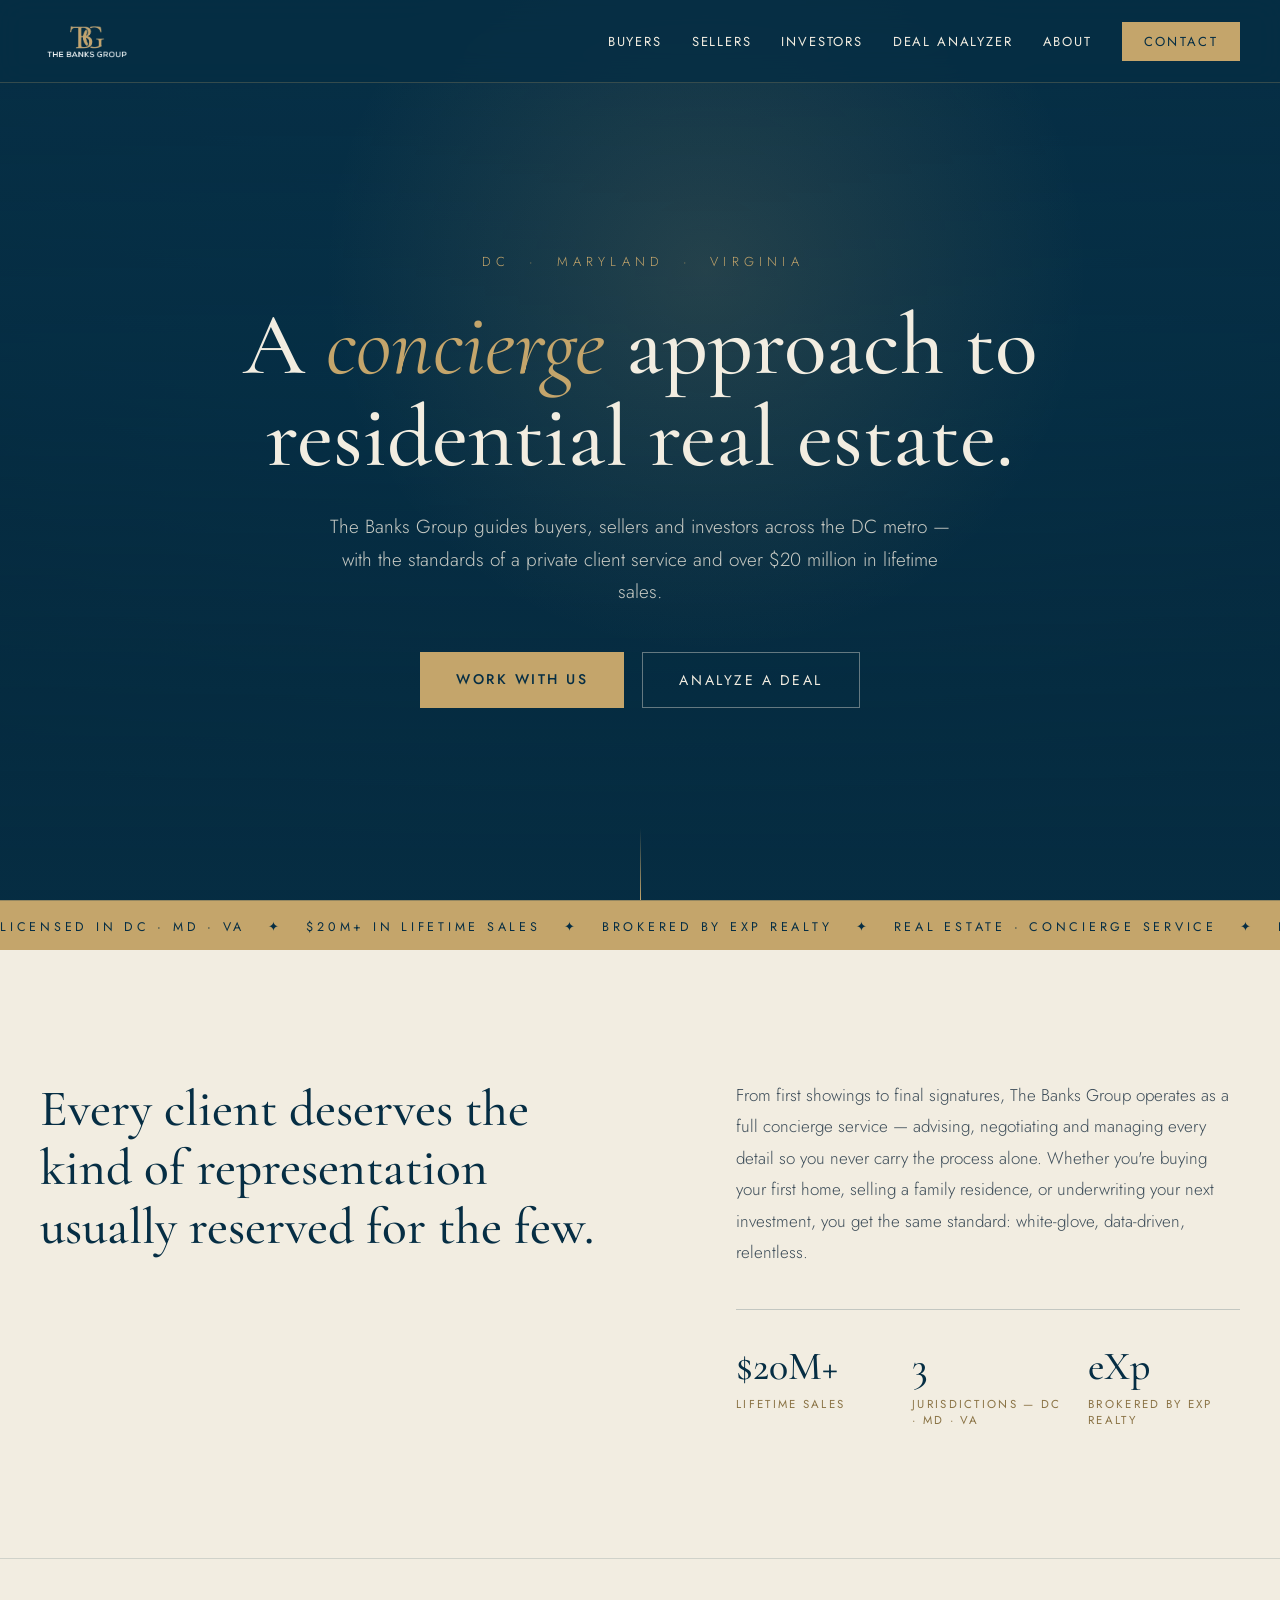
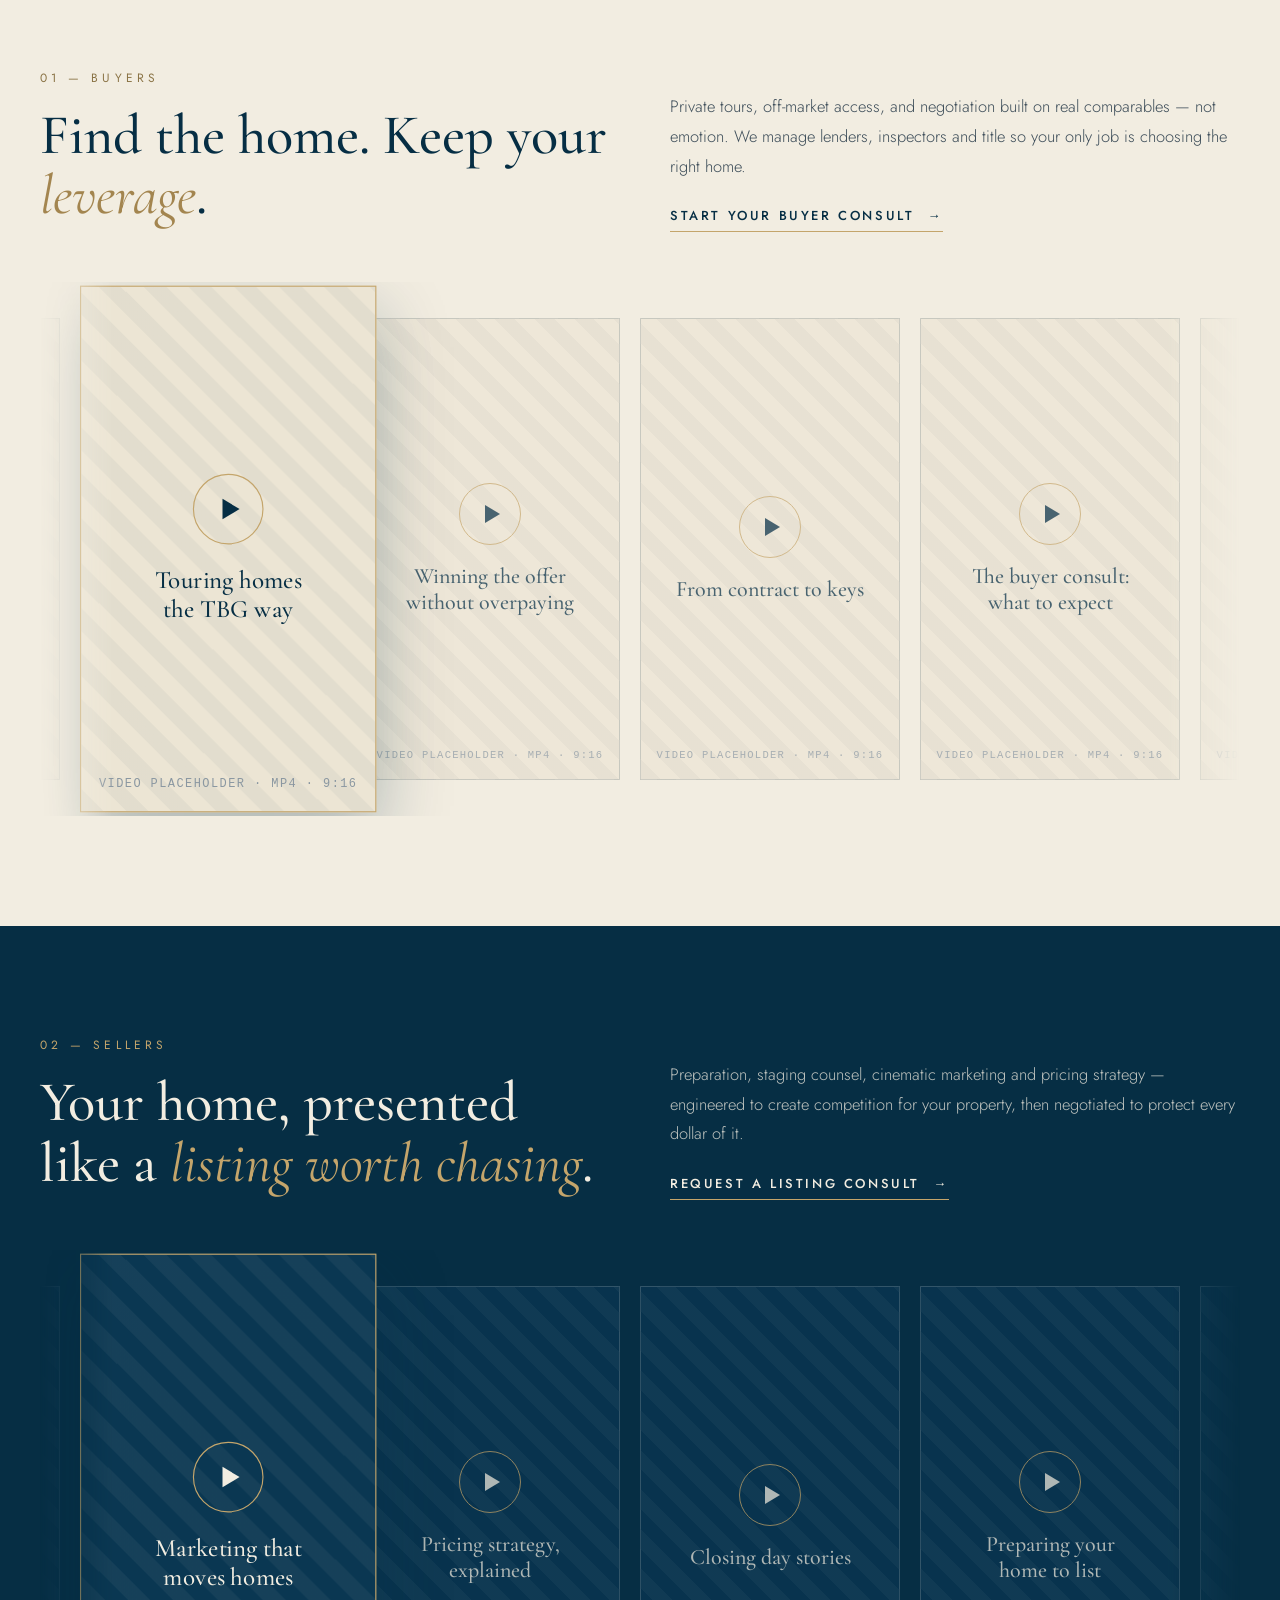
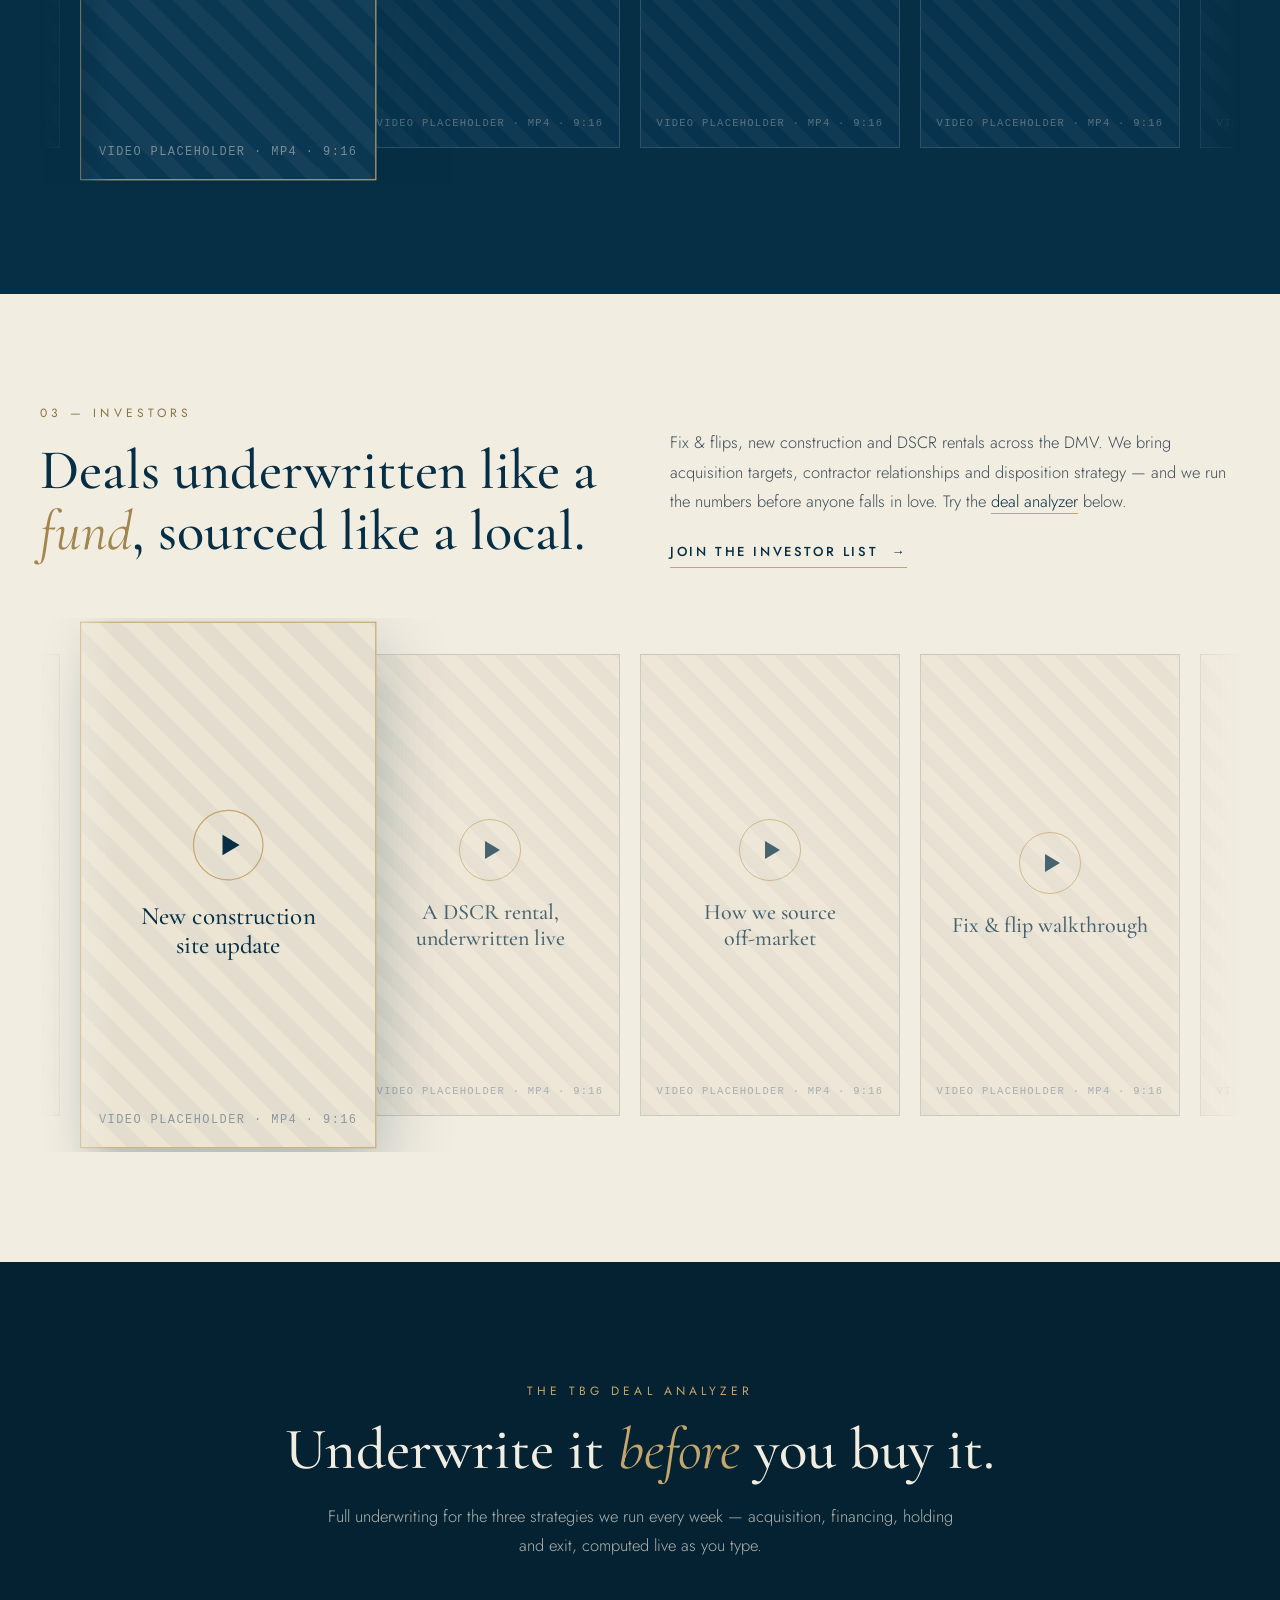
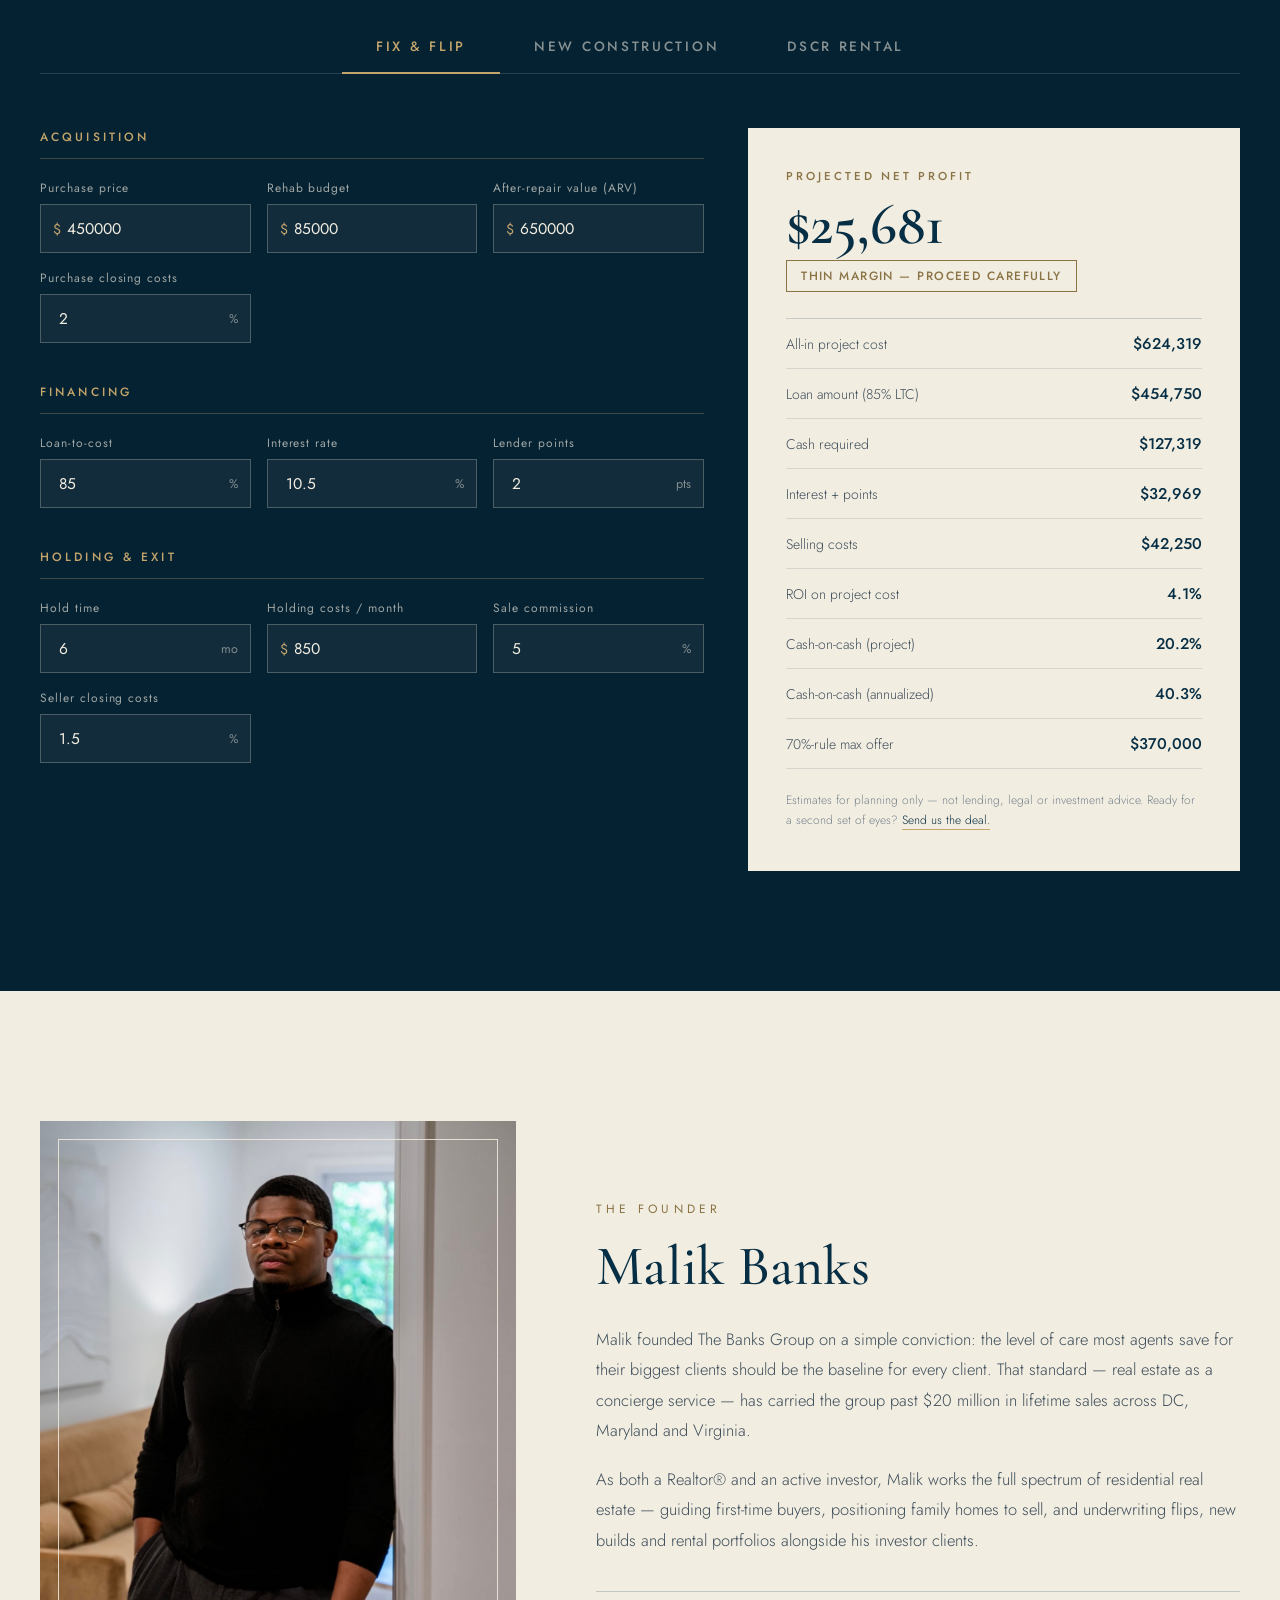
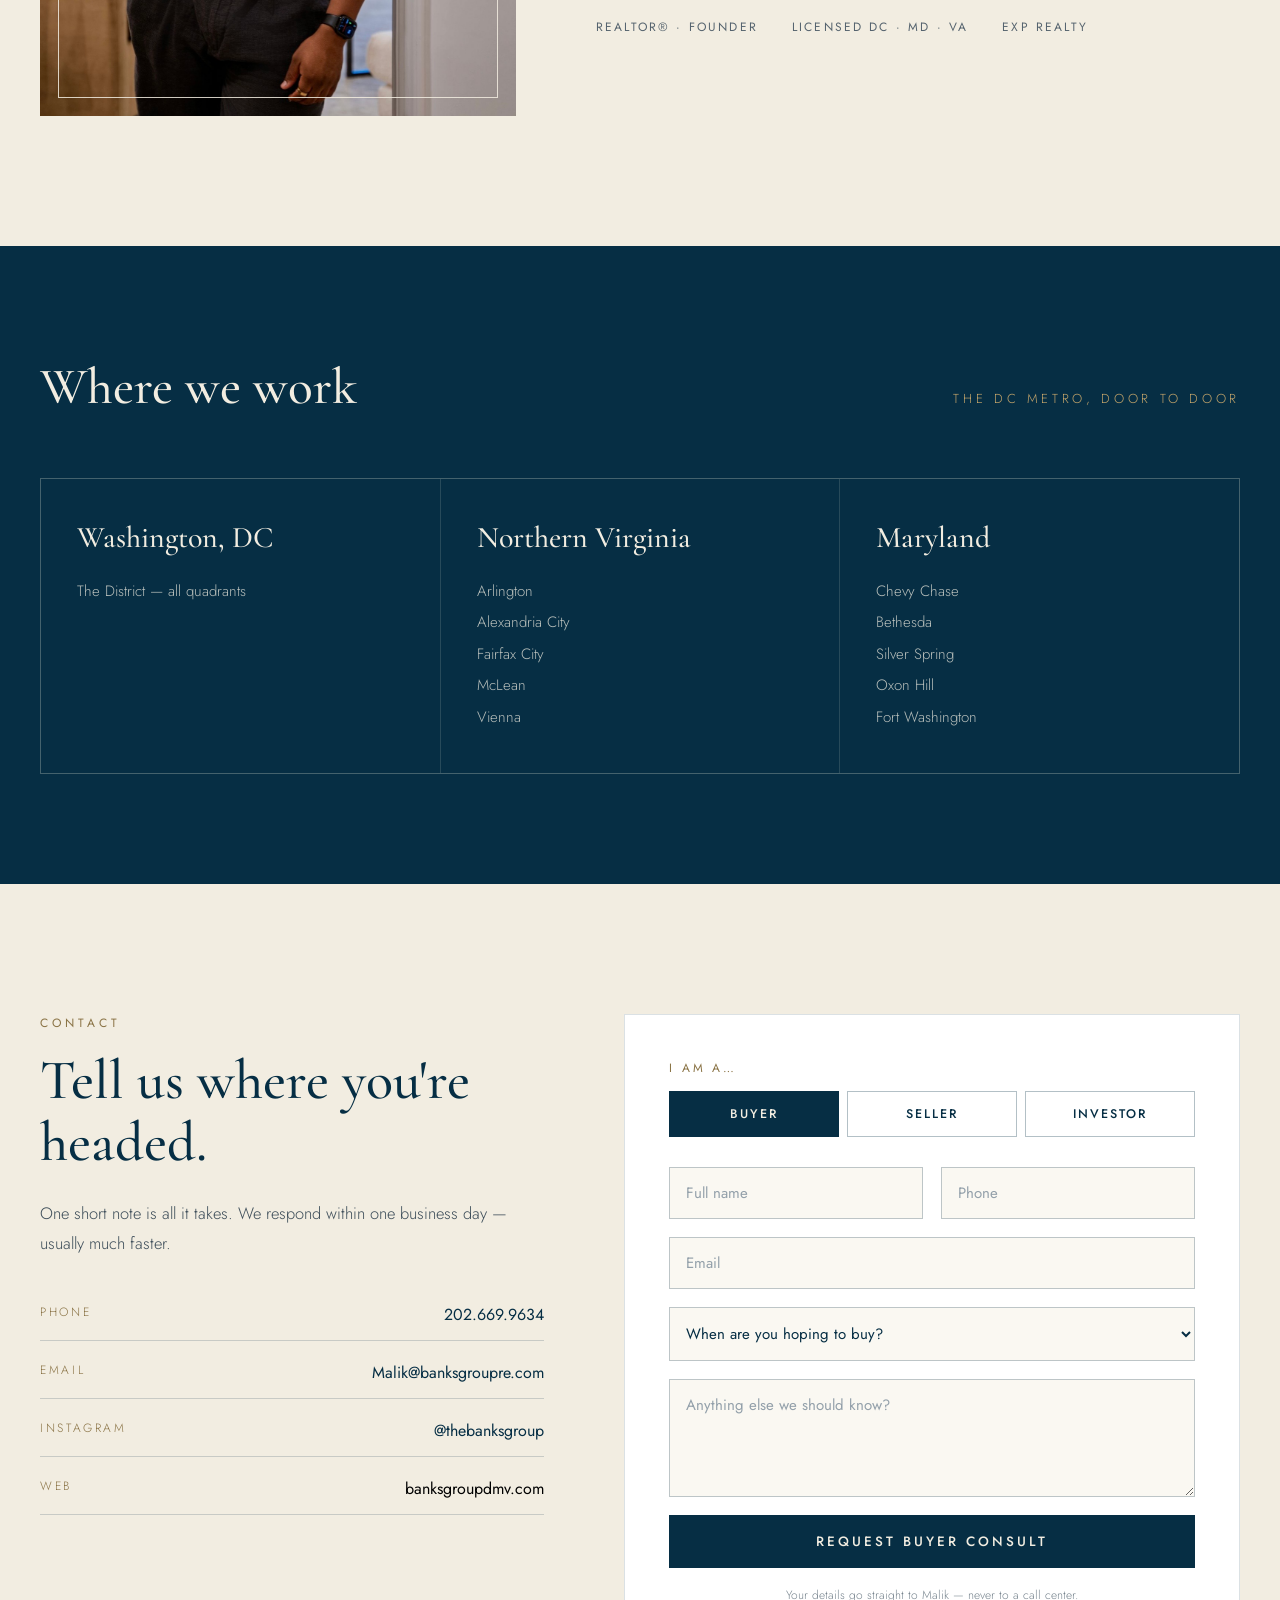
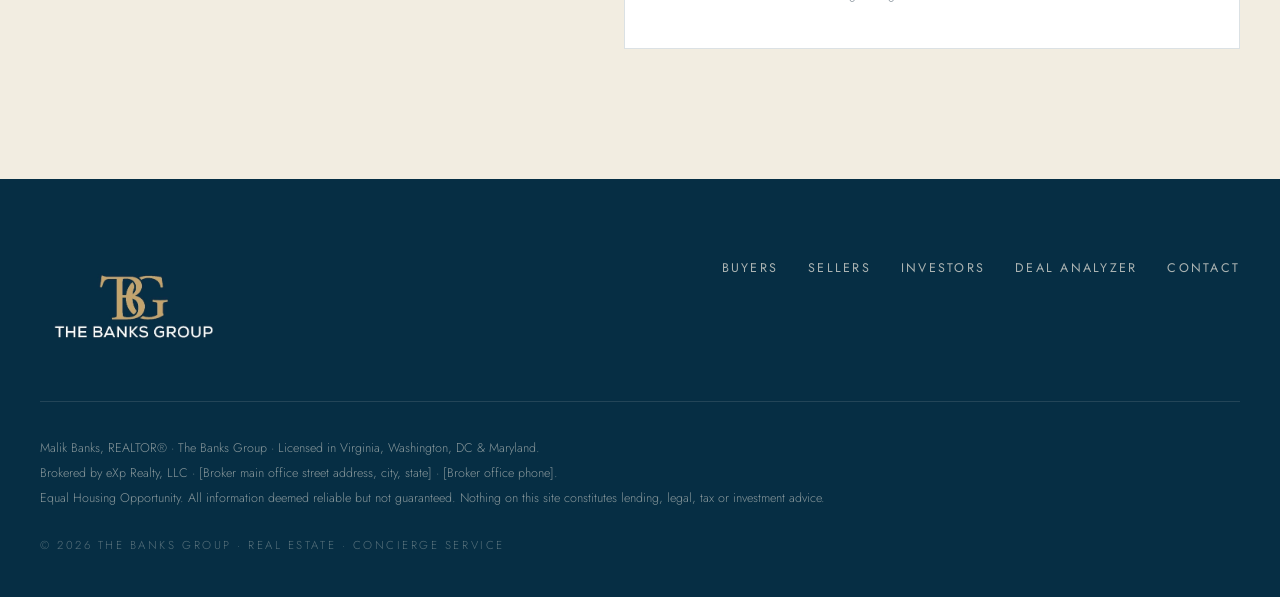
==== index.html @ 919f7b12 "The Banks Group website — home page Clean production rebuild of the home page from the Claude design" ====
<!DOCTYPE html>
<html lang="en">
<head>
<meta charset="utf-8">
<meta name="viewport" content="width=device-width, initial-scale=1">
<title>The Banks Group — Real Estate · Concierge Service</title>
<meta name="description" content="A concierge approach to residential real estate across DC, Maryland and Virginia. The Banks Group guides buyers, sellers and investors with private-client standards and over $20 million in lifetime sales.">
<meta name="robots" content="index, follow">
<link rel="canonical" href="https://banksgroupdmv.com/">
<meta property="og:type" content="website">
<meta property="og:site_name" content="The Banks Group">
<meta property="og:title" content="The Banks Group — Real Estate · Concierge Service">
<meta property="og:description" content="A concierge approach to residential real estate across DC, Maryland and Virginia — private-client standards, over $20M in lifetime sales.">
<meta property="og:url" content="https://banksgroupdmv.com/">
<meta property="og:image" content="https://banksgroupdmv.com/assets/tbg-logo-navy.png">
<meta name="twitter:card" content="summary_large_image">
<link rel="icon" href="assets/tbg-monogram-navy.png">
<link rel="apple-touch-icon" href="assets/tbg-monogram-navy.png">
<script type="application/ld+json">
{
  "@context": "https://schema.org",
  "@type": "RealEstateAgent",
  "name": "The Banks Group",
  "founder": { "@type": "Person", "name": "Malik Banks", "jobTitle": "REALTOR® · Founder" },
  "telephone": "+1-202-669-9634",
  "url": "https://banksgroupdmv.com",
  "logo": "https://banksgroupdmv.com/assets/tbg-logo-navy.png",
  "areaServed": ["Washington, DC", "Maryland", "Virginia"],
  "knowsAbout": ["Residential real estate", "Home selling", "Home buying", "Real estate investing", "New construction", "DSCR rentals"],
  "parentOrganization": { "@type": "Organization", "name": "eXp Realty, LLC" }
}
</script>
<link rel="preconnect" href="https://fonts.googleapis.com">
<link rel="preconnect" href="https://fonts.gstatic.com" crossorigin="anonymous">
<link href="https://fonts.googleapis.com/css2?family=Cormorant+Garamond:ital,wght@0,400;0,500;0,600;1,400;1,500&family=Jost:wght@300;400;500&display=swap" rel="stylesheet">
<style>
  * { box-sizing: border-box; }
  html { scroll-behavior: smooth; }
  body { margin: 0; background: #f2ede1; font-family: 'Jost', sans-serif; -webkit-font-smoothing: antialiased; }
  a { color: #062e44; text-decoration: none; }
  a:hover { color: #c4a56b; }
  input, select, textarea, button { font-family: 'Jost', sans-serif; }
  input:focus, select:focus, textarea:focus { outline: none; border-color: #c4a56b !important; }
  ::placeholder { color: #93a0aa; }
  input[type=number]::-webkit-outer-spin-button, input[type=number]::-webkit-inner-spin-button { -webkit-appearance: none; margin: 0; }
  input[type=number] { -moz-appearance: textfield; }
  @keyframes fadeIn { from { opacity: 0; } to { opacity: 1; } }
  @keyframes fadeUp { from { opacity: 0; transform: translateY(26px); } to { opacity: 1; transform: none; } }
  @keyframes lineGrow { from { width: 0; opacity: 0; } to { width: 80px; opacity: 1; } }
  @keyframes liftUp { to { transform: translateY(-101%); } }
  @keyframes marquee { from { transform: translateX(0); } to { transform: translateX(-50%); } }
  @keyframes heroZoom { from { transform: scale(1); } to { transform: scale(1.14); } }
  @keyframes goldDrift { 0% { transform: translate(-8%, -4%); opacity: .5; } 50% { transform: translate(6%, 5%); opacity: .85; } 100% { transform: translate(-8%, -4%); opacity: .5; } }
  /* scroll reveal */
  .reveal { opacity: 0; transform: translateY(26px); transition: opacity .9s cubic-bezier(.22,1,.36,1), transform .9s cubic-bezier(.22,1,.36,1); }
  .reveal.in { opacity: 1; transform: none; }
  /* hover helpers (ported from style-hover) */
  .h-goldfill:hover { background: #d4b87e !important; color: #062e44 !important; }
  .h-goldout:hover { border-color: #c4a56b !important; color: #c4a56b !important; }
  .h-navyfill:hover { background: #0a3a55 !important; }
  .h-gold:hover { color: #c4a56b !important; }
  .h-golddim:hover { color: #a3854f !important; }
  @media (max-width: 940px) {
    .rsp-hide { display: none !important; }
    .rsp-2col { grid-template-columns: 1fr !important; gap: 44px !important; }
    .rsp-wrap { flex-wrap: wrap !important; }
  }
  @media (max-width: 640px) {
    .rsp-form2 { grid-template-columns: 1fr !important; }
  }
</style>
</head>
<body>

<!-- INTRO / MONOGRAM REVEAL -->
<div id="intro" style="position: fixed; inset: 0; z-index: 200; background: #062e44; display: flex; flex-direction: column; align-items: center; justify-content: center; gap: 28px; animation: liftUp 1s cubic-bezier(.76,0,.24,1) 3.2s forwards;">
  <img src="assets/tbg-logo-navy.png" alt="The Banks Group" style="width: min(340px, 60vw); animation: fadeUp 1.4s cubic-bezier(.22,1,.36,1) .25s both;">
  <div style="height: 1px; background: #c4a56b; animation: lineGrow 1s ease 1.35s both;"></div>
  <div style="font-family: 'Jost', sans-serif; font-weight: 300; font-size: 13px; letter-spacing: .42em; color: #f2ede1; text-indent: .42em; animation: fadeIn 1s ease 1.7s both;">REAL ESTATE&nbsp;&nbsp;·&nbsp;&nbsp;CONCIERGE SERVICE</div>
</div>

<!-- HEADER -->
<header style="position: fixed; top: 0; left: 0; right: 0; z-index: 100; display: flex; align-items: center; justify-content: space-between; padding: 18px clamp(20px, 5vw, 40px); background: rgba(6,46,68,.82); backdrop-filter: blur(14px); border-bottom: 1px solid rgba(196,165,107,.25);">
  <a href="#top" style="display: flex; align-items: center;">
    <img src="assets/tbg-logo-transparent.png" alt="The Banks Group" style="height: 46px; display: block;">
  </a>
  <nav style="display: flex; align-items: center; gap: 30px; font-family: 'Jost', sans-serif; font-weight: 400; font-size: 13px; letter-spacing: .14em; white-space: nowrap;">
    <a href="buyers.html" class="rsp-hide h-gold" style="color: #f2ede1;">BUYERS</a>
    <a href="sellers.html" class="rsp-hide h-gold" style="color: #f2ede1;">SELLERS</a>
    <a href="investors.html" class="rsp-hide h-gold" style="color: #f2ede1;">INVESTORS</a>
    <a href="#analyzer" class="rsp-hide h-gold" style="color: #f2ede1;">DEAL ANALYZER</a>
    <a href="#about" class="rsp-hide h-gold" style="color: #f2ede1;">ABOUT</a>
    <a href="#contact" class="h-goldfill" style="color: #062e44; background: #c4a56b; padding: 10px 22px; letter-spacing: .18em;">CONTACT</a>
  </nav>
</header>

<!-- HERO -->
<section id="top" style="min-height: 100vh; background: #062e44; display: grid; place-items: center; text-align: center; padding: 140px 24px 80px; box-sizing: border-box; position: relative; overflow: hidden;">
  <div style="position: absolute; inset: 0; overflow: hidden;">
    <div style="position: absolute; inset: 0; animation: heroZoom 28s ease-out forwards; background: radial-gradient(120% 90% at 50% 0%, #0a3752 0%, #062e44 55%, #041d2b 100%);"></div>
    <div style="position: absolute; inset: 0; background: linear-gradient(to bottom, rgba(6,46,68,.86) 0%, rgba(6,46,68,.68) 48%, rgba(6,46,68,.94) 100%); pointer-events: none;"></div>
    <div style="position: absolute; top: -20%; left: 20%; width: 900px; height: 900px; background: radial-gradient(circle, rgba(196,165,107,.16) 0%, rgba(196,165,107,0) 60%); animation: goldDrift 14s ease-in-out infinite; pointer-events: none;"></div>
  </div>
  <div style="max-width: 980px; display: flex; flex-direction: column; align-items: center; position: relative; z-index: 1; pointer-events: none;">
    <div style="font-family: 'Jost', sans-serif; font-weight: 300; font-size: 13px; letter-spacing: .4em; text-indent: .4em; color: #c4a56b; animation: fadeUp .9s ease .1s both;">DC&nbsp;&nbsp;·&nbsp;&nbsp;MARYLAND&nbsp;&nbsp;·&nbsp;&nbsp;VIRGINIA</div>
    <h1 style="font-family: 'Cormorant Garamond', serif; font-weight: 500; font-size: clamp(48px, 7vw, 88px); line-height: 1.05; color: #f2ede1; margin: 28px 0 0; animation: fadeUp .9s ease .25s both; text-wrap: balance;">A <em style="color: #c4a56b; font-weight: 400;">concierge</em> approach to residential real estate.</h1>
    <p style="font-family: 'Jost', sans-serif; font-weight: 300; font-size: 19px; line-height: 1.7; color: rgba(242,237,225,.82); max-width: 620px; margin: 28px 0 0; animation: fadeUp .9s ease .4s both;">The Banks Group guides buyers, sellers and investors across the DC metro — with the standards of a private client service and over $20 million in lifetime sales.</p>
    <div style="display: flex; flex-wrap: wrap; justify-content: center; gap: 18px; margin-top: 44px; animation: fadeUp .9s ease .55s both; pointer-events: auto;">
      <a href="#contact" class="h-goldfill" style="background: #c4a56b; color: #062e44; font-family: 'Jost', sans-serif; font-weight: 500; font-size: 14px; letter-spacing: .18em; padding: 17px 36px;">WORK WITH US</a>
      <a href="#analyzer" class="h-goldout" style="border: 1px solid rgba(242,237,225,.4); color: #f2ede1; font-family: 'Jost', sans-serif; font-weight: 400; font-size: 14px; letter-spacing: .18em; padding: 17px 36px;">ANALYZE A DEAL</a>
    </div>
  </div>
  <div style="position: absolute; bottom: 0; left: 50%; width: 1px; height: 72px; background: linear-gradient(to bottom, rgba(196,165,107,0), #c4a56b);"></div>
</section>

<!-- MARQUEE -->
<div style="background: #c4a56b; overflow: hidden; padding: 13px 0; border-top: 1px solid rgba(6,46,68,.25);">
  <div style="display: inline-flex; white-space: nowrap; animation: marquee 30s linear infinite;">
    <span style="font-family: 'Jost', sans-serif; font-weight: 400; font-size: 12.5px; letter-spacing: .3em; color: #062e44; padding-right: 60px;">LICENSED IN DC · MD · VA&nbsp;&nbsp;&nbsp;✦&nbsp;&nbsp;&nbsp;$20M+ IN LIFETIME SALES&nbsp;&nbsp;&nbsp;✦&nbsp;&nbsp;&nbsp;BROKERED BY EXP REALTY&nbsp;&nbsp;&nbsp;✦&nbsp;&nbsp;&nbsp;REAL ESTATE · CONCIERGE SERVICE&nbsp;&nbsp;&nbsp;✦&nbsp;&nbsp;&nbsp;LICENSED IN DC · MD · VA&nbsp;&nbsp;&nbsp;✦&nbsp;&nbsp;&nbsp;$20M+ IN LIFETIME SALES&nbsp;&nbsp;&nbsp;✦&nbsp;&nbsp;&nbsp;BROKERED BY EXP REALTY&nbsp;&nbsp;&nbsp;✦&nbsp;&nbsp;&nbsp;REAL ESTATE · CONCIERGE SERVICE&nbsp;&nbsp;&nbsp;✦&nbsp;&nbsp;&nbsp;</span>
    <span aria-hidden="true" style="font-family: 'Jost', sans-serif; font-weight: 400; font-size: 12.5px; letter-spacing: .3em; color: #062e44; padding-right: 60px;">LICENSED IN DC · MD · VA&nbsp;&nbsp;&nbsp;✦&nbsp;&nbsp;&nbsp;$20M+ IN LIFETIME SALES&nbsp;&nbsp;&nbsp;✦&nbsp;&nbsp;&nbsp;BROKERED BY EXP REALTY&nbsp;&nbsp;&nbsp;✦&nbsp;&nbsp;&nbsp;REAL ESTATE · CONCIERGE SERVICE&nbsp;&nbsp;&nbsp;✦&nbsp;&nbsp;&nbsp;LICENSED IN DC · MD · VA&nbsp;&nbsp;&nbsp;✦&nbsp;&nbsp;&nbsp;$20M+ IN LIFETIME SALES&nbsp;&nbsp;&nbsp;✦&nbsp;&nbsp;&nbsp;BROKERED BY EXP REALTY&nbsp;&nbsp;&nbsp;✦&nbsp;&nbsp;&nbsp;REAL ESTATE · CONCIERGE SERVICE&nbsp;&nbsp;&nbsp;✦&nbsp;&nbsp;&nbsp;</span>
  </div>
</div>

<!-- INTRO COPY -->
<section style="background: #f2ede1; padding: 130px clamp(20px, 5vw, 40px);">
  <div class="rsp-2col reveal" style="max-width: 1200px; margin: 0 auto; display: grid; grid-template-columns: 1.1fr .9fr; gap: 80px; align-items: start;">
    <h2 style="font-family: 'Cormorant Garamond', serif; font-weight: 500; font-size: clamp(36px, 4vw, 54px); line-height: 1.15; color: #062e44; margin: 0; text-wrap: balance;">Every client deserves the kind of representation usually reserved for the few.</h2>
    <div>
      <p style="font-family: 'Jost', sans-serif; font-weight: 300; font-size: 17px; line-height: 1.85; color: #3d4d59; margin: 0 0 40px;">From first showings to final signatures, The Banks Group operates as a full concierge service — advising, negotiating and managing every detail so you never carry the process alone. Whether you're buying your first home, selling a family residence, or underwriting your next investment, you get the same standard: white-glove, data-driven, relentless.</p>
      <div style="display: grid; grid-template-columns: repeat(auto-fit, minmax(150px, 1fr)); gap: 24px; border-top: 1px solid rgba(6,46,68,.2); padding-top: 32px;">
        <div><div style="font-family: 'Cormorant Garamond', serif; font-weight: 500; font-size: 40px; color: #062e44;">$20M+</div><div style="font-family: 'Jost', sans-serif; font-weight: 400; font-size: 11.5px; letter-spacing: .2em; color: #8a7345; margin-top: 6px;">LIFETIME SALES</div></div>
        <div><div style="font-family: 'Cormorant Garamond', serif; font-weight: 500; font-size: 40px; color: #062e44;">3</div><div style="font-family: 'Jost', sans-serif; font-weight: 400; font-size: 11.5px; letter-spacing: .2em; color: #8a7345; margin-top: 6px;">JURISDICTIONS — DC · MD · VA</div></div>
        <div><div style="font-family: 'Cormorant Garamond', serif; font-weight: 500; font-size: 40px; color: #062e44;">eXp</div><div style="font-family: 'Jost', sans-serif; font-weight: 400; font-size: 11.5px; letter-spacing: .2em; color: #8a7345; margin-top: 6px;">BROKERED BY EXP REALTY</div></div>
      </div>
    </div>
  </div>
</section>

<!-- BUYERS -->
<section id="buyers" style="background: #f2ede1; padding: 110px clamp(20px, 5vw, 40px); border-top: 1px solid rgba(6,46,68,.14);">
  <div style="max-width: 1200px; margin: 0 auto;">
    <div class="rsp-2col reveal" style="display: grid; grid-template-columns: 1fr 1fr; gap: 60px; align-items: end; margin-bottom: 56px;">
      <div>
        <div style="font-family: 'Jost', sans-serif; font-weight: 400; font-size: 12px; letter-spacing: .34em; color: #8a7345;">01 — BUYERS</div>
        <h2 style="font-family: 'Cormorant Garamond', serif; font-weight: 500; font-size: clamp(38px, 4.4vw, 58px); line-height: 1.08; color: #062e44; margin: 18px 0 0;">Find the home. Keep your <em style="color: #a3854f; font-weight: 400;">leverage</em>.</h2>
      </div>
      <div>
        <p style="font-family: 'Jost', sans-serif; font-weight: 300; font-size: 16.5px; line-height: 1.8; color: #3d4d59; margin: 0 0 22px;">Private tours, off-market access, and negotiation built on real comparables — not emotion. We manage lenders, inspectors and title so your only job is choosing the right home.</p>
        <a href="buyers.html" class="h-golddim" style="font-family: 'Jost', sans-serif; font-weight: 500; font-size: 13px; letter-spacing: .2em; color: #062e44; border-bottom: 1px solid #c4a56b; padding-bottom: 6px;">START YOUR BUYER CONSULT&nbsp;&nbsp;→</a>
      </div>
    </div>
    <div class="carousel" style="position: relative; overflow: hidden; padding: 36px 0; -webkit-mask-image: linear-gradient(90deg, transparent, #000 6%, #000 94%, transparent); mask-image: linear-gradient(90deg, transparent, #000 6%, #000 94%, transparent);">
      <div class="track" id="track-buyers" style="display: flex; gap: 20px; width: max-content; will-change: transform;"></div>
    </div>
  </div>
</section>

<!-- SELLERS -->
<section id="sellers" style="background: #062e44; padding: 110px clamp(20px, 5vw, 40px);">
  <div style="max-width: 1200px; margin: 0 auto;">
    <div class="rsp-2col reveal" style="display: grid; grid-template-columns: 1fr 1fr; gap: 60px; align-items: end; margin-bottom: 56px;">
      <div>
        <div style="font-family: 'Jost', sans-serif; font-weight: 400; font-size: 12px; letter-spacing: .34em; color: #c4a56b;">02 — SELLERS</div>
        <h2 style="font-family: 'Cormorant Garamond', serif; font-weight: 500; font-size: clamp(38px, 4.4vw, 58px); line-height: 1.08; color: #f2ede1; margin: 18px 0 0;">Your home, presented like a <em style="color: #c4a56b; font-weight: 400;">listing worth chasing</em>.</h2>
      </div>
      <div>
        <p style="font-family: 'Jost', sans-serif; font-weight: 300; font-size: 16.5px; line-height: 1.8; color: rgba(242,237,225,.78); margin: 0 0 22px;">Preparation, staging counsel, cinematic marketing and pricing strategy — engineered to create competition for your property, then negotiated to protect every dollar of it.</p>
        <a href="sellers.html" class="h-gold" style="font-family: 'Jost', sans-serif; font-weight: 500; font-size: 13px; letter-spacing: .2em; color: #f2ede1; border-bottom: 1px solid #c4a56b; padding-bottom: 6px;">REQUEST A LISTING CONSULT&nbsp;&nbsp;→</a>
      </div>
    </div>
    <div class="carousel" style="position: relative; overflow: hidden; padding: 36px 0; -webkit-mask-image: linear-gradient(90deg, transparent, #000 6%, #000 94%, transparent); mask-image: linear-gradient(90deg, transparent, #000 6%, #000 94%, transparent);">
      <div class="track" id="track-sellers" style="display: flex; gap: 20px; width: max-content; will-change: transform;"></div>
    </div>
  </div>
</section>

<!-- INVESTORS -->
<section id="investors" style="background: #f2ede1; padding: 110px clamp(20px, 5vw, 40px);">
  <div style="max-width: 1200px; margin: 0 auto;">
    <div class="rsp-2col reveal" style="display: grid; grid-template-columns: 1fr 1fr; gap: 60px; align-items: end; margin-bottom: 56px;">
      <div>
        <div style="font-family: 'Jost', sans-serif; font-weight: 400; font-size: 12px; letter-spacing: .34em; color: #8a7345;">03 — INVESTORS</div>
        <h2 style="font-family: 'Cormorant Garamond', serif; font-weight: 500; font-size: clamp(38px, 4.4vw, 58px); line-height: 1.08; color: #062e44; margin: 18px 0 0;">Deals underwritten like a <em style="color: #a3854f; font-weight: 400;">fund</em>, sourced like a local.</h2>
      </div>
      <div>
        <p style="font-family: 'Jost', sans-serif; font-weight: 300; font-size: 16.5px; line-height: 1.8; color: #3d4d59; margin: 0 0 22px;">Fix &amp; flips, new construction and DSCR rentals across the DMV. We bring acquisition targets, contractor relationships and disposition strategy — and we run the numbers before anyone falls in love. Try the <a href="#analyzer" style="color: #062e44; border-bottom: 1px solid #c4a56b;">deal analyzer</a> below.</p>
        <a href="investors.html" class="h-golddim" style="font-family: 'Jost', sans-serif; font-weight: 500; font-size: 13px; letter-spacing: .2em; color: #062e44; border-bottom: 1px solid #c4a56b; padding-bottom: 6px;">JOIN THE INVESTOR LIST&nbsp;&nbsp;→</a>
      </div>
    </div>
    <div class="carousel" style="position: relative; overflow: hidden; padding: 36px 0; -webkit-mask-image: linear-gradient(90deg, transparent, #000 6%, #000 94%, transparent); mask-image: linear-gradient(90deg, transparent, #000 6%, #000 94%, transparent);">
      <div class="track" id="track-investors" style="display: flex; gap: 20px; width: max-content; will-change: transform;"></div>
    </div>
  </div>
</section>

<!-- DEAL ANALYZER -->
<section id="analyzer" style="background: #052232; padding: 120px clamp(20px, 5vw, 40px);">
  <div style="max-width: 1240px; margin: 0 auto;">
    <div style="text-align: center; margin-bottom: 60px;">
      <div style="font-family: 'Jost', sans-serif; font-weight: 400; font-size: 12px; letter-spacing: .34em; color: #c4a56b;">THE TBG DEAL ANALYZER</div>
      <h2 style="font-family: 'Cormorant Garamond', serif; font-weight: 500; font-size: clamp(40px, 4.6vw, 62px); line-height: 1.08; color: #f2ede1; margin: 18px auto 0; max-width: 760px; text-wrap: balance;">Underwrite it <em style="color: #c4a56b; font-weight: 400;">before</em> you buy it.</h2>
      <p style="font-family: 'Jost', sans-serif; font-weight: 300; font-size: 16.5px; line-height: 1.8; color: rgba(242,237,225,.72); max-width: 640px; margin: 20px auto 0;">Full underwriting for the three strategies we run every week — acquisition, financing, holding and exit, computed live as you type.</p>
    </div>
    <div style="display: flex; flex-wrap: wrap; justify-content: center; gap: 0; margin-bottom: 54px; border-bottom: 1px solid rgba(242,237,225,.15);">
      <button data-tab="fixflip" class="an-tab" style="background: none; border: none; cursor: pointer; padding: 16px 34px; font-family: 'Jost', sans-serif; font-weight: 500; font-size: 13.5px; letter-spacing: .2em; margin-bottom: -1px;">FIX &amp; FLIP</button>
      <button data-tab="construction" class="an-tab" style="background: none; border: none; cursor: pointer; padding: 16px 34px; font-family: 'Jost', sans-serif; font-weight: 500; font-size: 13.5px; letter-spacing: .2em; margin-bottom: -1px;">NEW CONSTRUCTION</button>
      <button data-tab="dscr" class="an-tab" style="background: none; border: none; cursor: pointer; padding: 16px 34px; font-family: 'Jost', sans-serif; font-weight: 500; font-size: 13.5px; letter-spacing: .2em; margin-bottom: -1px;">DSCR RENTAL</button>
    </div>
    <div class="rsp-2col" style="display: grid; grid-template-columns: 1.35fr 1fr; gap: 44px; align-items: start;">
      <div id="an-inputs" style="display: flex; flex-direction: column; gap: 40px;"></div>
      <div style="position: sticky; top: 100px; background: #f2ede1; padding: 40px 38px;">
        <div id="an-hero-label" style="font-family: 'Jost', sans-serif; font-weight: 500; font-size: 11.5px; letter-spacing: .26em; color: #8a7345;"></div>
        <div id="an-hero-value" style="font-family: 'Cormorant Garamond', serif; font-weight: 600; font-size: 58px; line-height: 1; color: #062e44; margin: 12px 0 6px;"></div>
        <div id="an-verdict" style="display: inline-block; font-family: 'Jost', sans-serif; font-weight: 500; font-size: 12px; letter-spacing: .12em; padding: 6px 14px; margin-bottom: 26px; border: 1px solid;"></div>
        <div id="an-outputs" style="border-top: 1px solid rgba(6,46,68,.18);"></div>
        <p style="font-family: 'Jost', sans-serif; font-weight: 300; font-size: 12px; line-height: 1.65; color: #77848e; margin: 22px 0 0;">Estimates for planning only — not lending, legal or investment advice. Ready for a second set of eyes? <a href="investors.html" style="border-bottom: 1px solid #c4a56b;">Send us the deal.</a></p>
      </div>
    </div>
  </div>
</section>

<!-- ABOUT -->
<section id="about" style="background: #f2ede1; padding: 130px clamp(20px, 5vw, 40px);">
  <div class="rsp-2col reveal" style="max-width: 1200px; margin: 0 auto; display: grid; grid-template-columns: .85fr 1.15fr; gap: 80px; align-items: center;">
    <div style="position: relative;">
      <img src="assets/malik-standing.jpg" alt="Malik Banks, Founder of The Banks Group" style="width: 100%; display: block; aspect-ratio: 4 / 5; object-fit: cover;">
      <div style="position: absolute; inset: 18px; border: 1px solid rgba(242,237,225,.85); pointer-events: none;"></div>
    </div>
    <div>
      <div style="font-family: 'Jost', sans-serif; font-weight: 400; font-size: 12px; letter-spacing: .34em; color: #8a7345;">THE FOUNDER</div>
      <h2 style="font-family: 'Cormorant Garamond', serif; font-weight: 500; font-size: clamp(38px, 4.4vw, 56px); line-height: 1.1; color: #062e44; margin: 18px 0 26px;">Malik Banks</h2>
      <p style="font-family: 'Jost', sans-serif; font-weight: 300; font-size: 16.5px; line-height: 1.85; color: #3d4d59; margin: 0 0 18px;">Malik founded The Banks Group on a simple conviction: the level of care most agents save for their biggest clients should be the baseline for every client. That standard — real estate as a concierge service — has carried the group past $20 million in lifetime sales across DC, Maryland and Virginia.</p>
      <p style="font-family: 'Jost', sans-serif; font-weight: 300; font-size: 16.5px; line-height: 1.85; color: #3d4d59; margin: 0 0 36px;">As both a Realtor® and an active investor, Malik works the full spectrum of residential real estate — guiding first-time buyers, positioning family homes to sell, and underwriting flips, new builds and rental portfolios alongside his investor clients.</p>
      <div style="display: flex; gap: 34px; border-top: 1px solid rgba(6,46,68,.2); padding-top: 26px; font-family: 'Jost', sans-serif; font-weight: 400; font-size: 12px; letter-spacing: .18em; color: #55636e; flex-wrap: wrap;">
        <span>REALTOR® · FOUNDER</span><span>LICENSED DC · MD · VA</span><span>EXP REALTY</span>
      </div>
    </div>
  </div>
</section>

<!-- AREAS -->
<section style="background: #062e44; padding: 110px clamp(20px, 5vw, 40px);">
  <div style="max-width: 1200px; margin: 0 auto;">
    <div style="display: flex; align-items: baseline; justify-content: space-between; gap: 40px; margin-bottom: 60px; flex-wrap: wrap;">
      <h2 style="font-family: 'Cormorant Garamond', serif; font-weight: 500; font-size: clamp(36px, 4vw, 52px); color: #f2ede1; margin: 0;">Where we work</h2>
      <div style="font-family: 'Jost', sans-serif; font-weight: 300; font-size: 13px; letter-spacing: .28em; color: #c4a56b;">THE DC METRO, DOOR TO DOOR</div>
    </div>
    <div style="display: grid; grid-template-columns: repeat(auto-fit, minmax(240px, 1fr)); gap: 1px; background: rgba(242,237,225,.14); border: 1px solid rgba(242,237,225,.14);">
      <div style="background: #062e44; padding: 40px 36px;"><div style="font-family: 'Cormorant Garamond', serif; font-weight: 500; font-size: 30px; color: #f2ede1; margin-bottom: 20px;">Washington, DC</div><div style="font-family: 'Jost', sans-serif; font-weight: 300; font-size: 15px; line-height: 2.1; color: rgba(242,237,225,.75);">The District — all quadrants</div></div>
      <div style="background: #062e44; padding: 40px 36px;"><div style="font-family: 'Cormorant Garamond', serif; font-weight: 500; font-size: 30px; color: #f2ede1; margin-bottom: 20px;">Northern Virginia</div><div style="font-family: 'Jost', sans-serif; font-weight: 300; font-size: 15px; line-height: 2.1; color: rgba(242,237,225,.75);">Arlington<br>Alexandria City<br>Fairfax City<br>McLean<br>Vienna</div></div>
      <div style="background: #062e44; padding: 40px 36px;"><div style="font-family: 'Cormorant Garamond', serif; font-weight: 500; font-size: 30px; color: #f2ede1; margin-bottom: 20px;">Maryland</div><div style="font-family: 'Jost', sans-serif; font-weight: 300; font-size: 15px; line-height: 2.1; color: rgba(242,237,225,.75);">Chevy Chase<br>Bethesda<br>Silver Spring<br>Oxon Hill<br>Fort Washington</div></div>
    </div>
  </div>
</section>

<!-- CONTACT -->
<section id="contact" style="background: #f2ede1; padding: 130px clamp(20px, 5vw, 40px);">
  <div class="rsp-2col" style="max-width: 1200px; margin: 0 auto; display: grid; grid-template-columns: .9fr 1.1fr; gap: 80px; align-items: start;">
    <div>
      <div style="font-family: 'Jost', sans-serif; font-weight: 400; font-size: 12px; letter-spacing: .34em; color: #8a7345;">CONTACT</div>
      <h2 style="font-family: 'Cormorant Garamond', serif; font-weight: 500; font-size: clamp(38px, 4.4vw, 56px); line-height: 1.1; color: #062e44; margin: 18px 0 26px;">Tell us where you're headed.</h2>
      <p style="font-family: 'Jost', sans-serif; font-weight: 300; font-size: 16.5px; line-height: 1.8; color: #3d4d59; margin: 0 0 44px;">One short note is all it takes. We respond within one business day — usually much faster.</p>
      <div style="display: flex; flex-direction: column; gap: 20px; font-family: 'Jost', sans-serif; font-weight: 400; font-size: 16px;">
        <a href="tel:2026699634" style="display: flex; justify-content: space-between; border-bottom: 1px solid rgba(6,46,68,.18); padding-bottom: 14px;"><span style="font-weight: 300; font-size: 12px; letter-spacing: .22em; color: #8a7345;">PHONE</span><span>202.669.9634</span></a>
        <a href="mailto:Malik@banksgroupre.com" style="display: flex; justify-content: space-between; border-bottom: 1px solid rgba(6,46,68,.18); padding-bottom: 14px;"><span style="font-weight: 300; font-size: 12px; letter-spacing: .22em; color: #8a7345;">EMAIL</span><span>Malik@banksgroupre.com</span></a>
        <a href="https://instagram.com/thebanksgroup" target="_blank" rel="noopener" style="display: flex; justify-content: space-between; border-bottom: 1px solid rgba(6,46,68,.18); padding-bottom: 14px;"><span style="font-weight: 300; font-size: 12px; letter-spacing: .22em; color: #8a7345;">INSTAGRAM</span><span>@thebanksgroup</span></a>
        <div style="display: flex; justify-content: space-between; border-bottom: 1px solid rgba(6,46,68,.18); padding-bottom: 14px;"><span style="font-weight: 300; font-size: 12px; letter-spacing: .22em; color: #8a7345;">WEB</span><span>banksgroupdmv.com</span></div>
      </div>
    </div>
    <div style="background: #ffffff; border: 1px solid rgba(6,46,68,.14); padding: 44px;">
      <div id="form-pending">
        <div style="font-family: 'Jost', sans-serif; font-weight: 400; font-size: 12px; letter-spacing: .24em; color: #8a7345; margin-bottom: 14px;">I AM A…</div>
        <div style="display: grid; grid-template-columns: repeat(3, 1fr); gap: 8px; margin-bottom: 30px;">
          <button type="button" data-aud="buyer" class="aud-btn" style="padding: 13px 0; cursor: pointer; font-family: 'Jost', sans-serif; font-weight: 500; font-size: 12.5px; letter-spacing: .16em; border: 1px solid;">BUYER</button>
          <button type="button" data-aud="seller" class="aud-btn" style="padding: 13px 0; cursor: pointer; font-family: 'Jost', sans-serif; font-weight: 500; font-size: 12.5px; letter-spacing: .16em; border: 1px solid;">SELLER</button>
          <button type="button" data-aud="investor" class="aud-btn" style="padding: 13px 0; cursor: pointer; font-family: 'Jost', sans-serif; font-weight: 500; font-size: 12.5px; letter-spacing: .16em; border: 1px solid;">INVESTOR</button>
        </div>
        <form id="lead-form" style="display: flex; flex-direction: column; gap: 18px;">
          <div class="rsp-form2" style="display: grid; grid-template-columns: 1fr 1fr; gap: 18px;">
            <input required name="name" placeholder="Full name" style="border: 1px solid rgba(6,46,68,.25); background: #faf8f2; padding: 14px 16px; font-size: 15px; color: #062e44;">
            <input required name="phone" placeholder="Phone" style="border: 1px solid rgba(6,46,68,.25); background: #faf8f2; padding: 14px 16px; font-size: 15px; color: #062e44;">
          </div>
          <input required type="email" name="email" placeholder="Email" style="border: 1px solid rgba(6,46,68,.25); background: #faf8f2; padding: 14px 16px; font-size: 15px; color: #062e44;">
          <select data-cond="buyer" required name="timeline" style="border: 1px solid rgba(6,46,68,.25); background: #faf8f2; padding: 14px 12px; font-size: 15px; color: #062e44;">
            <option value="">When are you hoping to buy?</option><option>Within 3 months</option><option>3–6 months</option><option>6–12 months</option><option>Just exploring</option>
          </select>
          <input data-cond="seller" required name="address" placeholder="Property address (or neighborhood)" style="border: 1px solid rgba(6,46,68,.25); background: #faf8f2; padding: 14px 16px; font-size: 15px; color: #062e44;">
          <select data-cond="investor" required name="strategy" style="border: 1px solid rgba(6,46,68,.25); background: #faf8f2; padding: 14px 12px; font-size: 15px; color: #062e44;">
            <option value="">Which strategy interests you?</option><option>Fix &amp; flip</option><option>New construction</option><option>DSCR rental / buy &amp; hold</option><option>Multiple / not sure yet</option>
          </select>
          <textarea name="message" rows="4" placeholder="Anything else we should know?" style="border: 1px solid rgba(6,46,68,.25); background: #faf8f2; padding: 14px 16px; font-size: 15px; color: #062e44; resize: vertical;"></textarea>
          <button type="submit" id="submit-btn" class="h-navyfill" style="background: #062e44; color: #f2ede1; border: none; cursor: pointer; padding: 17px 0; font-family: 'Jost', sans-serif; font-weight: 500; font-size: 13.5px; letter-spacing: .22em;">REQUEST BUYER CONSULT</button>
          <div style="font-family: 'Jost', sans-serif; font-weight: 300; font-size: 12px; color: #77848e; text-align: center;">Your details go straight to Malik — never to a call center.</div>
        </form>
      </div>
      <div id="form-done" style="display: none; text-align: center; padding: 60px 20px;">
        <div style="font-family: 'Cormorant Garamond', serif; font-weight: 500; font-size: 44px; color: #062e44; margin-bottom: 16px;">Thank you.</div>
        <p style="font-family: 'Jost', sans-serif; font-weight: 300; font-size: 16px; line-height: 1.8; color: #3d4d59; margin: 0 0 30px;">Your note is on its way to The Banks Group. Expect to hear from Malik within one business day.</p>
        <button type="button" id="reset-form" style="background: none; border: none; cursor: pointer; font-family: 'Jost', sans-serif; font-weight: 500; font-size: 12.5px; letter-spacing: .2em; color: #8a7345; border-bottom: 1px solid #c4a56b; padding: 0 0 5px;">SEND ANOTHER MESSAGE</button>
      </div>
    </div>
  </div>
</section>

<!-- FOOTER -->
<footer style="background: #062e44; padding: 80px clamp(20px, 5vw, 40px) 44px;">
  <div style="max-width: 1200px; margin: 0 auto;">
    <div style="display: flex; justify-content: space-between; align-items: flex-start; gap: 50px; flex-wrap: wrap; padding-bottom: 50px; border-bottom: 1px solid rgba(242,237,225,.12);">
      <img src="assets/tbg-logo-navy.png" alt="The Banks Group" style="width: 190px;">
      <nav style="display: flex; flex-wrap: wrap; gap: 16px 30px; font-family: 'Jost', sans-serif; font-weight: 400; font-size: 12.5px; letter-spacing: .18em;">
        <a href="buyers.html" class="h-gold" style="color: rgba(242,237,225,.7);">BUYERS</a>
        <a href="sellers.html" class="h-gold" style="color: rgba(242,237,225,.7);">SELLERS</a>
        <a href="investors.html" class="h-gold" style="color: rgba(242,237,225,.7);">INVESTORS</a>
        <a href="#analyzer" class="h-gold" style="color: rgba(242,237,225,.7);">DEAL ANALYZER</a>
        <a href="#contact" class="h-gold" style="color: rgba(242,237,225,.7);">CONTACT</a>
      </nav>
    </div>
    <div style="padding-top: 34px; font-family: 'Jost', sans-serif; font-weight: 300; font-size: 12.5px; line-height: 2; color: rgba(242,237,225,.55); max-width: 900px;">
      Malik Banks, REALTOR® · The Banks Group · Licensed in Virginia, Washington, DC &amp; Maryland.<br>
      Brokered by eXp Realty, LLC · [Broker main office street address, city, state] · [Broker office phone].<br>
      Equal Housing Opportunity. All information deemed reliable but not guaranteed. Nothing on this site constitutes lending, legal, tax or investment advice.
    </div>
    <div style="margin-top: 26px; font-family: 'Jost', sans-serif; font-weight: 300; font-size: 11.5px; letter-spacing: .22em; color: rgba(242,237,225,.35);">© 2026 THE BANKS GROUP · REAL ESTATE · CONCIERGE SERVICE</div>
  </div>
</footer>

<script src="site.js"></script>
</body>
</html>
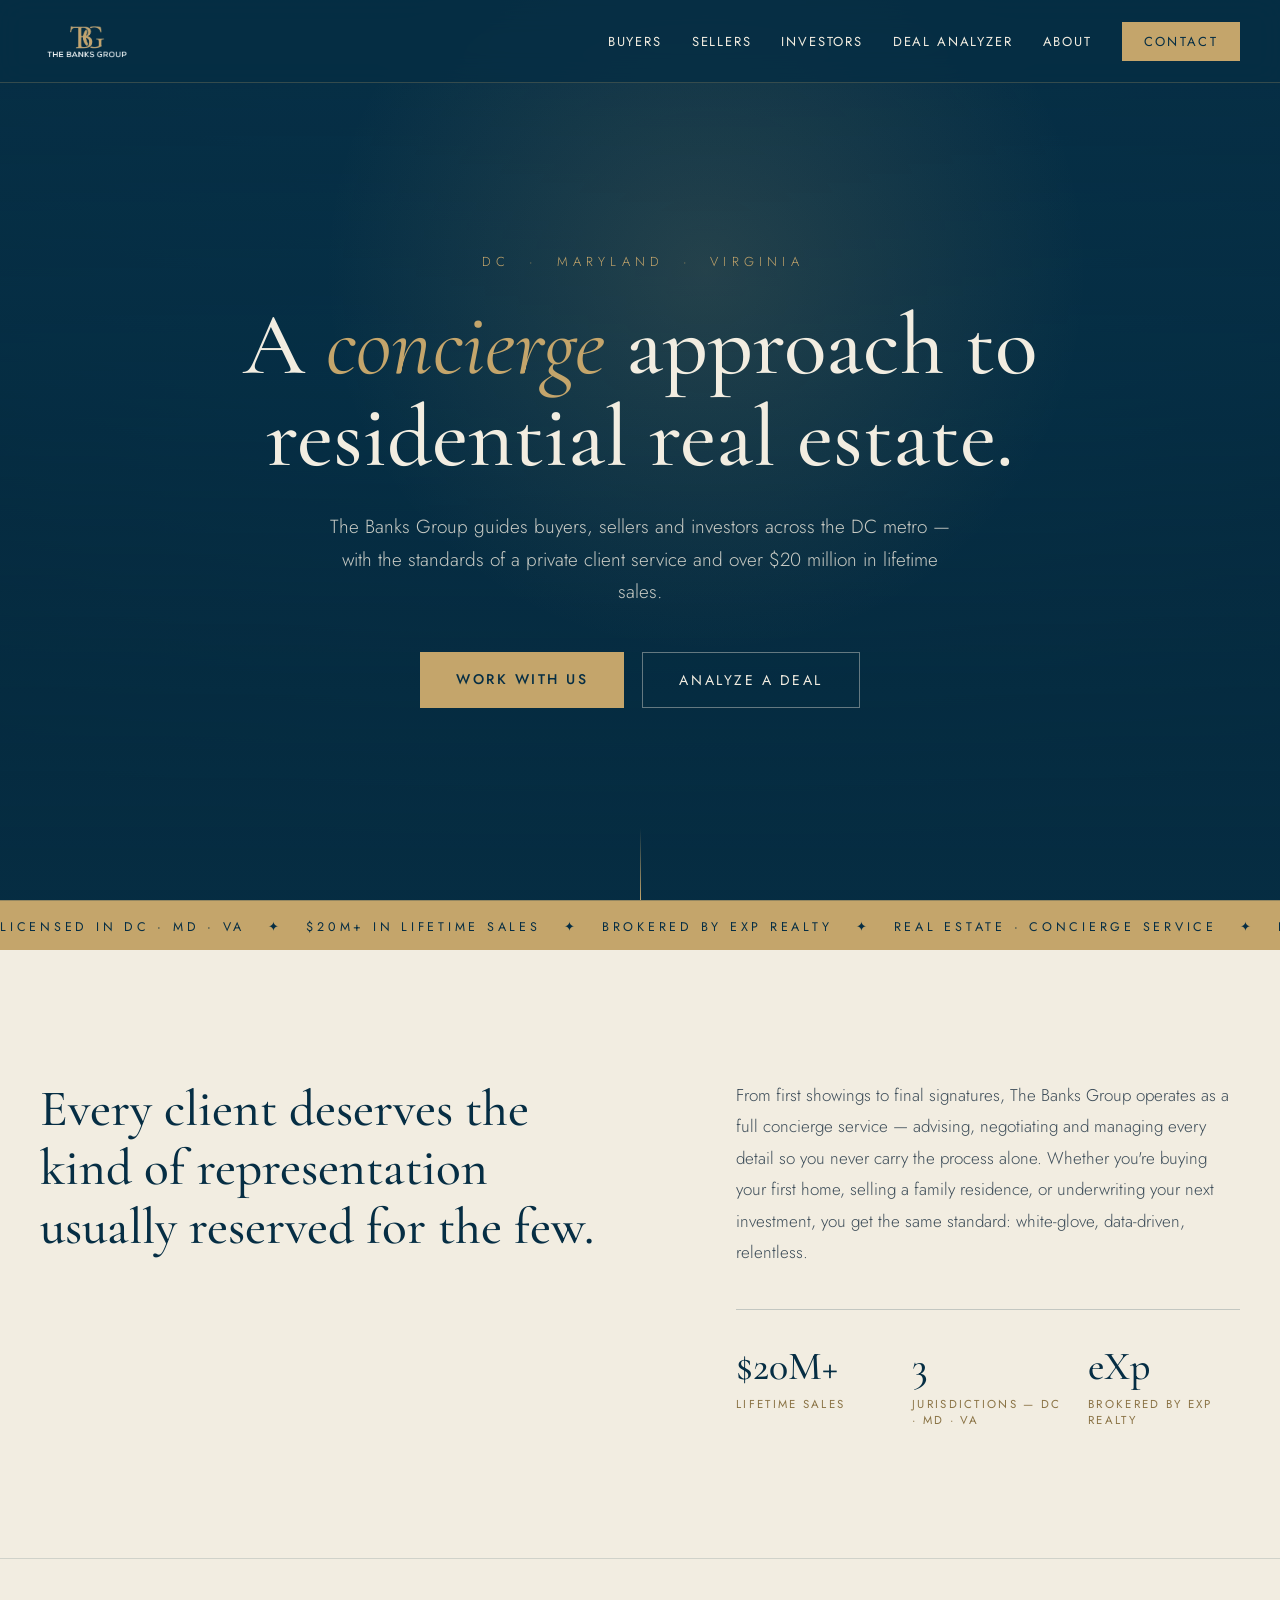
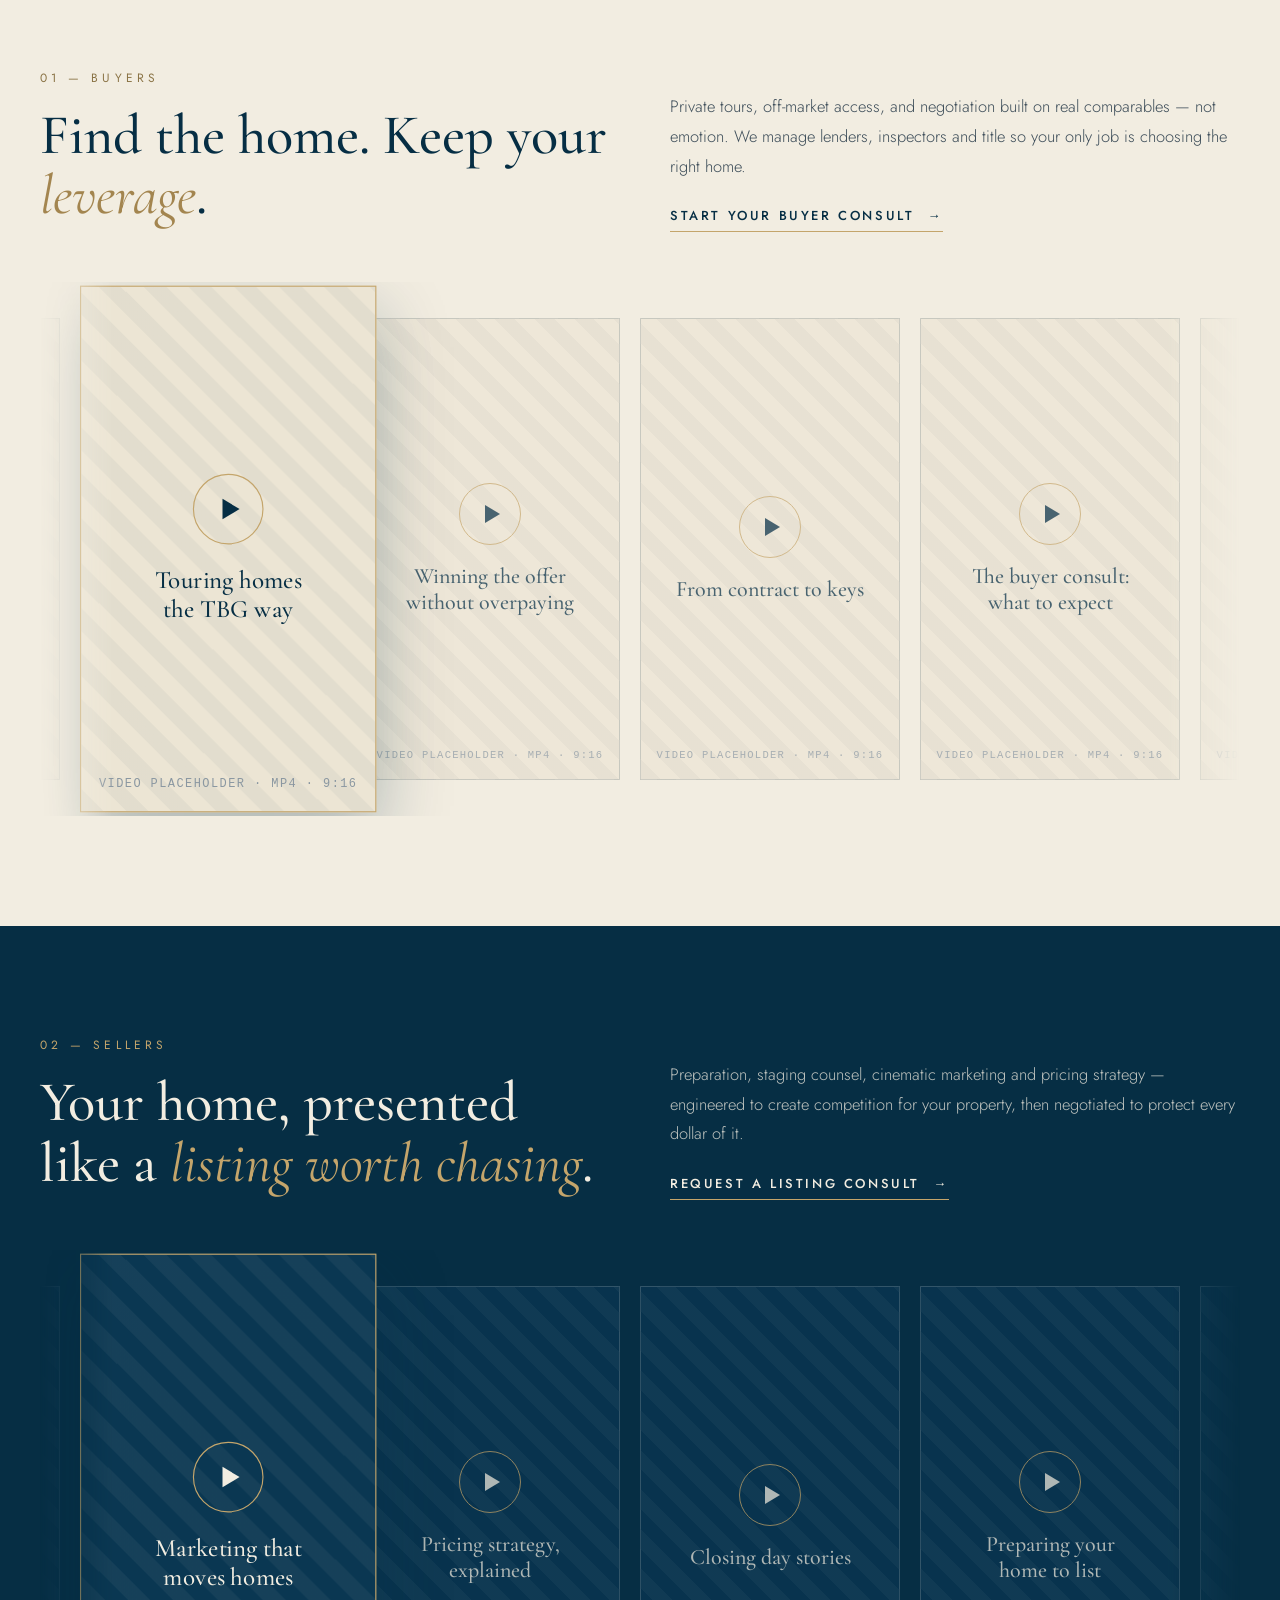
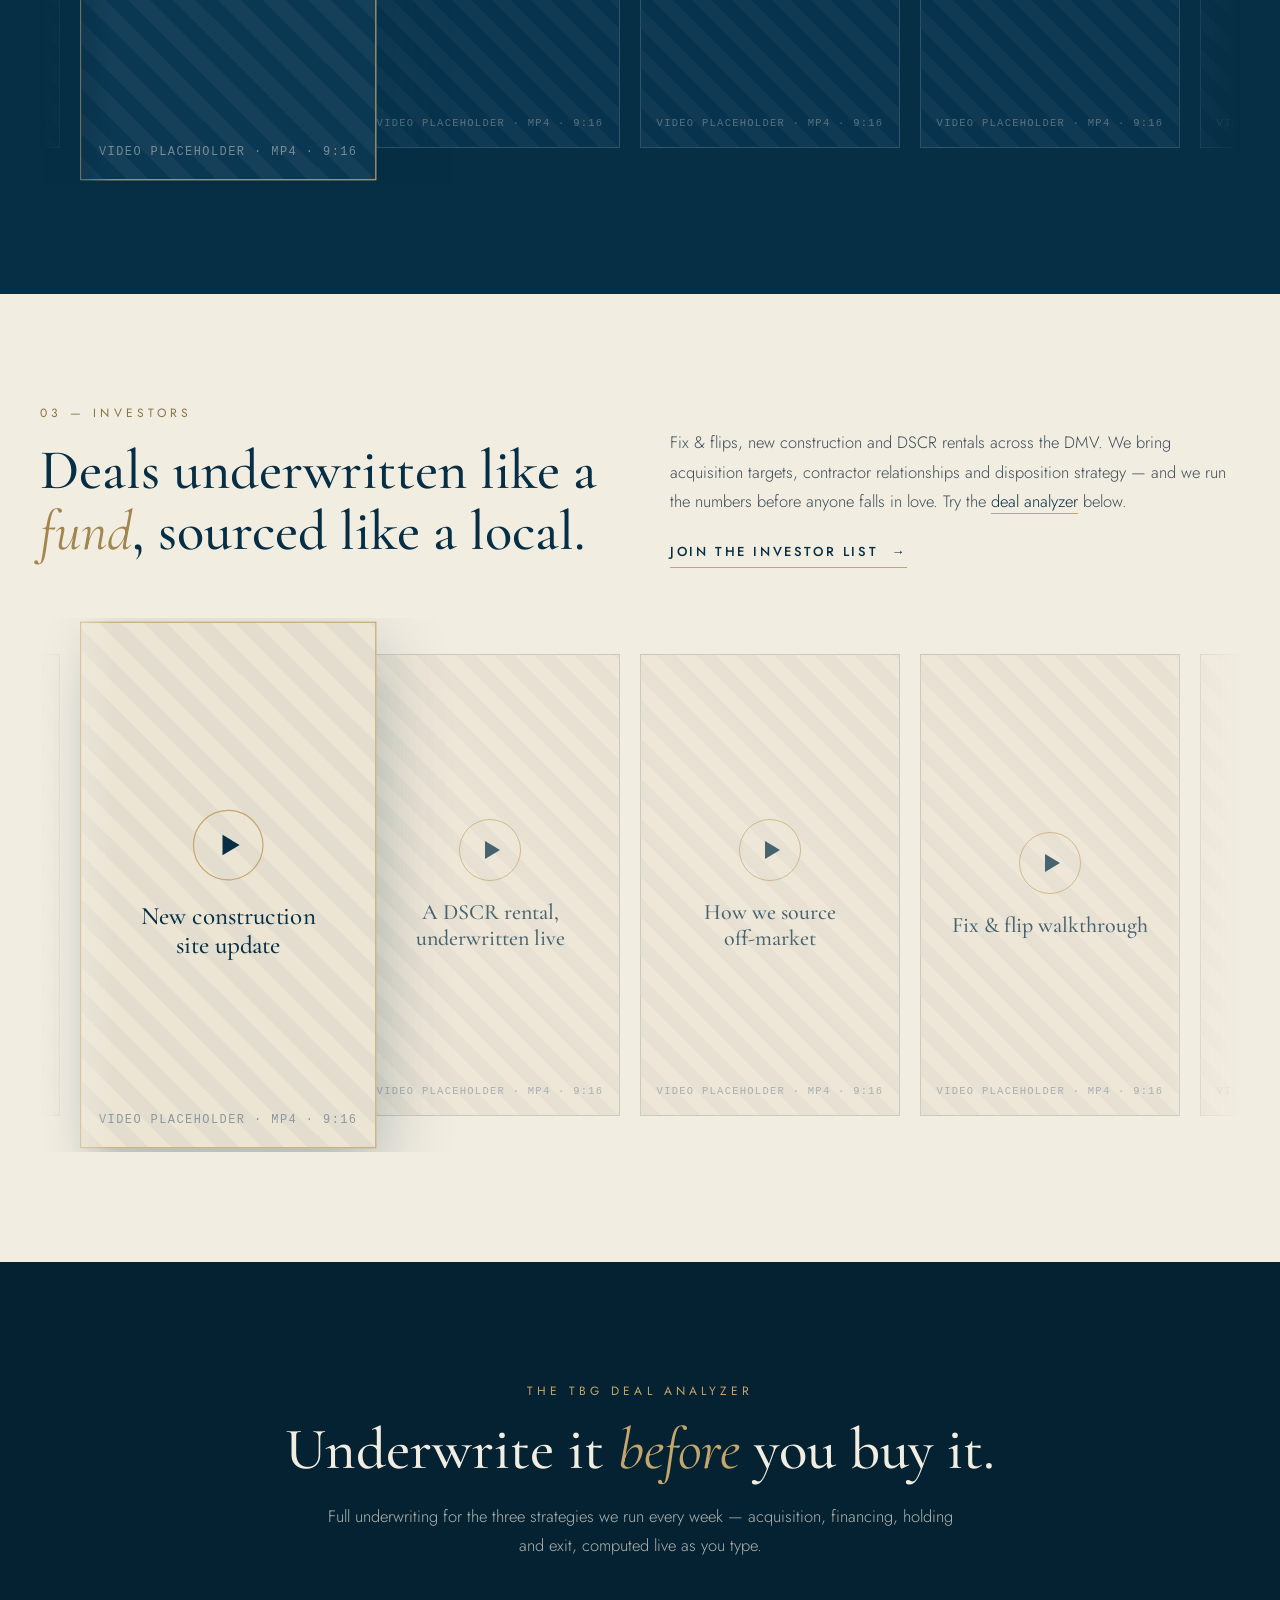
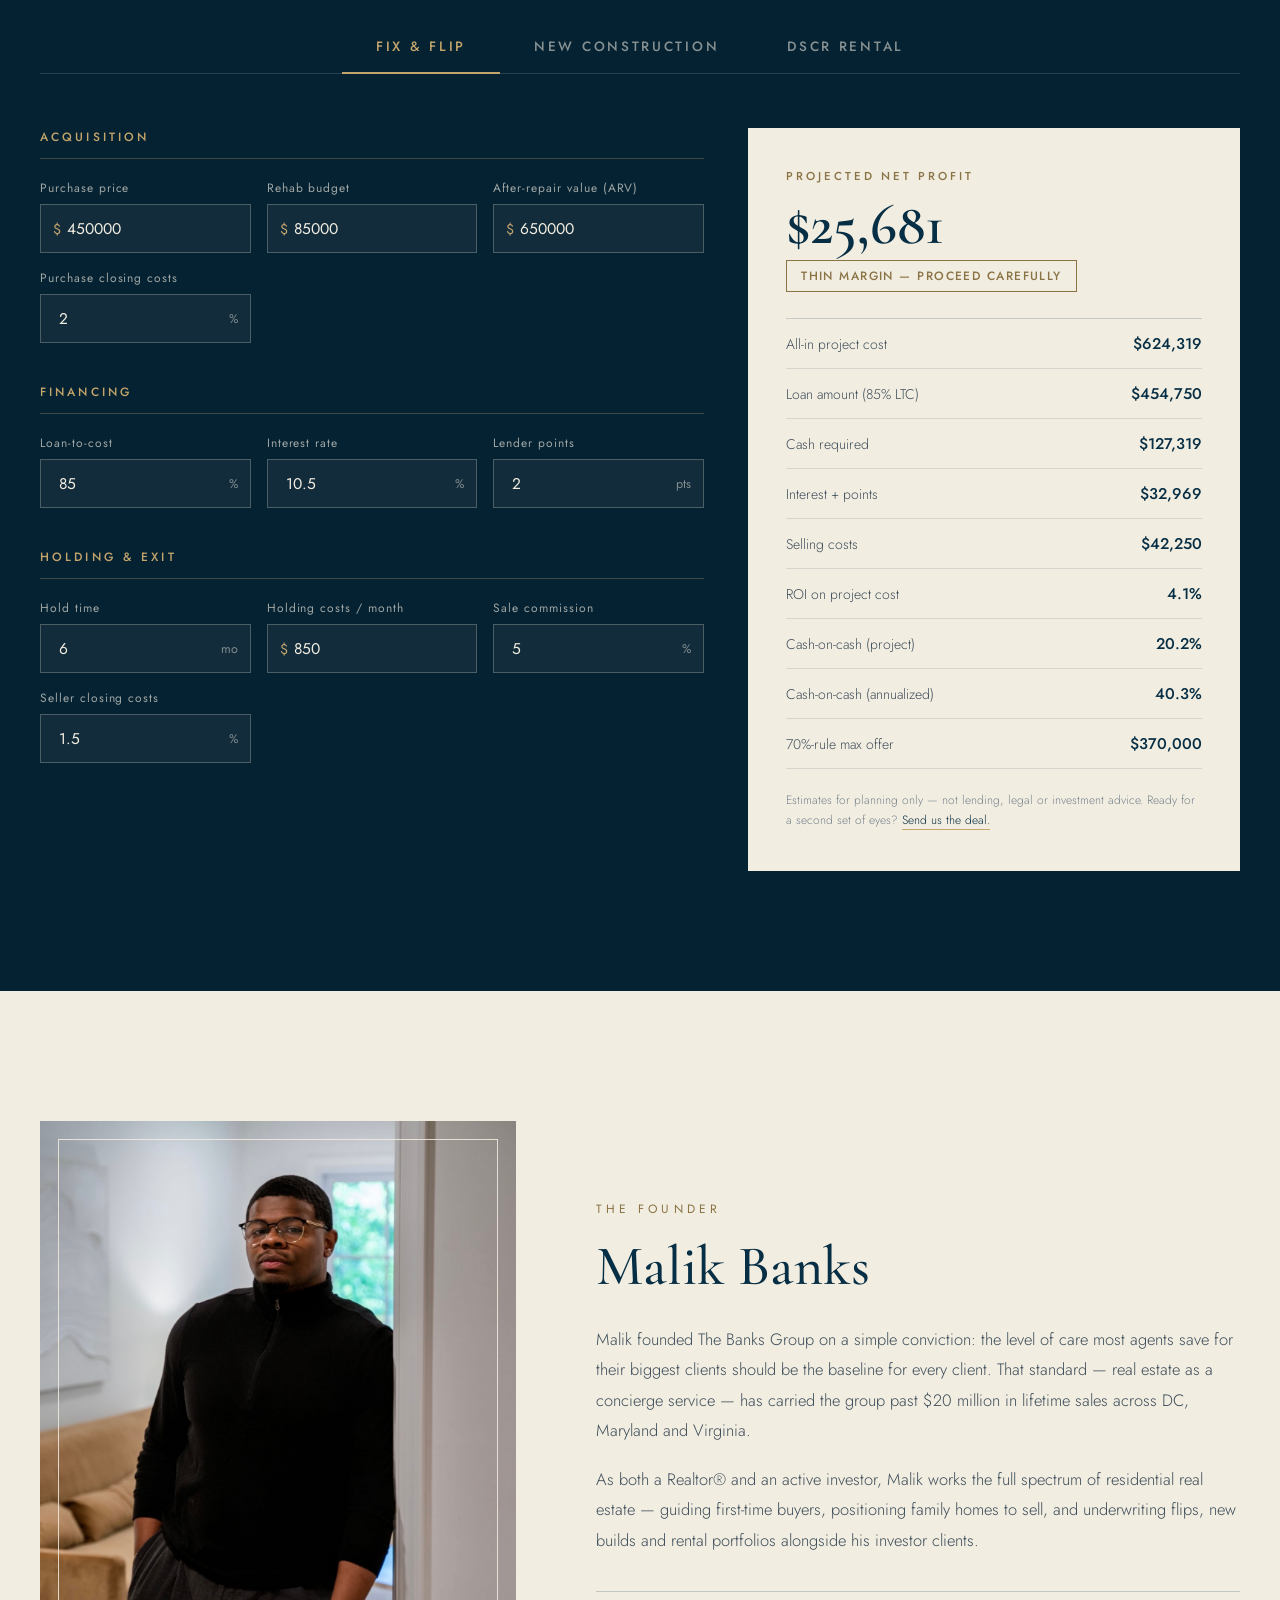
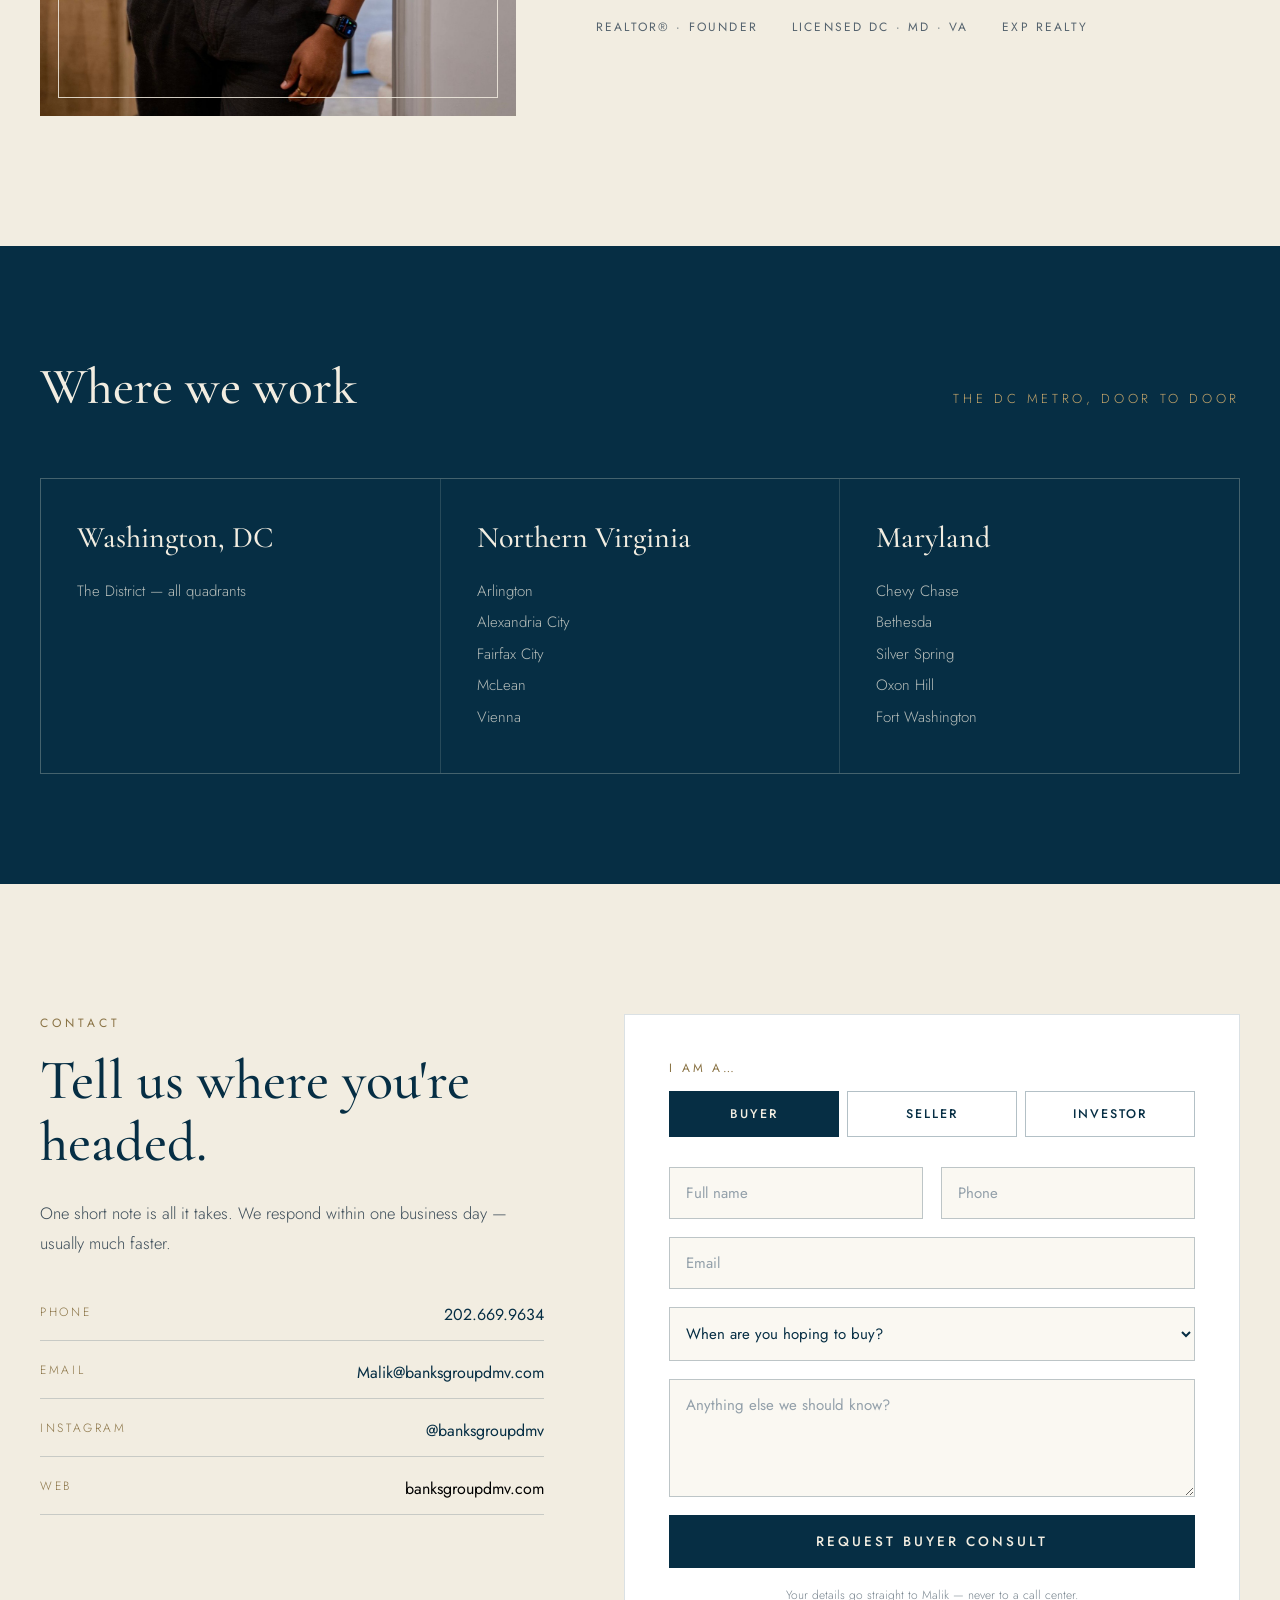
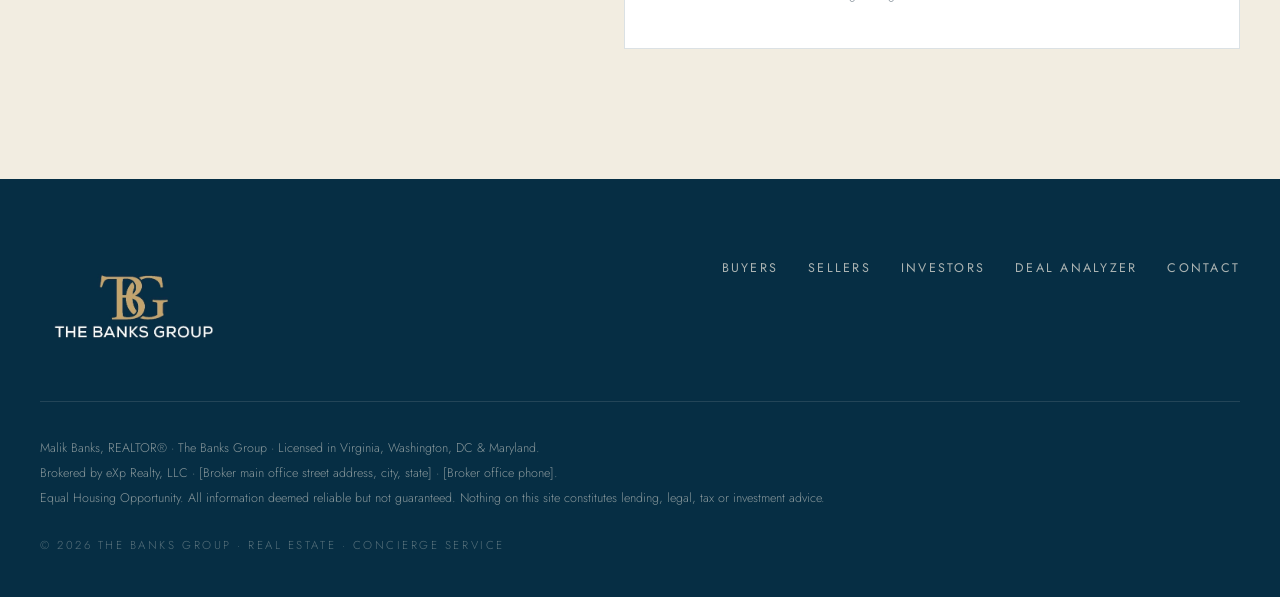
==== commit 0afcde53: "Fix contact handles + add mobile/tablet hamburger menu - Email corrected to Malik@banksgroupdmv.com " ====
--- a/index.html
+++ b/index.html
@@ -33,6 +33,7 @@
 <link rel="preconnect" href="https://fonts.googleapis.com">
 <link rel="preconnect" href="https://fonts.gstatic.com" crossorigin="anonymous">
 <link href="https://fonts.googleapis.com/css2?family=Cormorant+Garamond:ital,wght@0,400;0,500;0,600;1,400;1,500&family=Jost:wght@300;400;500&display=swap" rel="stylesheet">
+<link rel="stylesheet" href="site.css">
 <style>
   * { box-sizing: border-box; }
   html { scroll-behavior: smooth; }
@@ -262,8 +263,8 @@
       <p style="font-family: 'Jost', sans-serif; font-weight: 300; font-size: 16.5px; line-height: 1.8; color: #3d4d59; margin: 0 0 44px;">One short note is all it takes. We respond within one business day — usually much faster.</p>
       <div style="display: flex; flex-direction: column; gap: 20px; font-family: 'Jost', sans-serif; font-weight: 400; font-size: 16px;">
         <a href="tel:2026699634" style="display: flex; justify-content: space-between; border-bottom: 1px solid rgba(6,46,68,.18); padding-bottom: 14px;"><span style="font-weight: 300; font-size: 12px; letter-spacing: .22em; color: #8a7345;">PHONE</span><span>202.669.9634</span></a>
-        <a href="mailto:Malik@banksgroupre.com" style="display: flex; justify-content: space-between; border-bottom: 1px solid rgba(6,46,68,.18); padding-bottom: 14px;"><span style="font-weight: 300; font-size: 12px; letter-spacing: .22em; color: #8a7345;">EMAIL</span><span>Malik@banksgroupre.com</span></a>
-        <a href="https://instagram.com/thebanksgroup" target="_blank" rel="noopener" style="display: flex; justify-content: space-between; border-bottom: 1px solid rgba(6,46,68,.18); padding-bottom: 14px;"><span style="font-weight: 300; font-size: 12px; letter-spacing: .22em; color: #8a7345;">INSTAGRAM</span><span>@thebanksgroup</span></a>
+        <a href="mailto:Malik@banksgroupdmv.com" style="display: flex; justify-content: space-between; border-bottom: 1px solid rgba(6,46,68,.18); padding-bottom: 14px;"><span style="font-weight: 300; font-size: 12px; letter-spacing: .22em; color: #8a7345;">EMAIL</span><span>Malik@banksgroupdmv.com</span></a>
+        <a href="https://instagram.com/banksgroupdmv" target="_blank" rel="noopener" style="display: flex; justify-content: space-between; border-bottom: 1px solid rgba(6,46,68,.18); padding-bottom: 14px;"><span style="font-weight: 300; font-size: 12px; letter-spacing: .22em; color: #8a7345;">INSTAGRAM</span><span>@banksgroupdmv</span></a>
         <div style="display: flex; justify-content: space-between; border-bottom: 1px solid rgba(6,46,68,.18); padding-bottom: 14px;"><span style="font-weight: 300; font-size: 12px; letter-spacing: .22em; color: #8a7345;">WEB</span><span>banksgroupdmv.com</span></div>
       </div>
     </div>
@@ -325,5 +326,6 @@
 </footer>
 
 <script src="site.js"></script>
+<script src="nav.js"></script>
 </body>
 </html>
--- a/site.css
+++ b/site.css
@@ -0,0 +1,55 @@
+/* The Banks Group — shared base styles (design tokens, fonts, motion, helpers). */
+* { box-sizing: border-box; }
+html { scroll-behavior: smooth; }
+body { margin: 0; background: #f2ede1; font-family: 'Jost', sans-serif; -webkit-font-smoothing: antialiased; }
+a { color: #062e44; text-decoration: none; }
+a:hover { color: #c4a56b; }
+input, select, textarea, button { font-family: 'Jost', sans-serif; }
+input:focus, select:focus, textarea:focus { outline: none; border-color: #c4a56b !important; }
+::placeholder { color: #93a0aa; }
+input[type=number]::-webkit-outer-spin-button, input[type=number]::-webkit-inner-spin-button { -webkit-appearance: none; margin: 0; }
+input[type=number] { -moz-appearance: textfield; }
+
+@keyframes fadeIn { from { opacity: 0; } to { opacity: 1; } }
+@keyframes fadeUp { from { opacity: 0; transform: translateY(26px); } to { opacity: 1; transform: none; } }
+@keyframes lineGrow { from { width: 0; opacity: 0; } to { width: 80px; opacity: 1; } }
+@keyframes liftUp { to { transform: translateY(-101%); } }
+@keyframes marquee { from { transform: translateX(0); } to { transform: translateX(-50%); } }
+@keyframes heroZoom { from { transform: scale(1); } to { transform: scale(1.14); } }
+@keyframes goldDrift { 0% { transform: translate(-8%, -4%); opacity: .5; } 50% { transform: translate(6%, 5%); opacity: .85; } 100% { transform: translate(-8%, -4%); opacity: .5; } }
+
+/* scroll reveal */
+.reveal { opacity: 0; transform: translateY(26px); transition: opacity .9s cubic-bezier(.22,1,.36,1), transform .9s cubic-bezier(.22,1,.36,1); }
+.reveal.in { opacity: 1; transform: none; }
+
+/* hover helpers (ported from the design's style-hover) */
+.h-goldfill:hover { background: #d4b87e !important; color: #062e44 !important; }
+.h-goldout:hover { border-color: #c4a56b !important; color: #c4a56b !important; }
+.h-navyfill:hover { background: #0a3a55 !important; }
+.h-gold:hover { color: #c4a56b !important; }
+.h-golddim:hover { color: #a3854f !important; }
+
+@media (max-width: 940px) {
+  .rsp-hide { display: none !important; }
+  .rsp-2col { grid-template-columns: 1fr !important; gap: 44px !important; }
+  .rsp-wrap { flex-wrap: wrap !important; }
+}
+@media (max-width: 640px) {
+  .rsp-form2 { grid-template-columns: 1fr !important; }
+}
+
+/* ---- mobile / tablet nav (injected by nav.js) ---- */
+.hamburger { display: none; flex-direction: column; justify-content: center; gap: 5px; width: 34px; height: 34px; background: none; border: none; cursor: pointer; padding: 0; }
+.hamburger span { display: block; width: 22px; height: 2px; margin: 0 auto; background: #f2ede1; border-radius: 2px; transition: transform .3s ease, opacity .2s ease; }
+.hamburger.open span:nth-child(1) { transform: translateY(7px) rotate(45deg); }
+.hamburger.open span:nth-child(2) { opacity: 0; }
+.hamburger.open span:nth-child(3) { transform: translateY(-7px) rotate(-45deg); }
+.mobile-menu { display: none; position: absolute; top: 100%; left: 0; right: 0; flex-direction: column; background: rgba(6,46,68,.97); backdrop-filter: blur(14px); border-bottom: 1px solid rgba(196,165,107,.25); padding: 6px 0; }
+.mobile-menu a { color: #f2ede1; font-family: 'Jost', sans-serif; font-weight: 400; font-size: 14px; letter-spacing: .16em; padding: 15px clamp(20px, 5vw, 40px); border-top: 1px solid rgba(242,237,225,.08); }
+.mobile-menu a:first-child { border-top: none; }
+.mobile-menu a:hover { color: #c4a56b; background: rgba(196,165,107,.08); }
+@media (max-width: 940px) {
+  header > nav:not(.mobile-menu) { display: none !important; }
+  .hamburger { display: flex; }
+  .mobile-menu.open { display: flex; }
+}
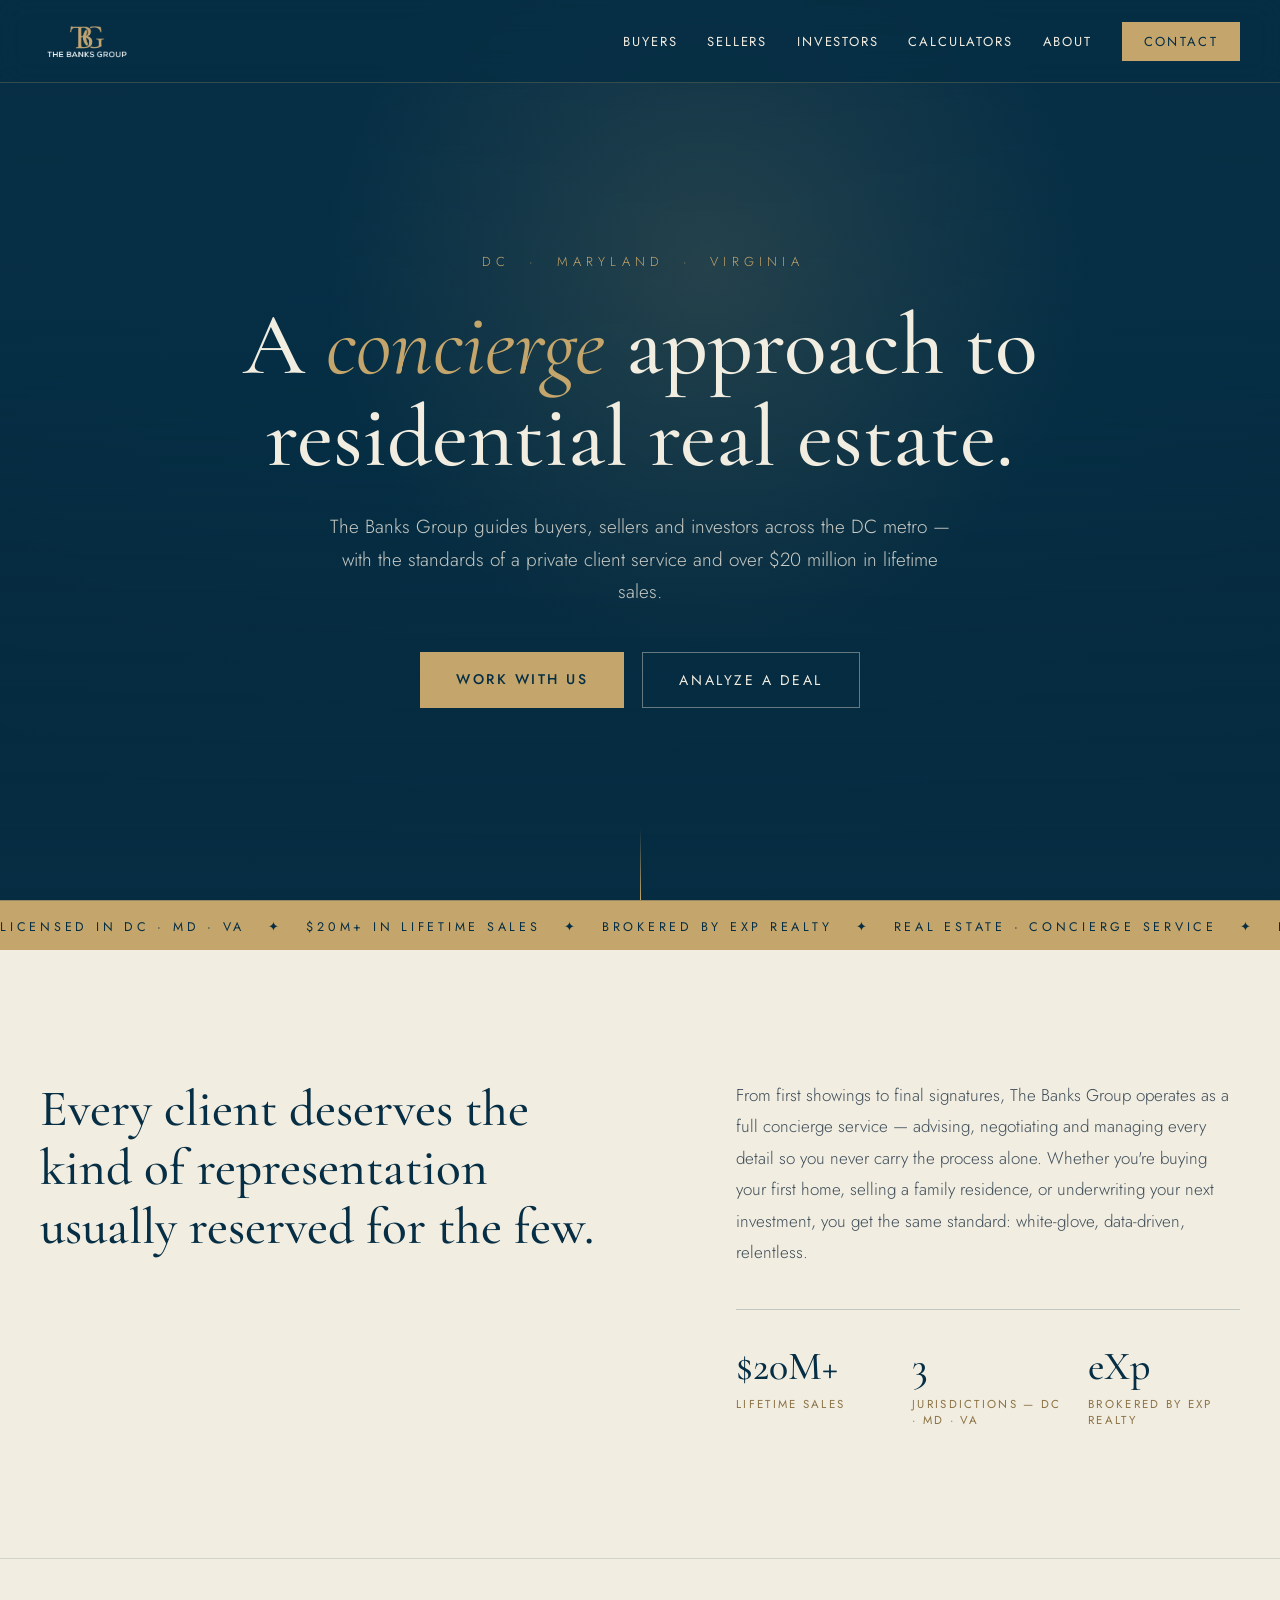
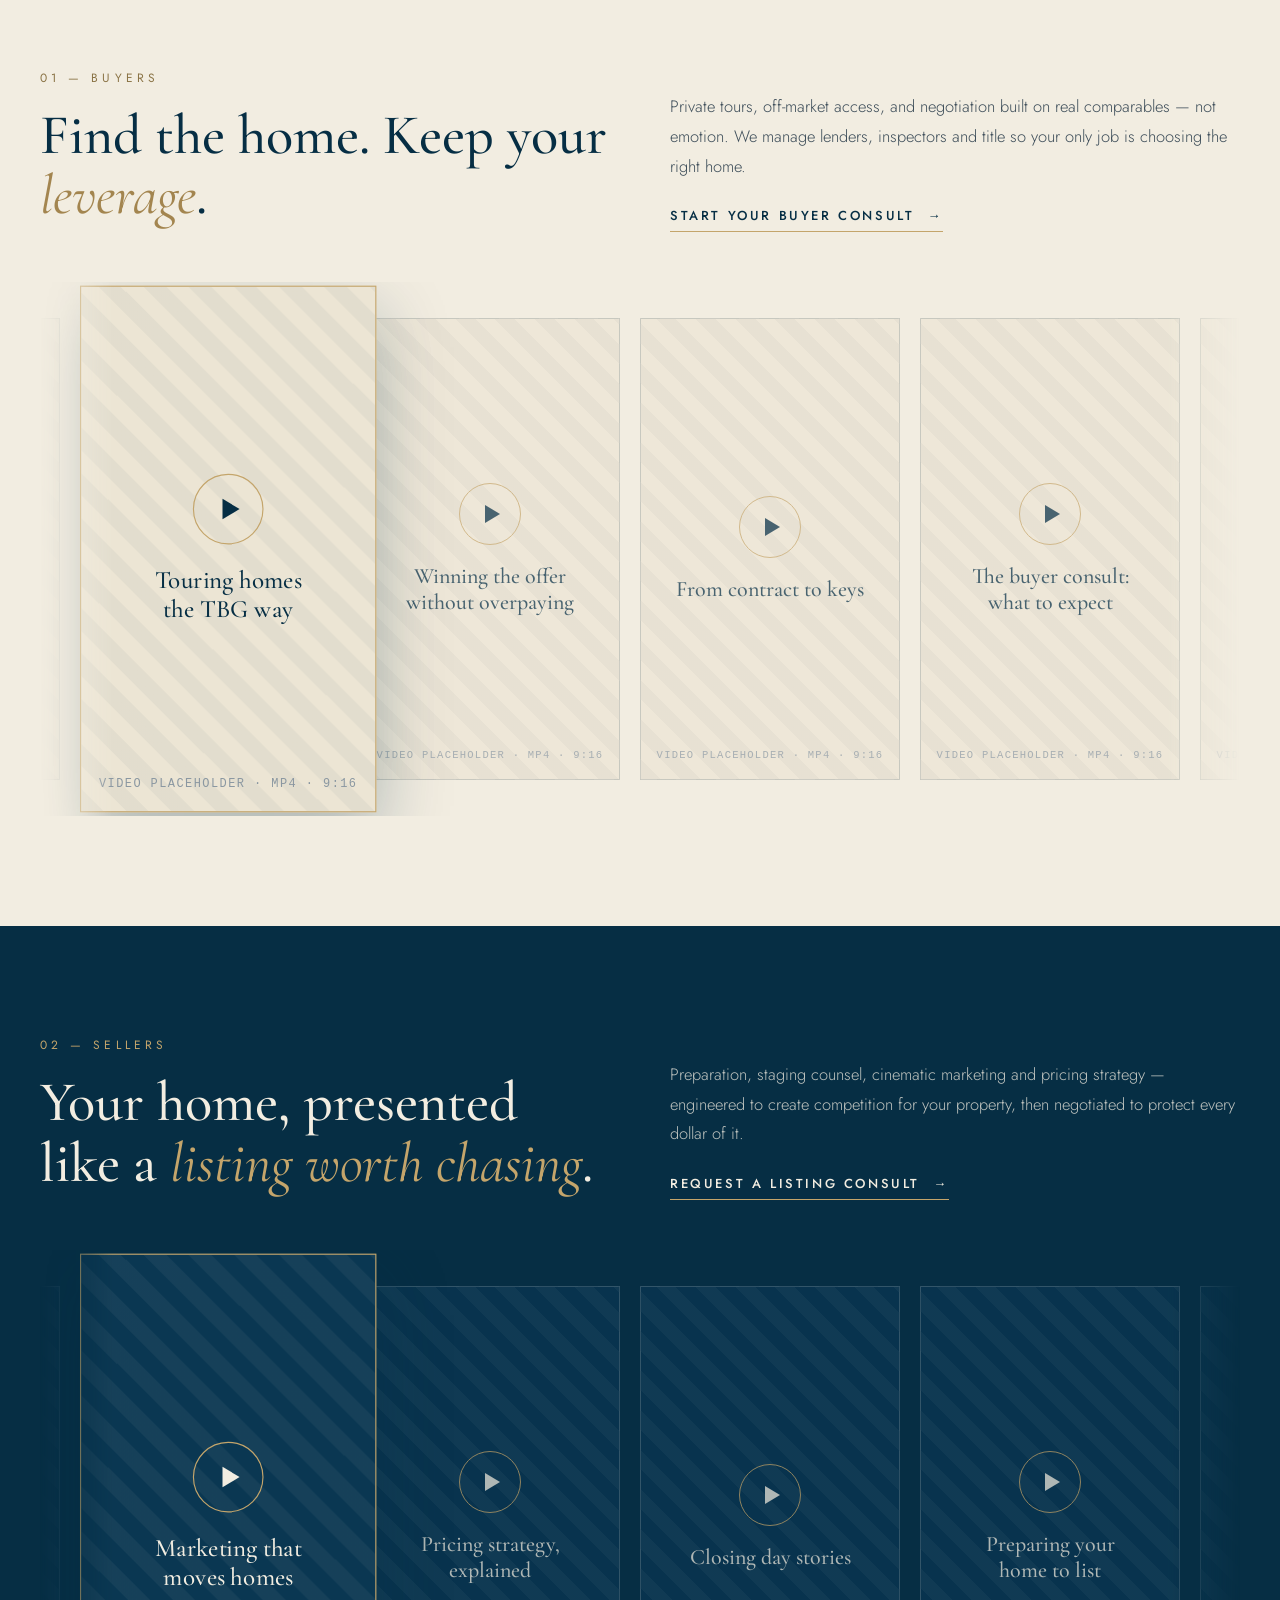
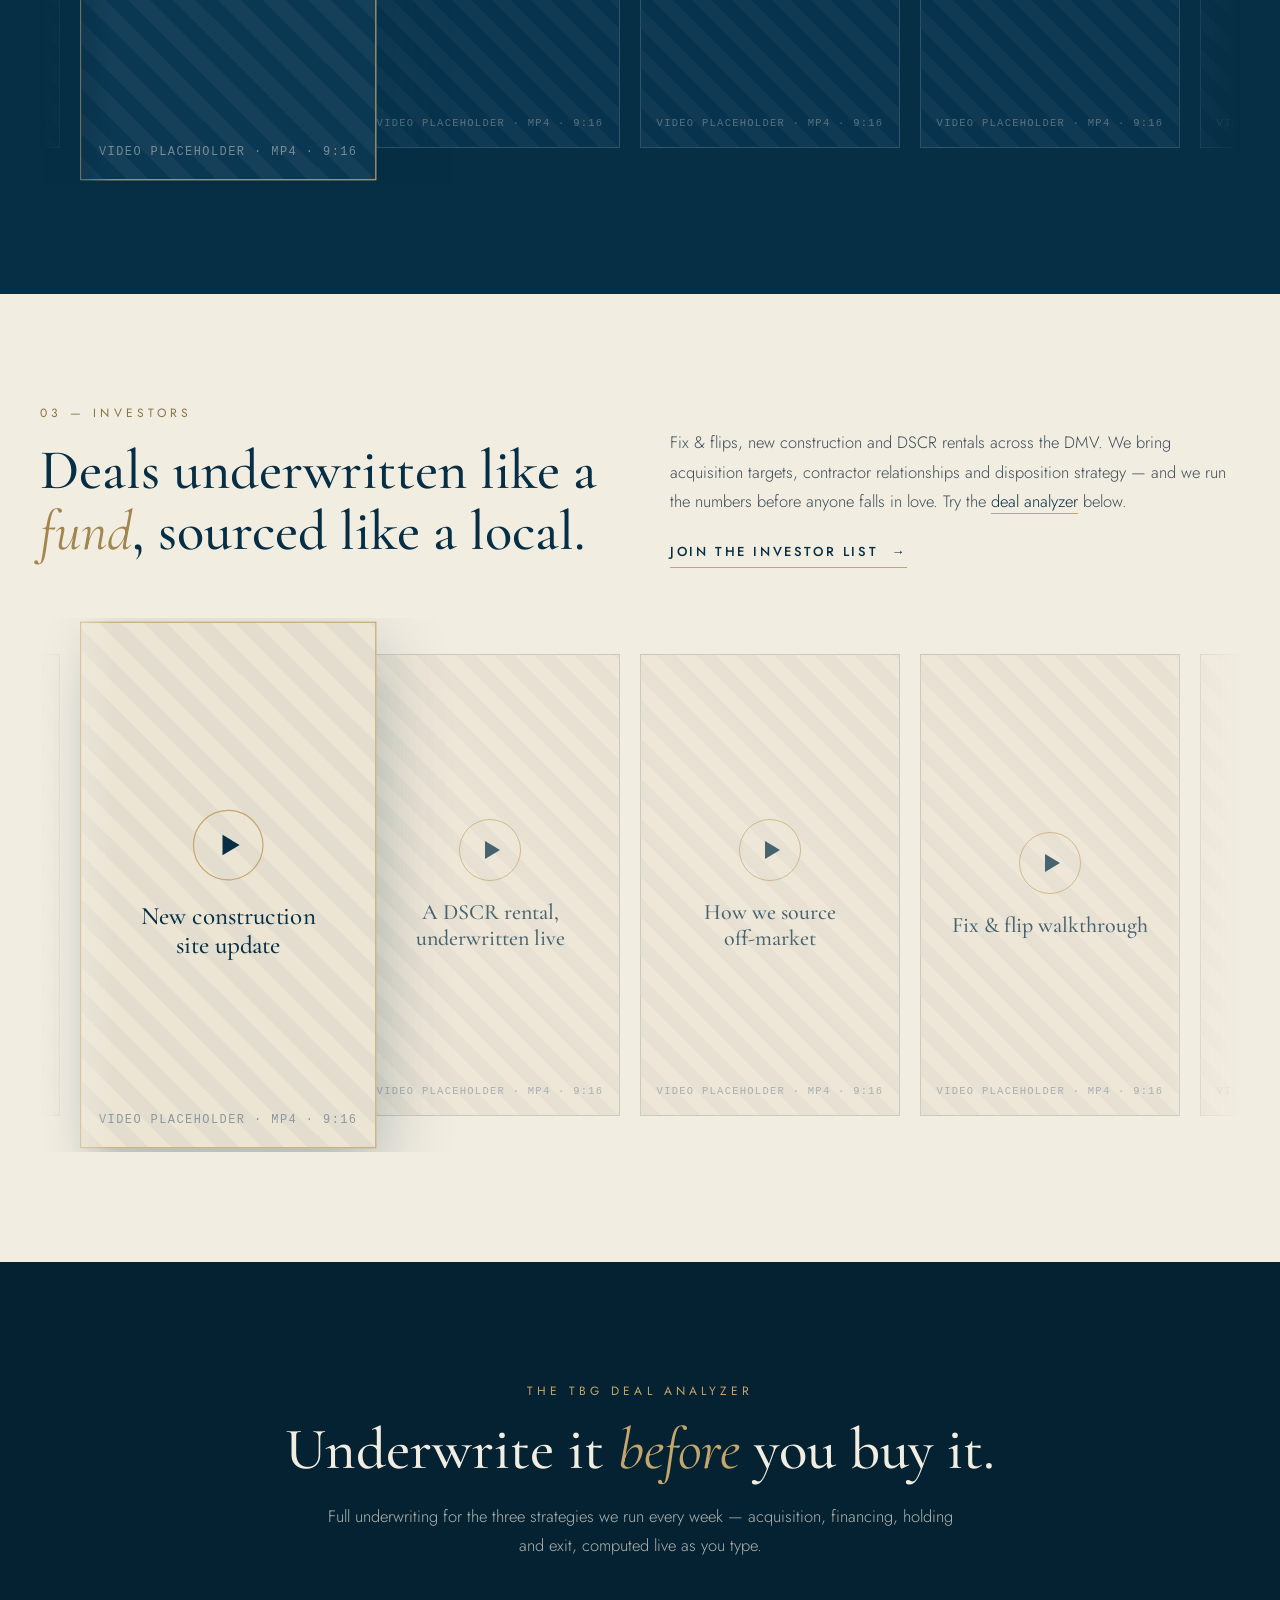
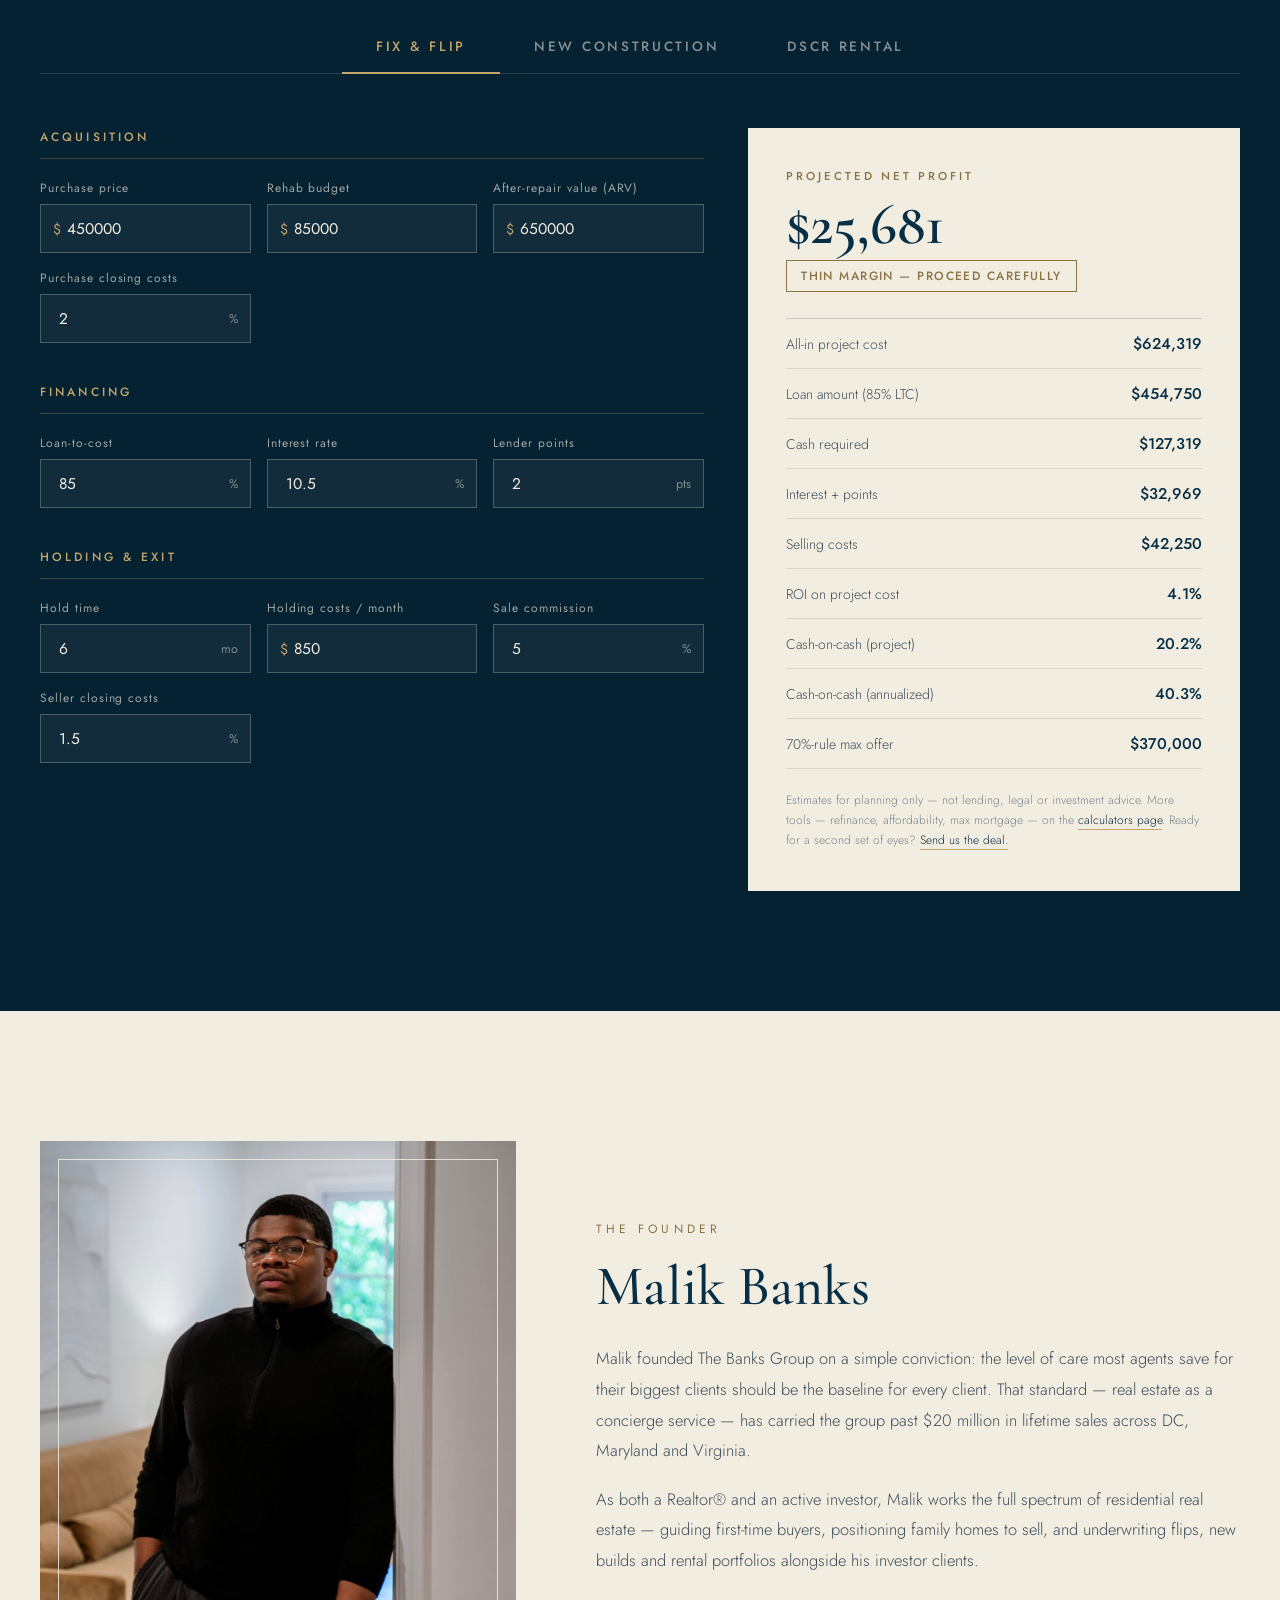
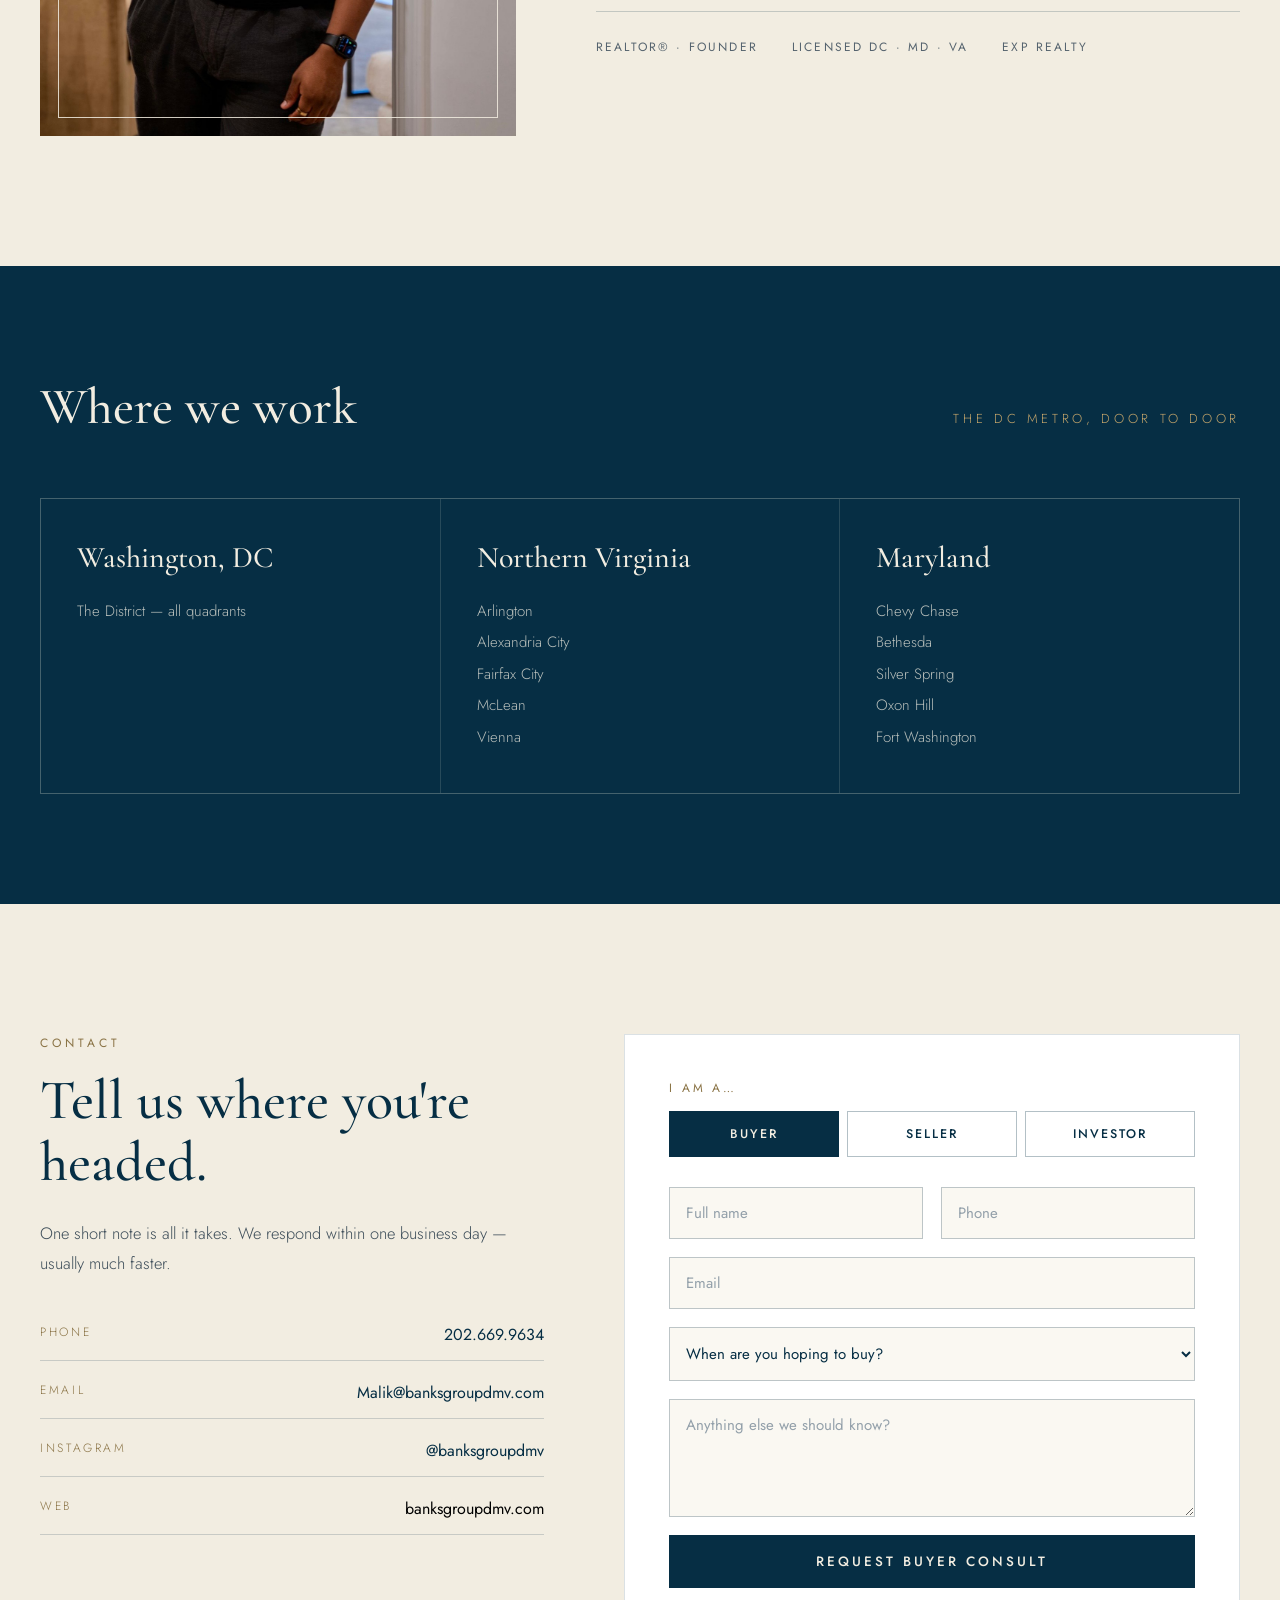
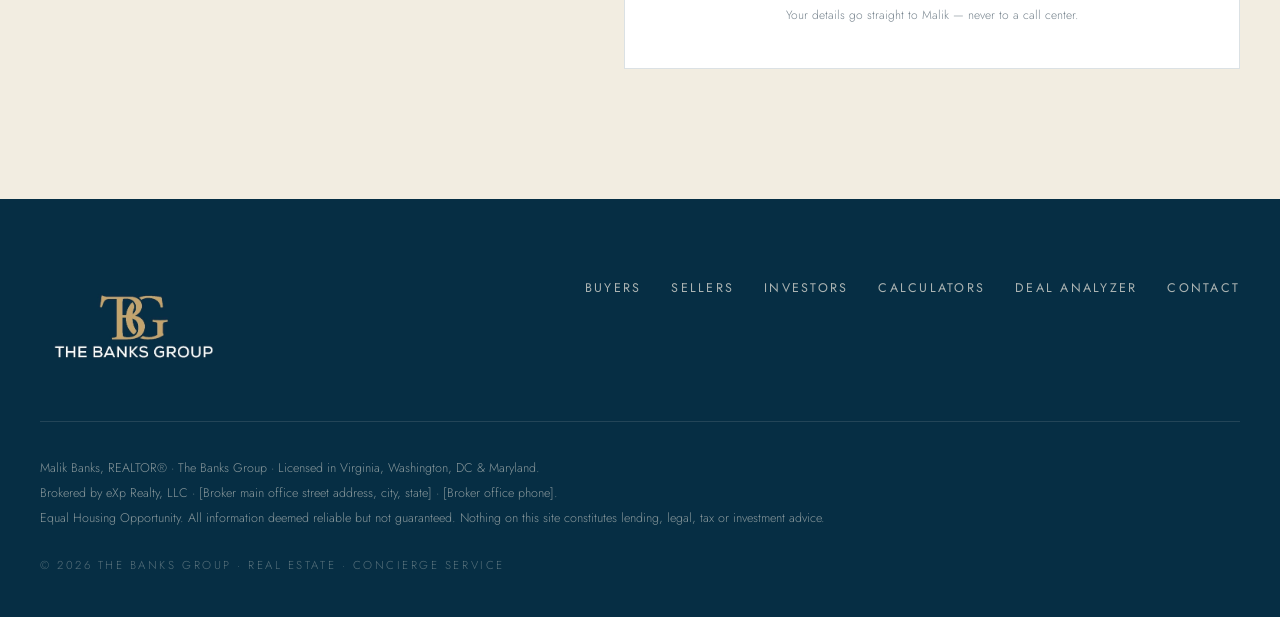
==== commit 1c882b11: "Add calculators page and DMV Financing Guide download - calculators.html + calculators.js: six indep" ====
--- a/index.html
+++ b/index.html
@@ -89,7 +89,7 @@
     <a href="buyers.html" class="rsp-hide h-gold" style="color: #f2ede1;">BUYERS</a>
     <a href="sellers.html" class="rsp-hide h-gold" style="color: #f2ede1;">SELLERS</a>
     <a href="investors.html" class="rsp-hide h-gold" style="color: #f2ede1;">INVESTORS</a>
-    <a href="#analyzer" class="rsp-hide h-gold" style="color: #f2ede1;">DEAL ANALYZER</a>
+    <a href="calculators.html" class="rsp-hide h-gold" style="color: #f2ede1;">CALCULATORS</a>
     <a href="#about" class="rsp-hide h-gold" style="color: #f2ede1;">ABOUT</a>
     <a href="#contact" class="h-goldfill" style="color: #062e44; background: #c4a56b; padding: 10px 22px; letter-spacing: .18em;">CONTACT</a>
   </nav>
@@ -214,7 +214,7 @@
         <div id="an-hero-value" style="font-family: 'Cormorant Garamond', serif; font-weight: 600; font-size: 58px; line-height: 1; color: #062e44; margin: 12px 0 6px;"></div>
         <div id="an-verdict" style="display: inline-block; font-family: 'Jost', sans-serif; font-weight: 500; font-size: 12px; letter-spacing: .12em; padding: 6px 14px; margin-bottom: 26px; border: 1px solid;"></div>
         <div id="an-outputs" style="border-top: 1px solid rgba(6,46,68,.18);"></div>
-        <p style="font-family: 'Jost', sans-serif; font-weight: 300; font-size: 12px; line-height: 1.65; color: #77848e; margin: 22px 0 0;">Estimates for planning only — not lending, legal or investment advice. Ready for a second set of eyes? <a href="investors.html" style="border-bottom: 1px solid #c4a56b;">Send us the deal.</a></p>
+        <p style="font-family: 'Jost', sans-serif; font-weight: 300; font-size: 12px; line-height: 1.65; color: #77848e; margin: 22px 0 0;">Estimates for planning only — not lending, legal or investment advice. More tools — refinance, affordability, max mortgage — on the <a href="calculators.html" style="border-bottom: 1px solid #c4a56b;">calculators page</a>. Ready for a second set of eyes? <a href="investors.html" style="border-bottom: 1px solid #c4a56b;">Send us the deal.</a></p>
       </div>
     </div>
   </div>
@@ -312,6 +312,7 @@
         <a href="buyers.html" class="h-gold" style="color: rgba(242,237,225,.7);">BUYERS</a>
         <a href="sellers.html" class="h-gold" style="color: rgba(242,237,225,.7);">SELLERS</a>
         <a href="investors.html" class="h-gold" style="color: rgba(242,237,225,.7);">INVESTORS</a>
+        <a href="calculators.html" class="h-gold" style="color: rgba(242,237,225,.7);">CALCULATORS</a>
         <a href="#analyzer" class="h-gold" style="color: rgba(242,237,225,.7);">DEAL ANALYZER</a>
         <a href="#contact" class="h-gold" style="color: rgba(242,237,225,.7);">CONTACT</a>
       </nav>
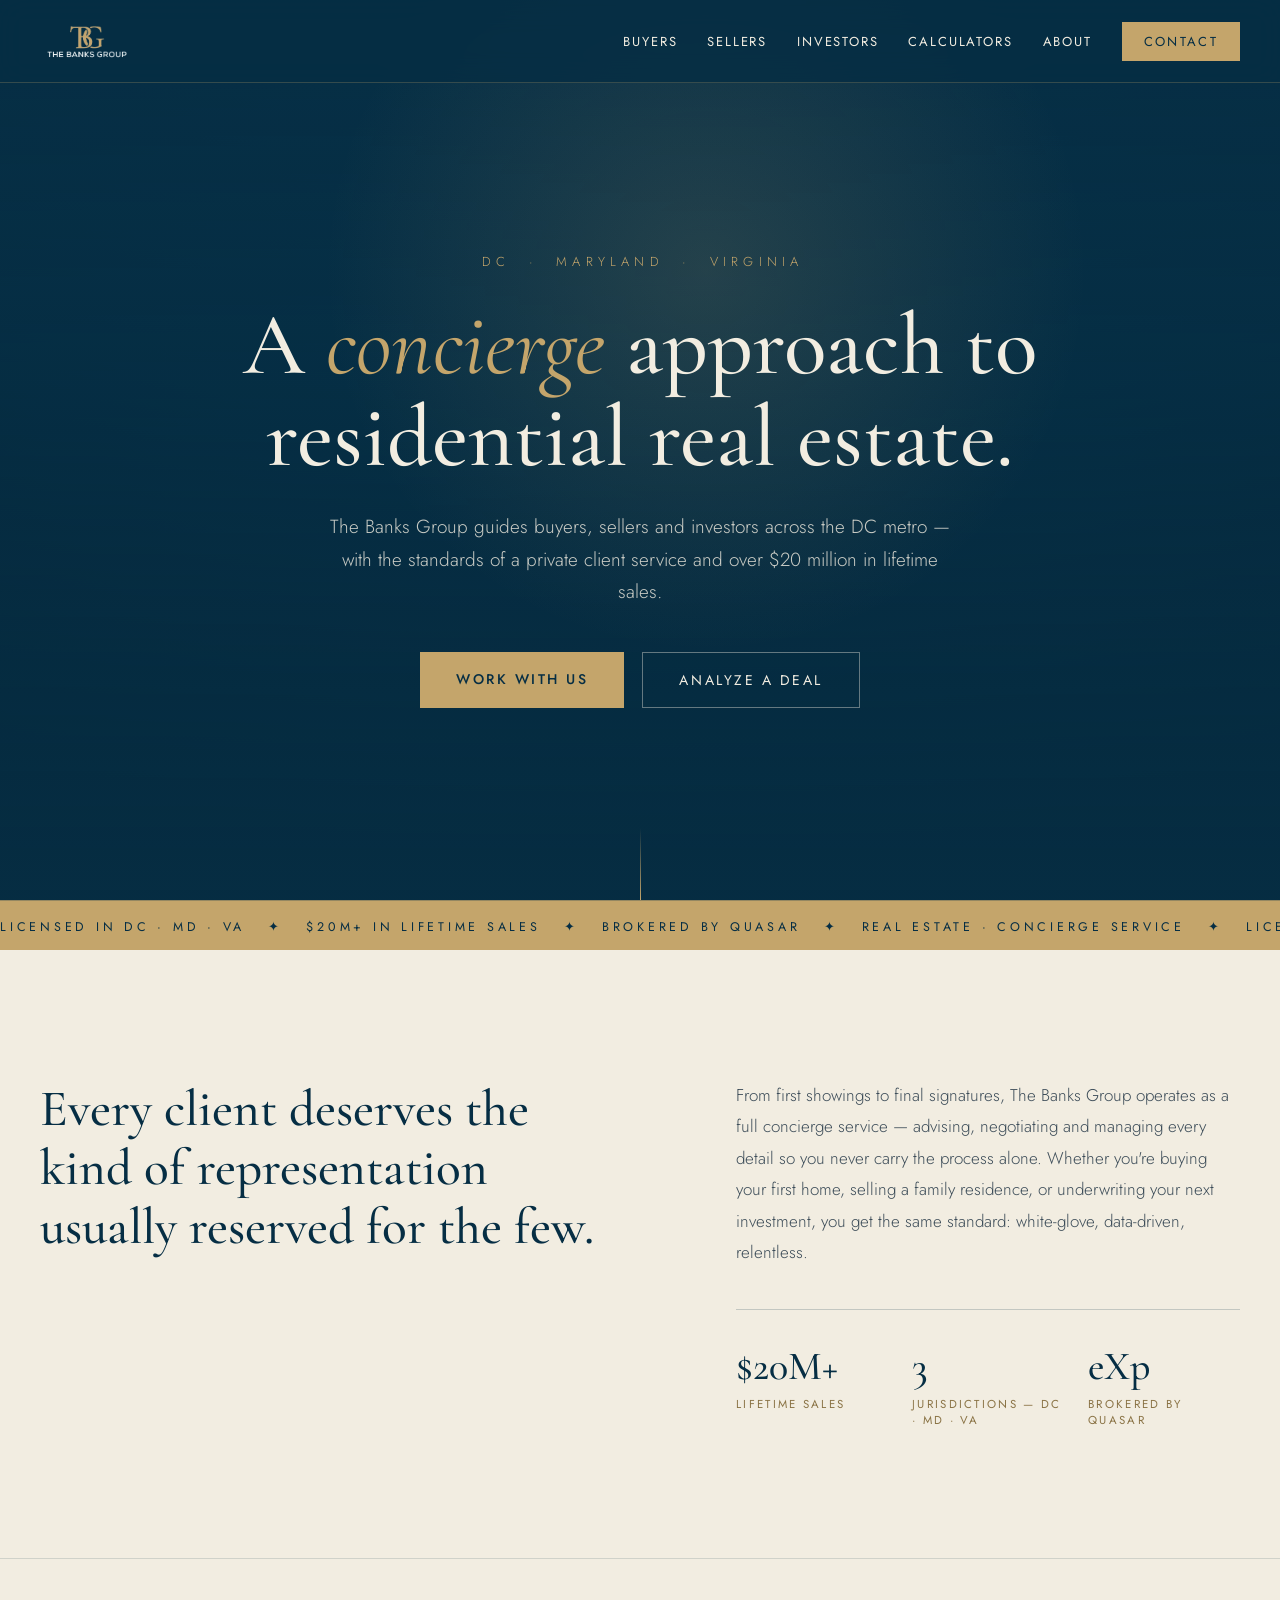
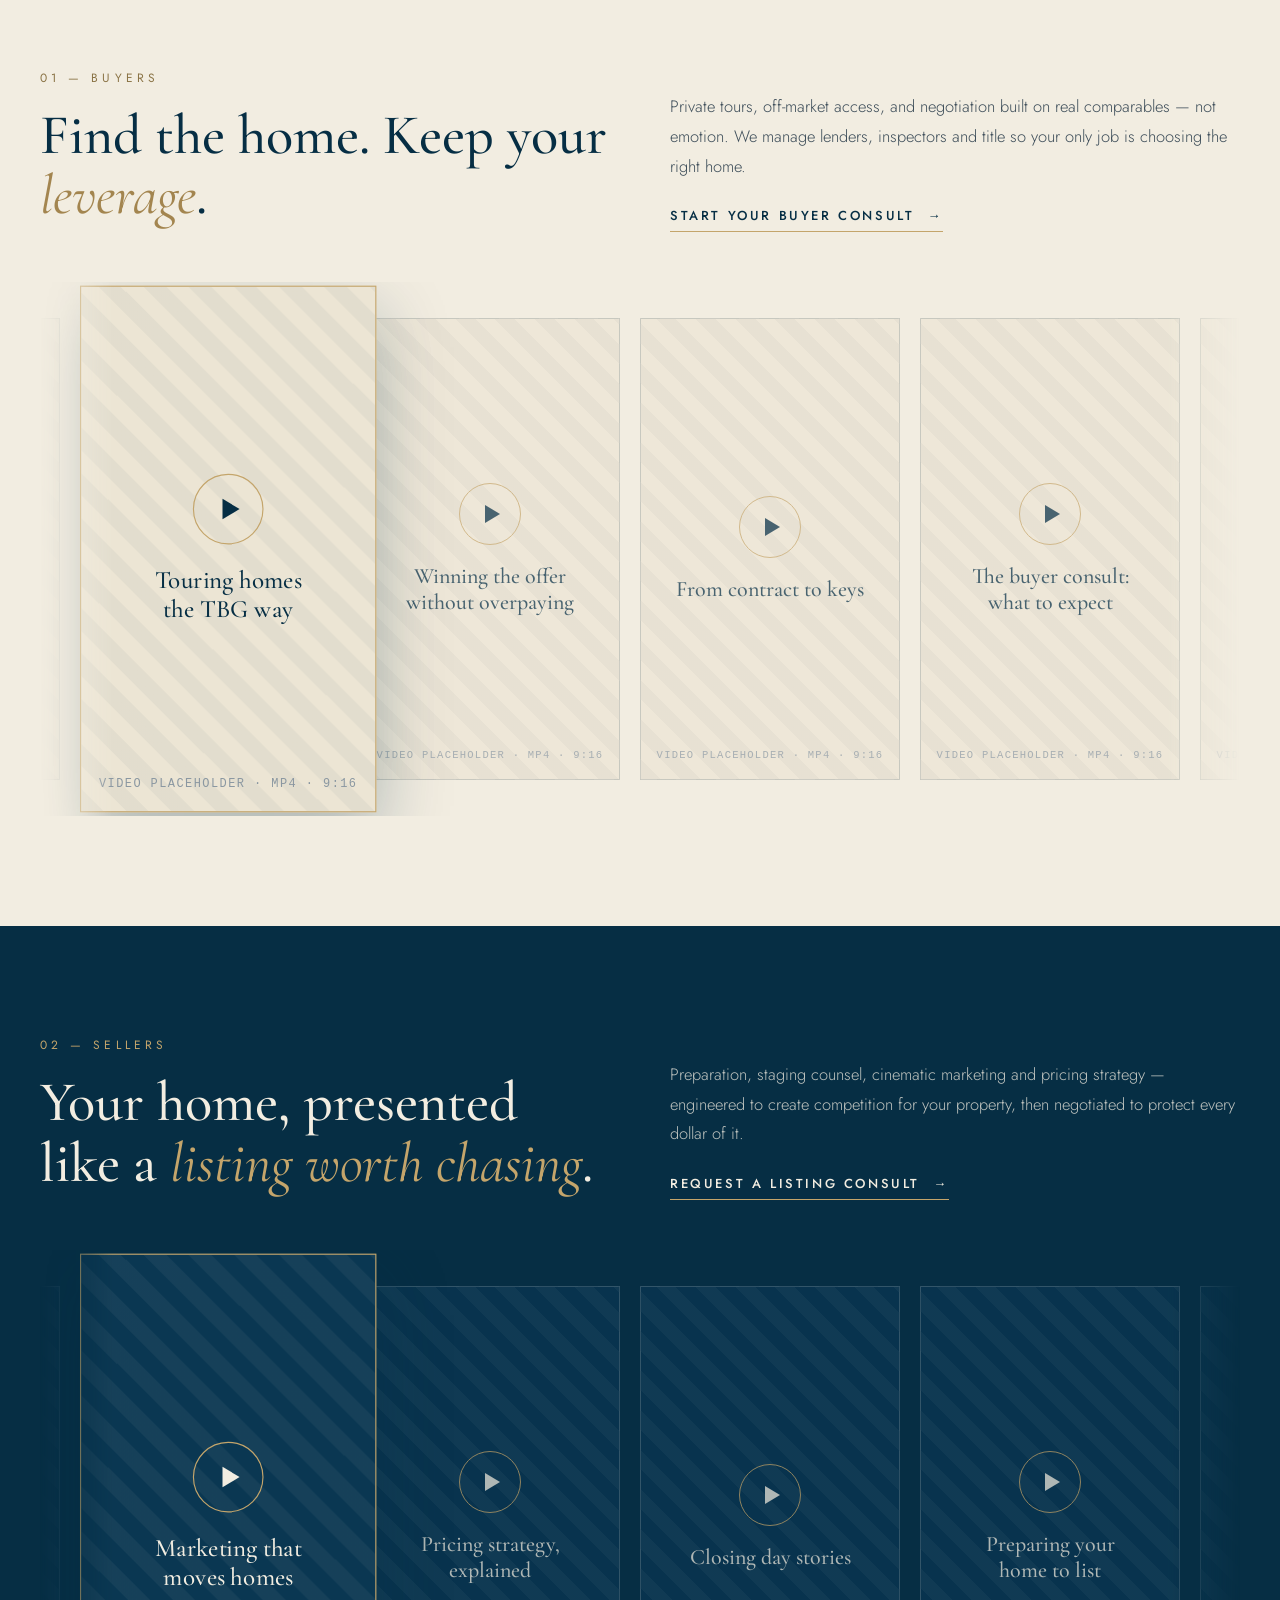
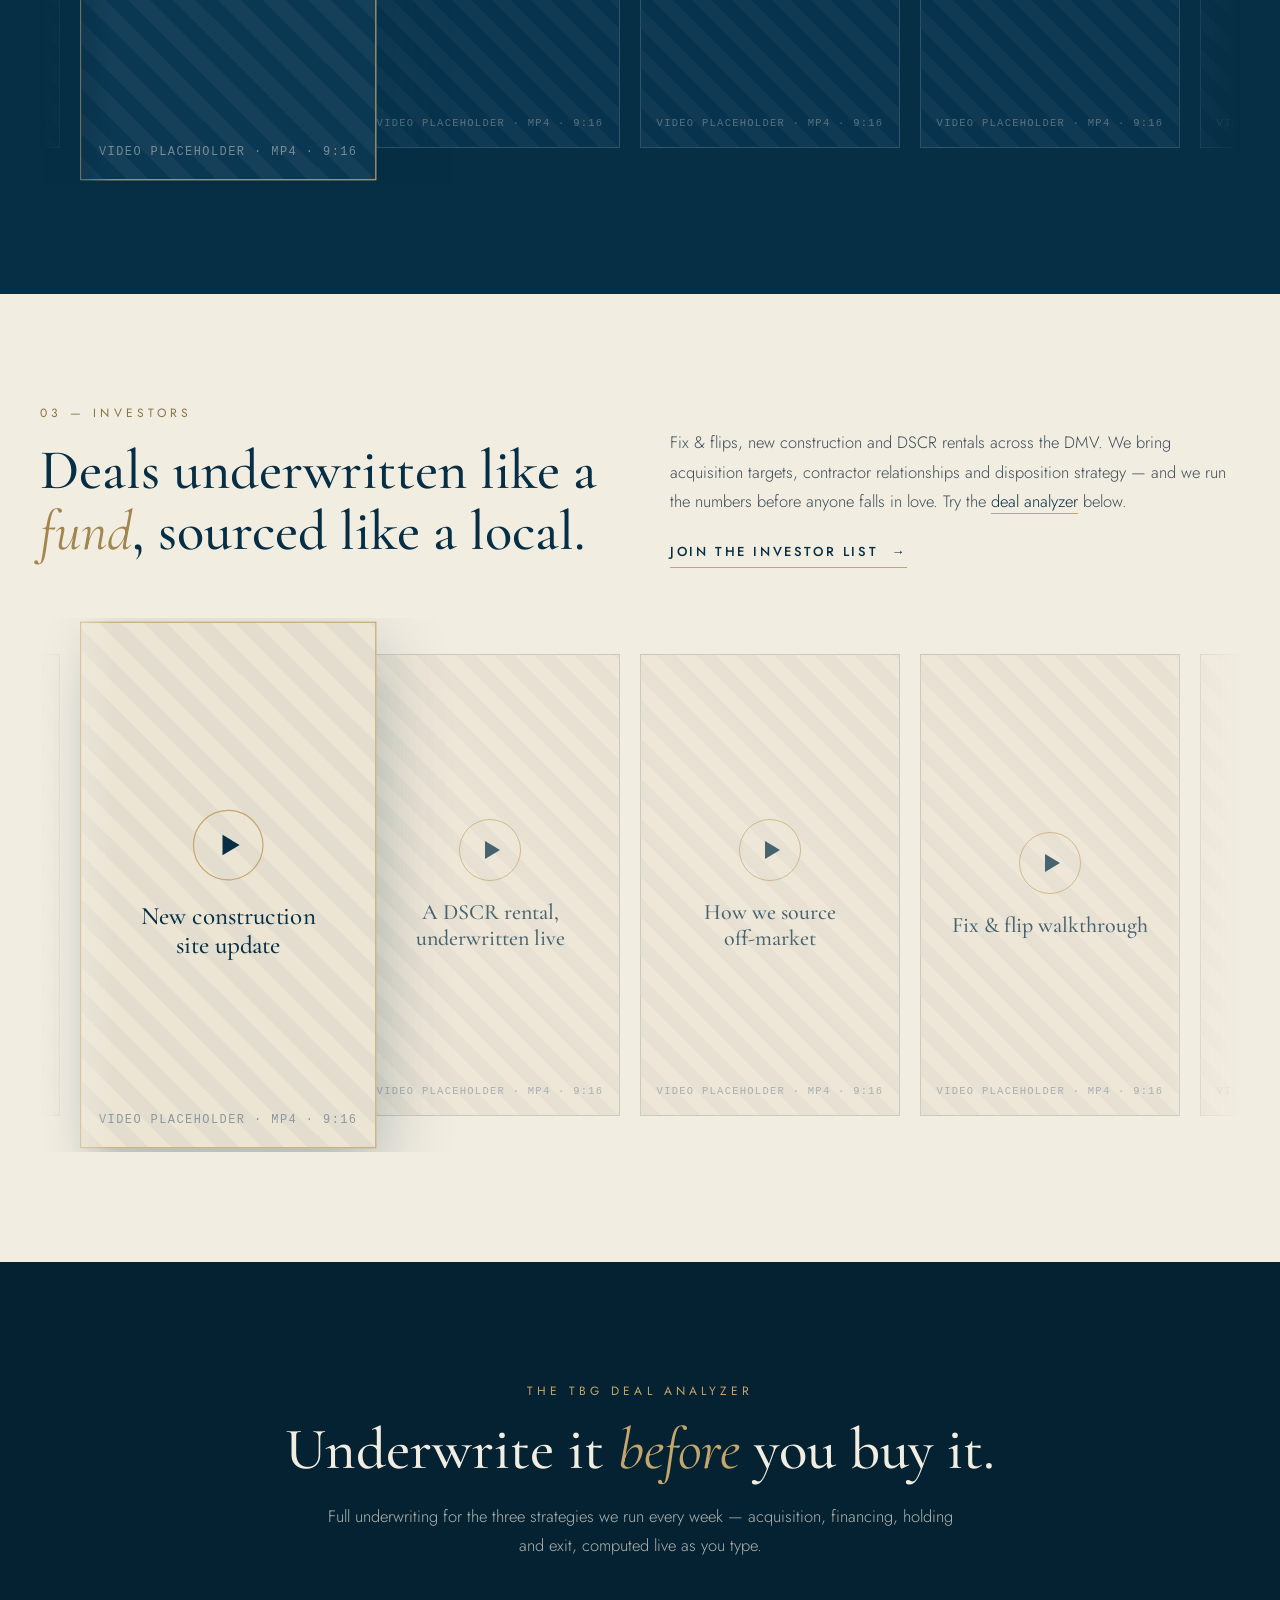
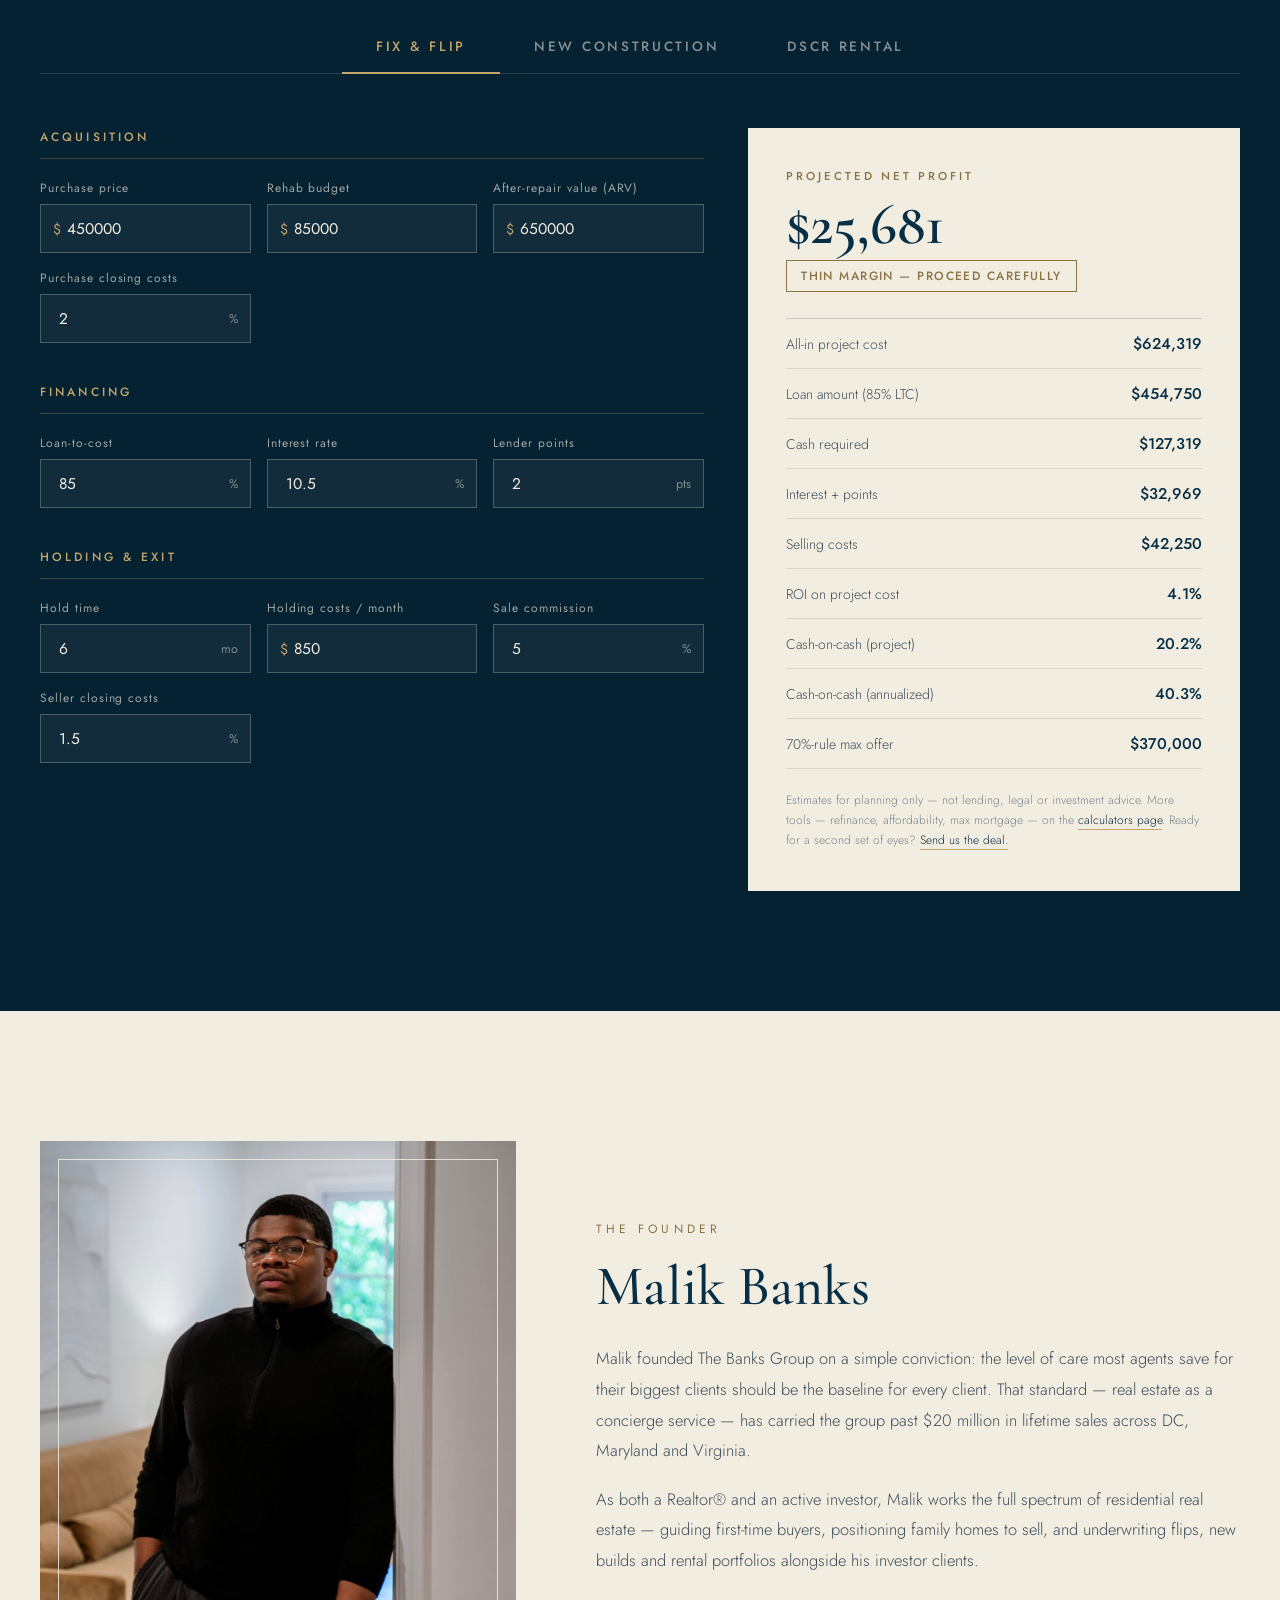
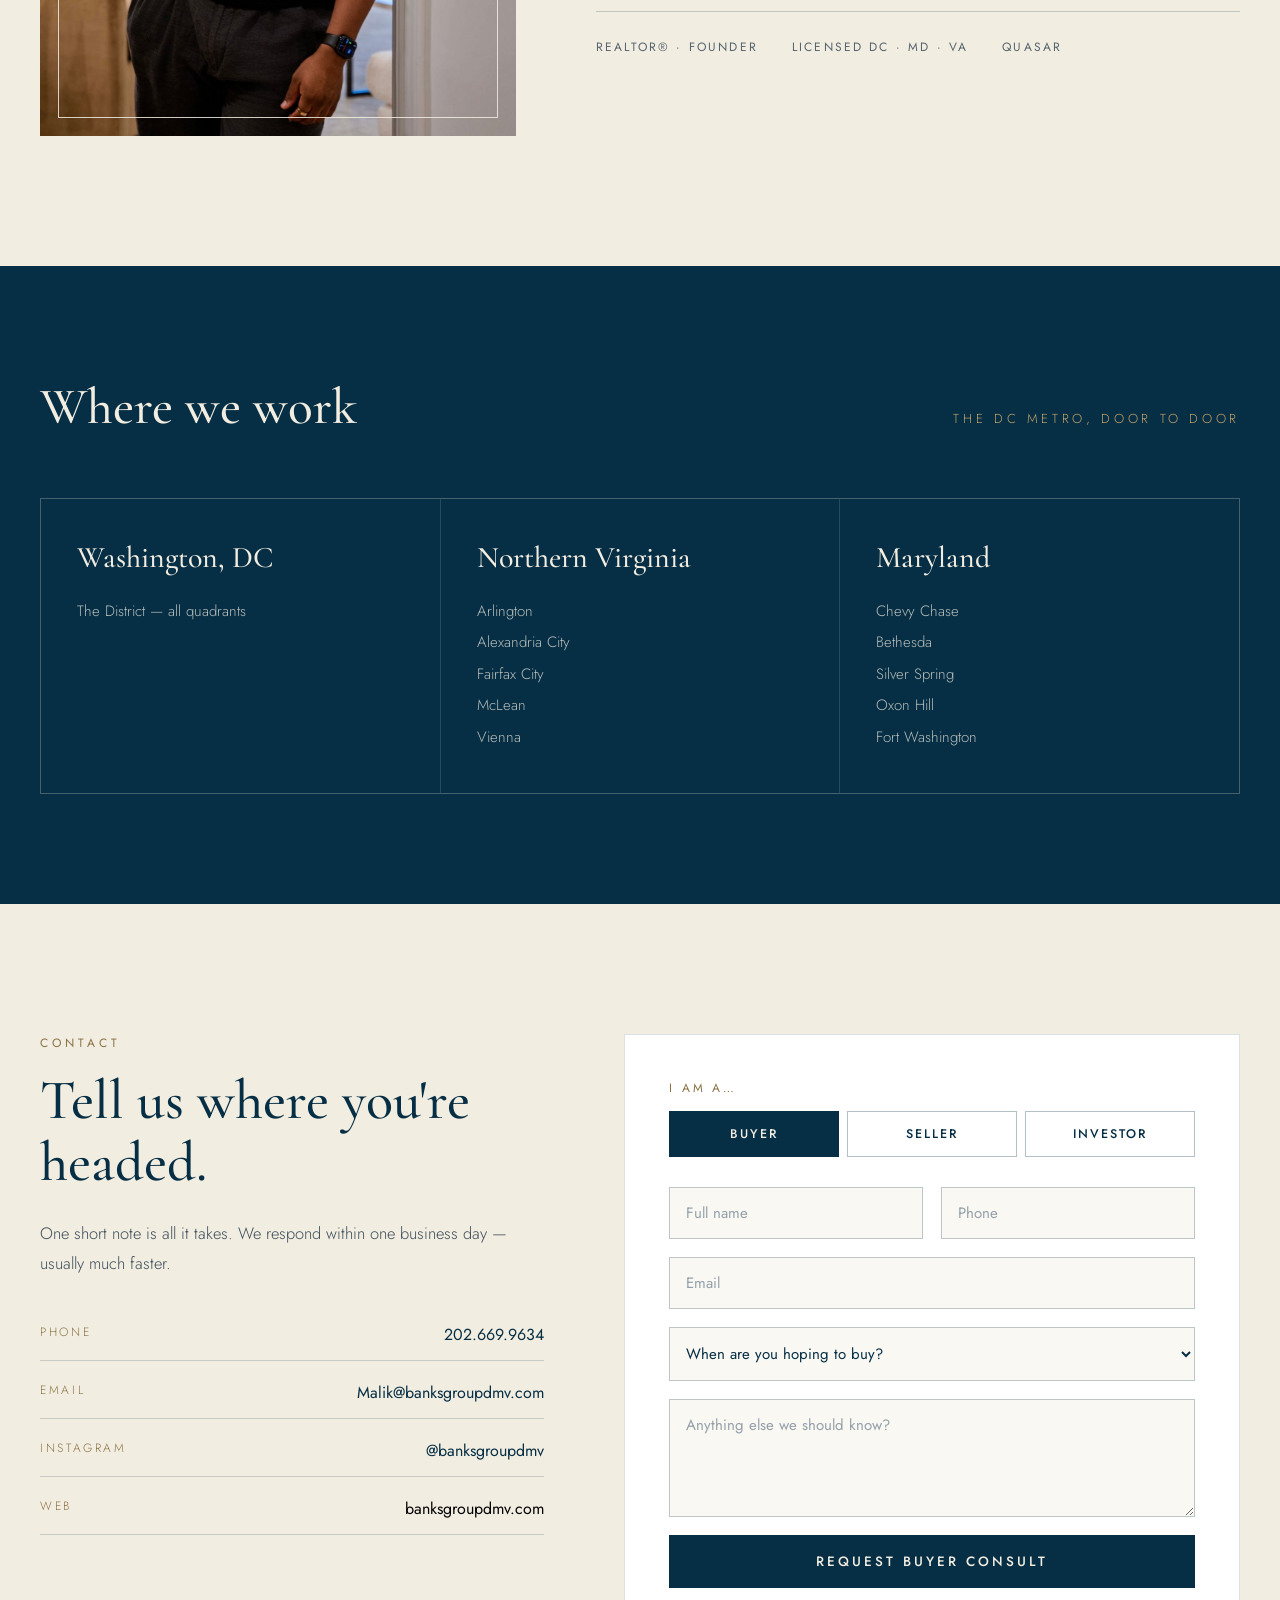
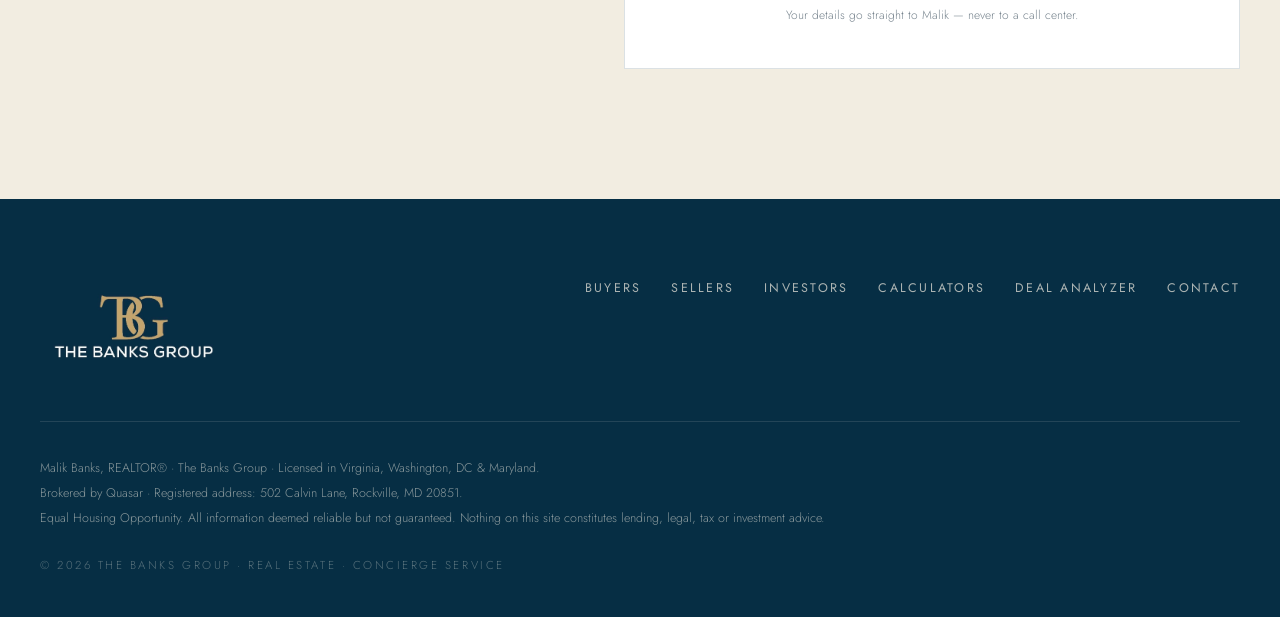
==== commit 81538270: "Update brokerage from eXp Realty to Quasar Replace every eXp Realty reference (footers, marquee, tru" ====
--- a/index.html
+++ b/index.html
@@ -27,7 +27,7 @@
   "logo": "https://banksgroupdmv.com/assets/tbg-logo-navy.png",
   "areaServed": ["Washington, DC", "Maryland", "Virginia"],
   "knowsAbout": ["Residential real estate", "Home selling", "Home buying", "Real estate investing", "New construction", "DSCR rentals"],
-  "parentOrganization": { "@type": "Organization", "name": "eXp Realty, LLC" }
+  "parentOrganization": { "@type": "Organization", "name": "Quasar", "address": { "@type": "PostalAddress", "streetAddress": "502 Calvin Lane", "addressLocality": "Rockville", "addressRegion": "MD", "postalCode": "20851", "addressCountry": "US" } }
 }
 </script>
 <link rel="preconnect" href="https://fonts.googleapis.com">
@@ -117,8 +117,8 @@
 <!-- MARQUEE -->
 <div style="background: #c4a56b; overflow: hidden; padding: 13px 0; border-top: 1px solid rgba(6,46,68,.25);">
   <div style="display: inline-flex; white-space: nowrap; animation: marquee 30s linear infinite;">
-    <span style="font-family: 'Jost', sans-serif; font-weight: 400; font-size: 12.5px; letter-spacing: .3em; color: #062e44; padding-right: 60px;">LICENSED IN DC · MD · VA&nbsp;&nbsp;&nbsp;✦&nbsp;&nbsp;&nbsp;$20M+ IN LIFETIME SALES&nbsp;&nbsp;&nbsp;✦&nbsp;&nbsp;&nbsp;BROKERED BY EXP REALTY&nbsp;&nbsp;&nbsp;✦&nbsp;&nbsp;&nbsp;REAL ESTATE · CONCIERGE SERVICE&nbsp;&nbsp;&nbsp;✦&nbsp;&nbsp;&nbsp;LICENSED IN DC · MD · VA&nbsp;&nbsp;&nbsp;✦&nbsp;&nbsp;&nbsp;$20M+ IN LIFETIME SALES&nbsp;&nbsp;&nbsp;✦&nbsp;&nbsp;&nbsp;BROKERED BY EXP REALTY&nbsp;&nbsp;&nbsp;✦&nbsp;&nbsp;&nbsp;REAL ESTATE · CONCIERGE SERVICE&nbsp;&nbsp;&nbsp;✦&nbsp;&nbsp;&nbsp;</span>
-    <span aria-hidden="true" style="font-family: 'Jost', sans-serif; font-weight: 400; font-size: 12.5px; letter-spacing: .3em; color: #062e44; padding-right: 60px;">LICENSED IN DC · MD · VA&nbsp;&nbsp;&nbsp;✦&nbsp;&nbsp;&nbsp;$20M+ IN LIFETIME SALES&nbsp;&nbsp;&nbsp;✦&nbsp;&nbsp;&nbsp;BROKERED BY EXP REALTY&nbsp;&nbsp;&nbsp;✦&nbsp;&nbsp;&nbsp;REAL ESTATE · CONCIERGE SERVICE&nbsp;&nbsp;&nbsp;✦&nbsp;&nbsp;&nbsp;LICENSED IN DC · MD · VA&nbsp;&nbsp;&nbsp;✦&nbsp;&nbsp;&nbsp;$20M+ IN LIFETIME SALES&nbsp;&nbsp;&nbsp;✦&nbsp;&nbsp;&nbsp;BROKERED BY EXP REALTY&nbsp;&nbsp;&nbsp;✦&nbsp;&nbsp;&nbsp;REAL ESTATE · CONCIERGE SERVICE&nbsp;&nbsp;&nbsp;✦&nbsp;&nbsp;&nbsp;</span>
+    <span style="font-family: 'Jost', sans-serif; font-weight: 400; font-size: 12.5px; letter-spacing: .3em; color: #062e44; padding-right: 60px;">LICENSED IN DC · MD · VA&nbsp;&nbsp;&nbsp;✦&nbsp;&nbsp;&nbsp;$20M+ IN LIFETIME SALES&nbsp;&nbsp;&nbsp;✦&nbsp;&nbsp;&nbsp;BROKERED BY QUASAR&nbsp;&nbsp;&nbsp;✦&nbsp;&nbsp;&nbsp;REAL ESTATE · CONCIERGE SERVICE&nbsp;&nbsp;&nbsp;✦&nbsp;&nbsp;&nbsp;LICENSED IN DC · MD · VA&nbsp;&nbsp;&nbsp;✦&nbsp;&nbsp;&nbsp;$20M+ IN LIFETIME SALES&nbsp;&nbsp;&nbsp;✦&nbsp;&nbsp;&nbsp;BROKERED BY QUASAR&nbsp;&nbsp;&nbsp;✦&nbsp;&nbsp;&nbsp;REAL ESTATE · CONCIERGE SERVICE&nbsp;&nbsp;&nbsp;✦&nbsp;&nbsp;&nbsp;</span>
+    <span aria-hidden="true" style="font-family: 'Jost', sans-serif; font-weight: 400; font-size: 12.5px; letter-spacing: .3em; color: #062e44; padding-right: 60px;">LICENSED IN DC · MD · VA&nbsp;&nbsp;&nbsp;✦&nbsp;&nbsp;&nbsp;$20M+ IN LIFETIME SALES&nbsp;&nbsp;&nbsp;✦&nbsp;&nbsp;&nbsp;BROKERED BY QUASAR&nbsp;&nbsp;&nbsp;✦&nbsp;&nbsp;&nbsp;REAL ESTATE · CONCIERGE SERVICE&nbsp;&nbsp;&nbsp;✦&nbsp;&nbsp;&nbsp;LICENSED IN DC · MD · VA&nbsp;&nbsp;&nbsp;✦&nbsp;&nbsp;&nbsp;$20M+ IN LIFETIME SALES&nbsp;&nbsp;&nbsp;✦&nbsp;&nbsp;&nbsp;BROKERED BY QUASAR&nbsp;&nbsp;&nbsp;✦&nbsp;&nbsp;&nbsp;REAL ESTATE · CONCIERGE SERVICE&nbsp;&nbsp;&nbsp;✦&nbsp;&nbsp;&nbsp;</span>
   </div>
 </div>
 
@@ -131,7 +131,7 @@
       <div style="display: grid; grid-template-columns: repeat(auto-fit, minmax(150px, 1fr)); gap: 24px; border-top: 1px solid rgba(6,46,68,.2); padding-top: 32px;">
         <div><div style="font-family: 'Cormorant Garamond', serif; font-weight: 500; font-size: 40px; color: #062e44;">$20M+</div><div style="font-family: 'Jost', sans-serif; font-weight: 400; font-size: 11.5px; letter-spacing: .2em; color: #8a7345; margin-top: 6px;">LIFETIME SALES</div></div>
         <div><div style="font-family: 'Cormorant Garamond', serif; font-weight: 500; font-size: 40px; color: #062e44;">3</div><div style="font-family: 'Jost', sans-serif; font-weight: 400; font-size: 11.5px; letter-spacing: .2em; color: #8a7345; margin-top: 6px;">JURISDICTIONS — DC · MD · VA</div></div>
-        <div><div style="font-family: 'Cormorant Garamond', serif; font-weight: 500; font-size: 40px; color: #062e44;">eXp</div><div style="font-family: 'Jost', sans-serif; font-weight: 400; font-size: 11.5px; letter-spacing: .2em; color: #8a7345; margin-top: 6px;">BROKERED BY EXP REALTY</div></div>
+        <div><div style="font-family: 'Cormorant Garamond', serif; font-weight: 500; font-size: 40px; color: #062e44;">eXp</div><div style="font-family: 'Jost', sans-serif; font-weight: 400; font-size: 11.5px; letter-spacing: .2em; color: #8a7345; margin-top: 6px;">BROKERED BY QUASAR</div></div>
       </div>
     </div>
   </div>
@@ -233,7 +233,7 @@
       <p style="font-family: 'Jost', sans-serif; font-weight: 300; font-size: 16.5px; line-height: 1.85; color: #3d4d59; margin: 0 0 18px;">Malik founded The Banks Group on a simple conviction: the level of care most agents save for their biggest clients should be the baseline for every client. That standard — real estate as a concierge service — has carried the group past $20 million in lifetime sales across DC, Maryland and Virginia.</p>
       <p style="font-family: 'Jost', sans-serif; font-weight: 300; font-size: 16.5px; line-height: 1.85; color: #3d4d59; margin: 0 0 36px;">As both a Realtor® and an active investor, Malik works the full spectrum of residential real estate — guiding first-time buyers, positioning family homes to sell, and underwriting flips, new builds and rental portfolios alongside his investor clients.</p>
       <div style="display: flex; gap: 34px; border-top: 1px solid rgba(6,46,68,.2); padding-top: 26px; font-family: 'Jost', sans-serif; font-weight: 400; font-size: 12px; letter-spacing: .18em; color: #55636e; flex-wrap: wrap;">
-        <span>REALTOR® · FOUNDER</span><span>LICENSED DC · MD · VA</span><span>EXP REALTY</span>
+        <span>REALTOR® · FOUNDER</span><span>LICENSED DC · MD · VA</span><span>QUASAR</span>
       </div>
     </div>
   </div>
@@ -319,7 +319,7 @@
     </div>
     <div style="padding-top: 34px; font-family: 'Jost', sans-serif; font-weight: 300; font-size: 12.5px; line-height: 2; color: rgba(242,237,225,.55); max-width: 900px;">
       Malik Banks, REALTOR® · The Banks Group · Licensed in Virginia, Washington, DC &amp; Maryland.<br>
-      Brokered by eXp Realty, LLC · [Broker main office street address, city, state] · [Broker office phone].<br>
+      Brokered by Quasar · Registered address: 502 Calvin Lane, Rockville, MD 20851.<br>
       Equal Housing Opportunity. All information deemed reliable but not guaranteed. Nothing on this site constitutes lending, legal, tax or investment advice.
     </div>
     <div style="margin-top: 26px; font-family: 'Jost', sans-serif; font-weight: 300; font-size: 11.5px; letter-spacing: .22em; color: rgba(242,237,225,.35);">© 2026 THE BANKS GROUP · REAL ESTATE · CONCIERGE SERVICE</div>
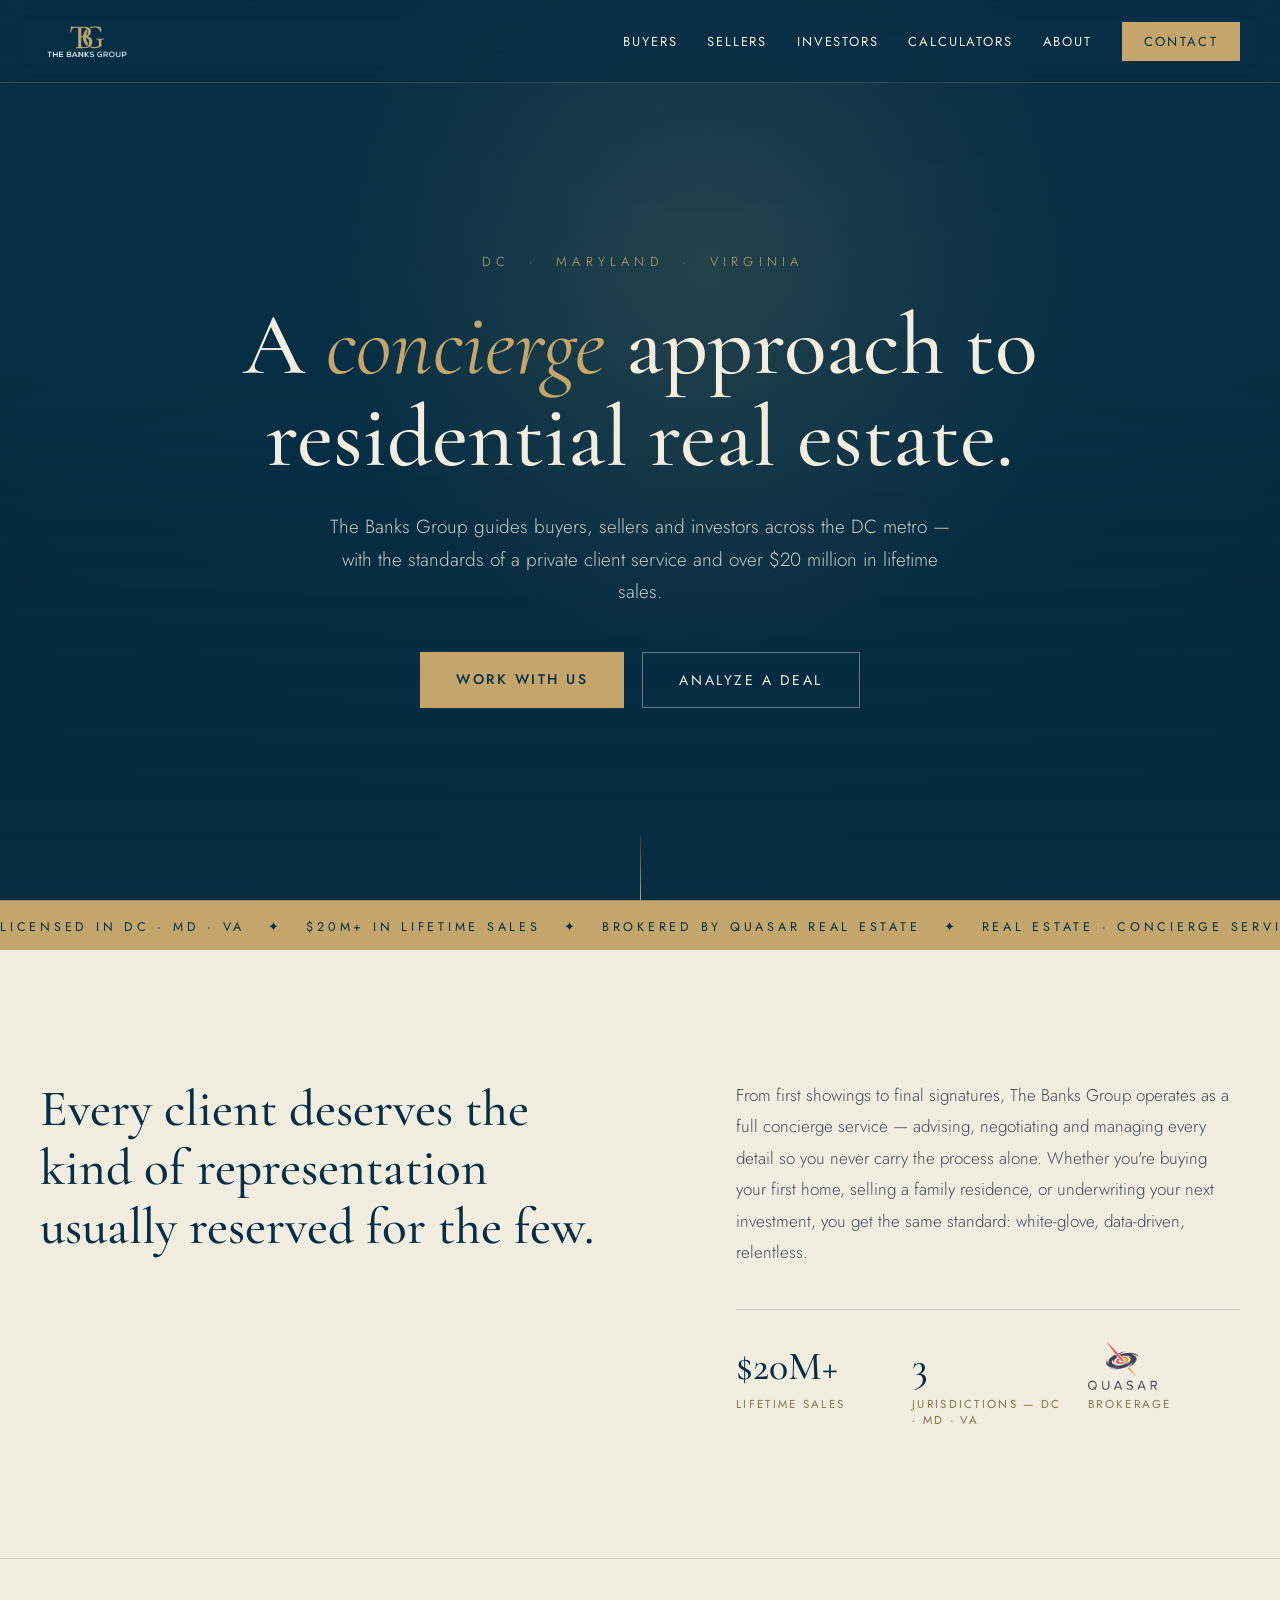
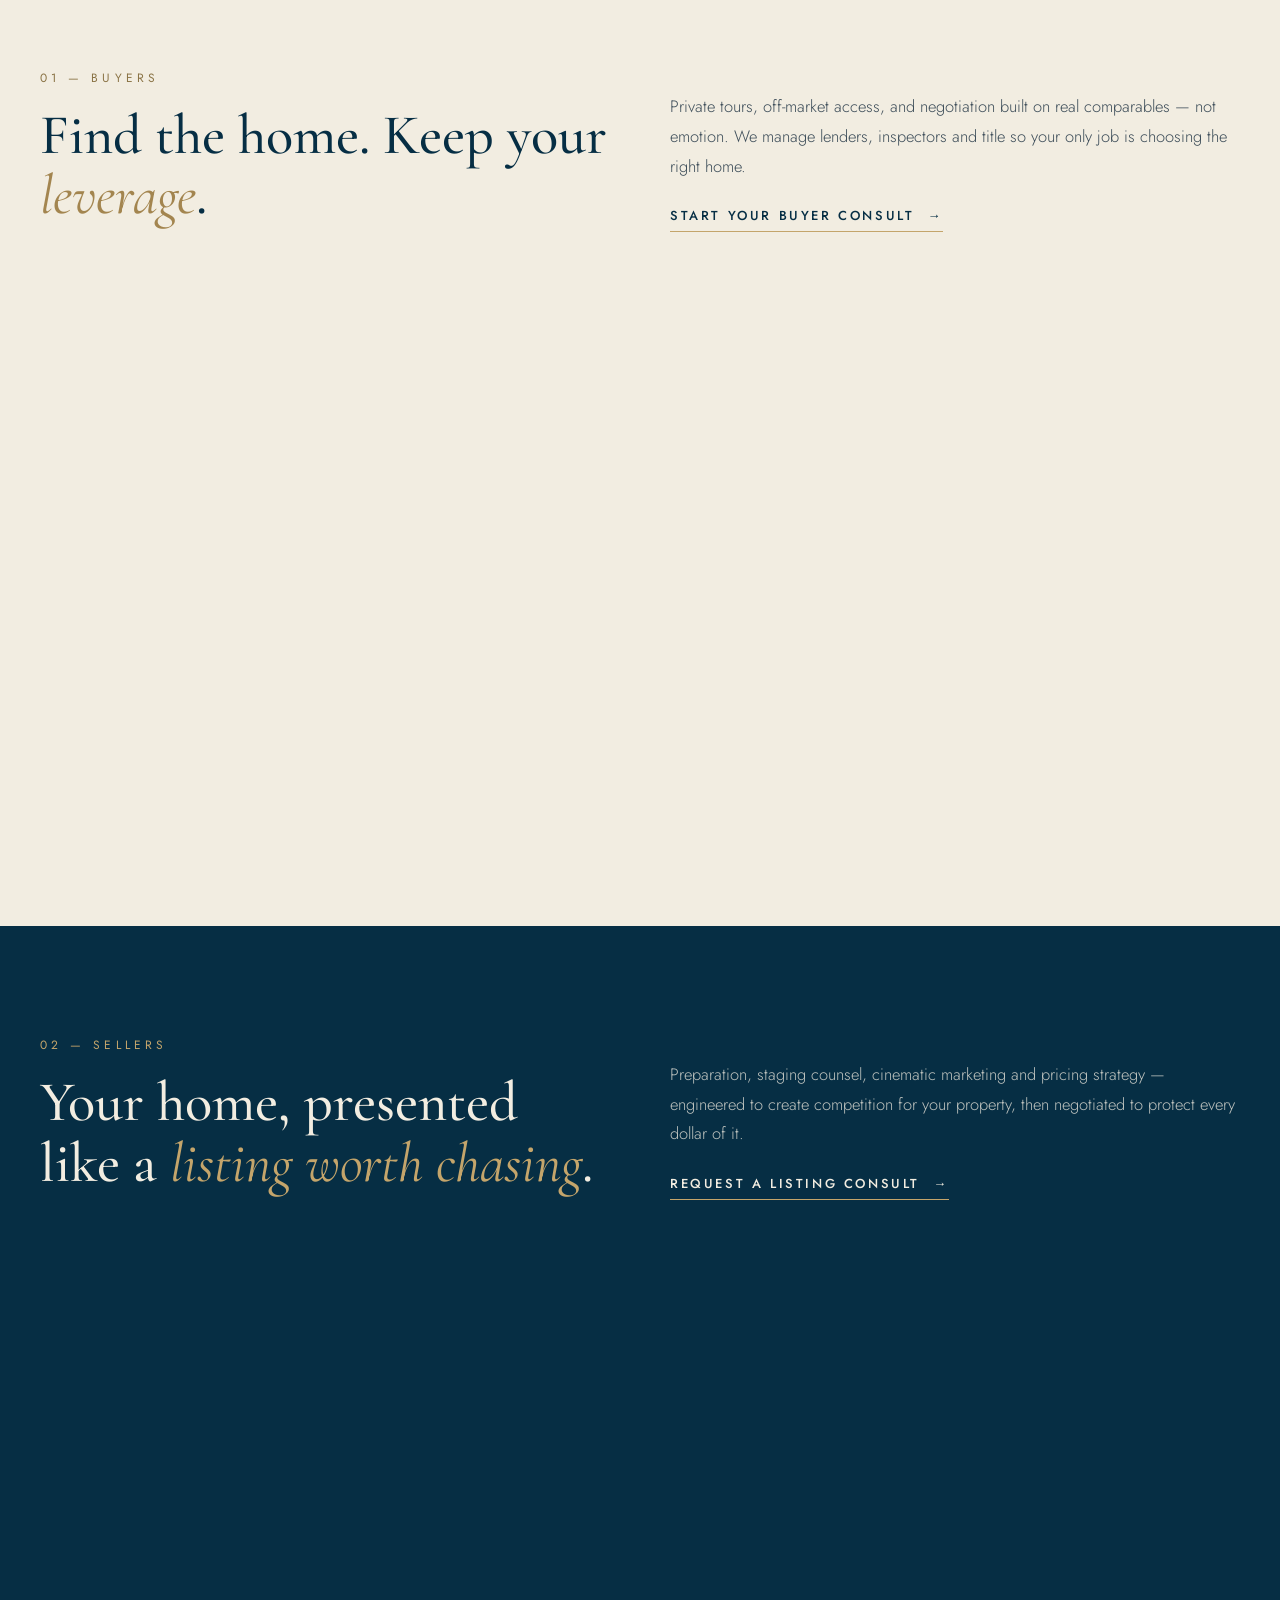
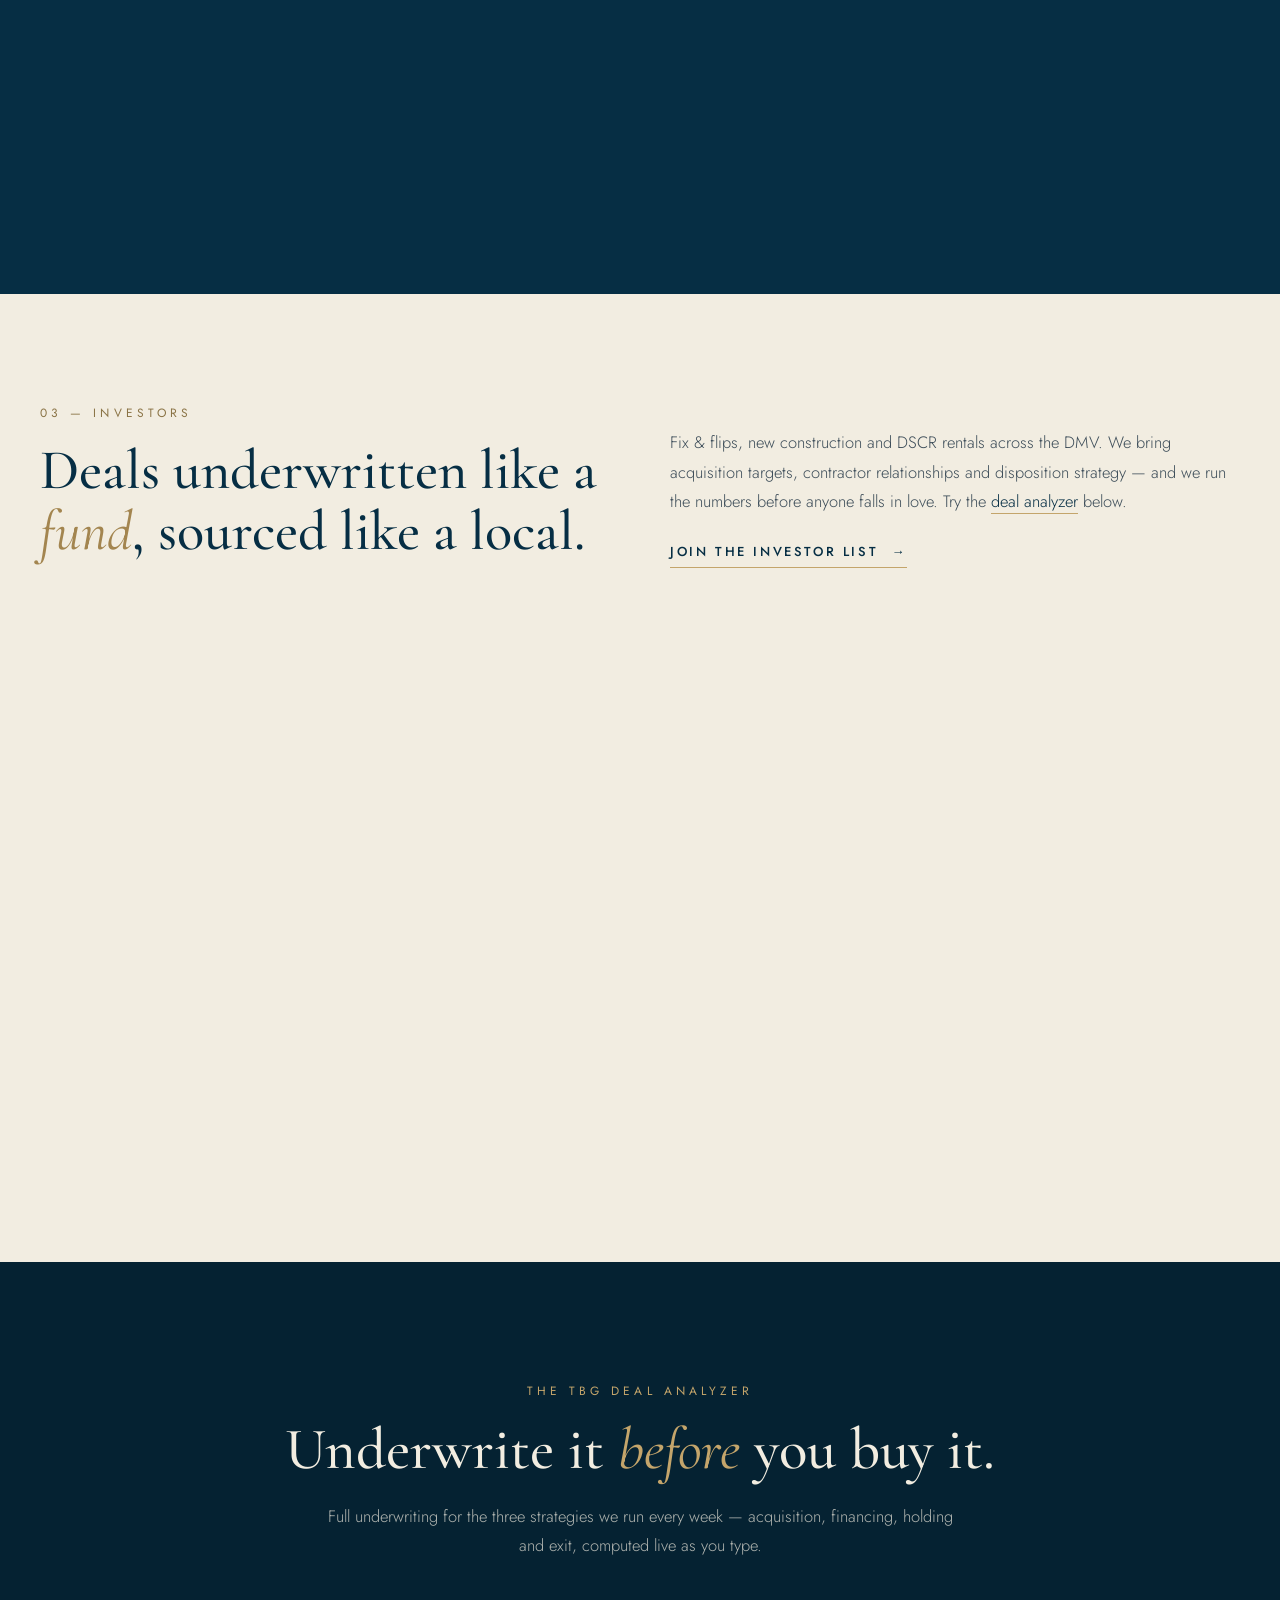
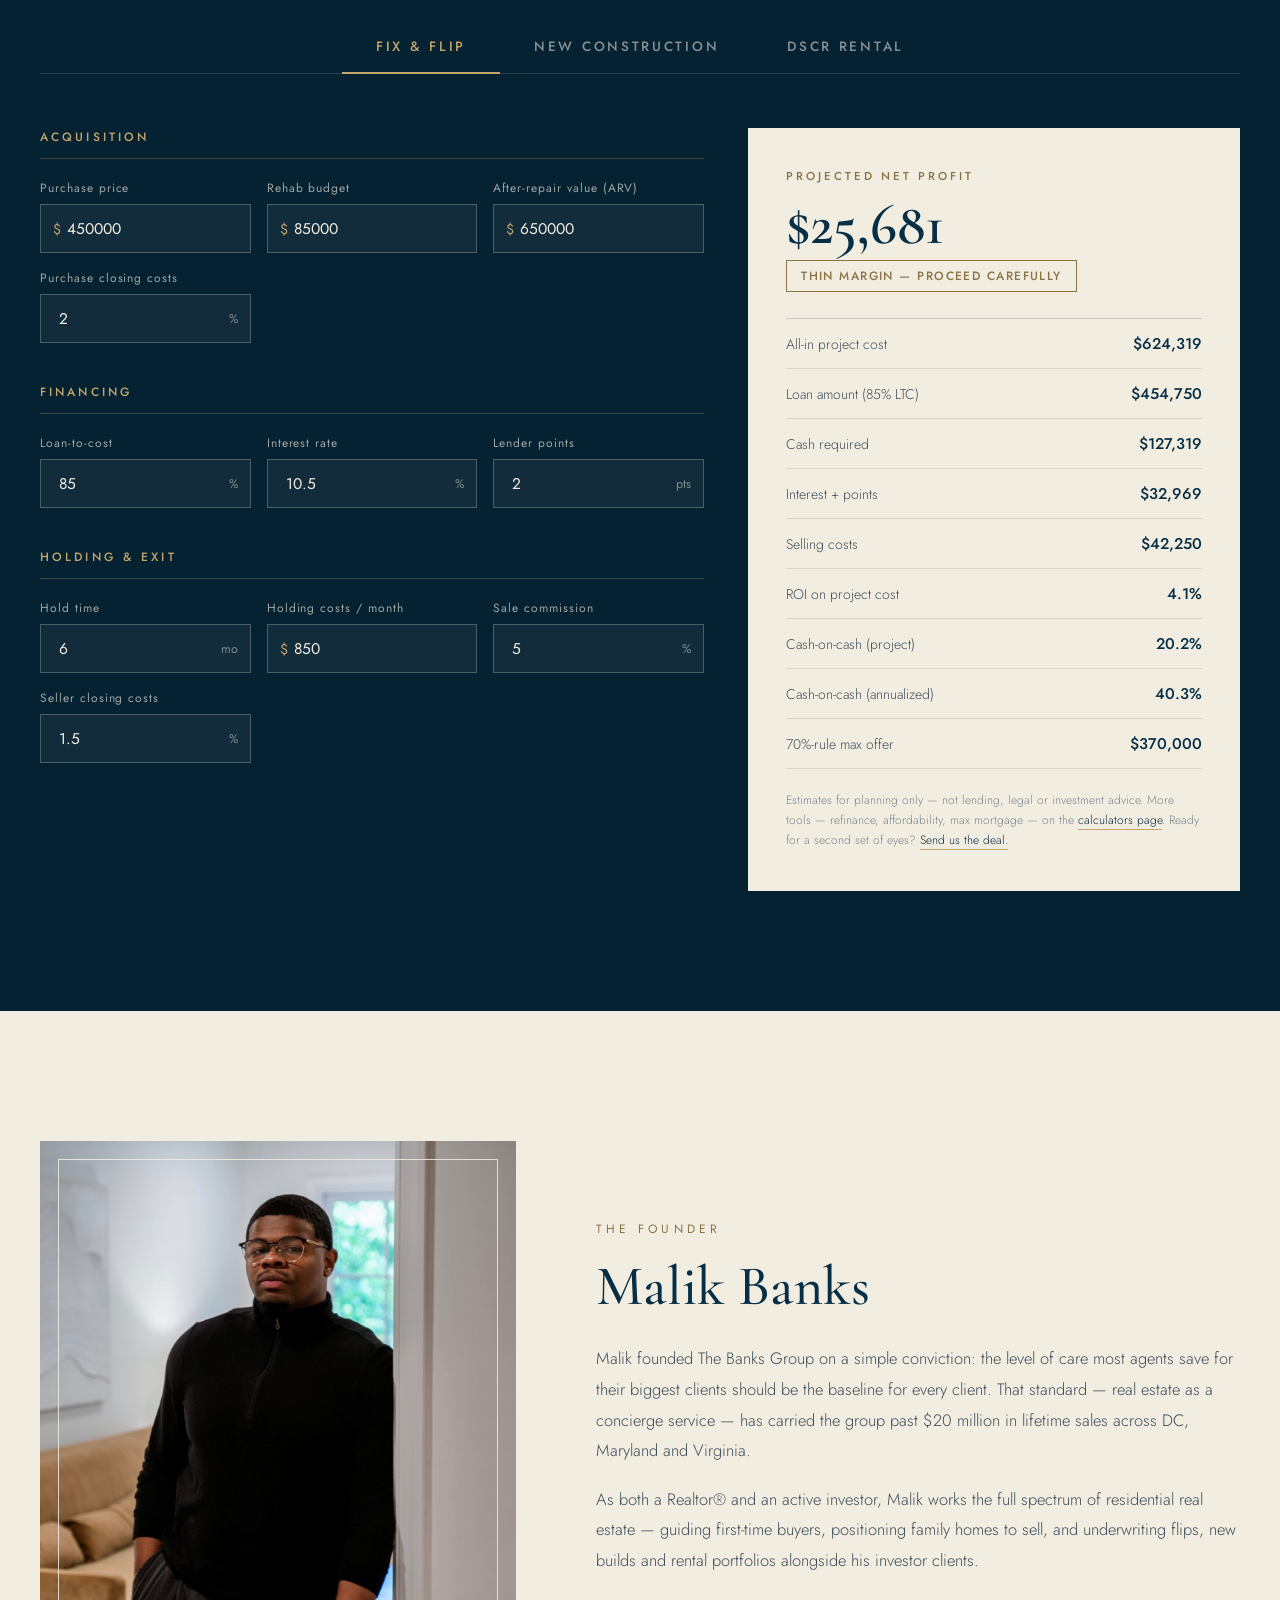
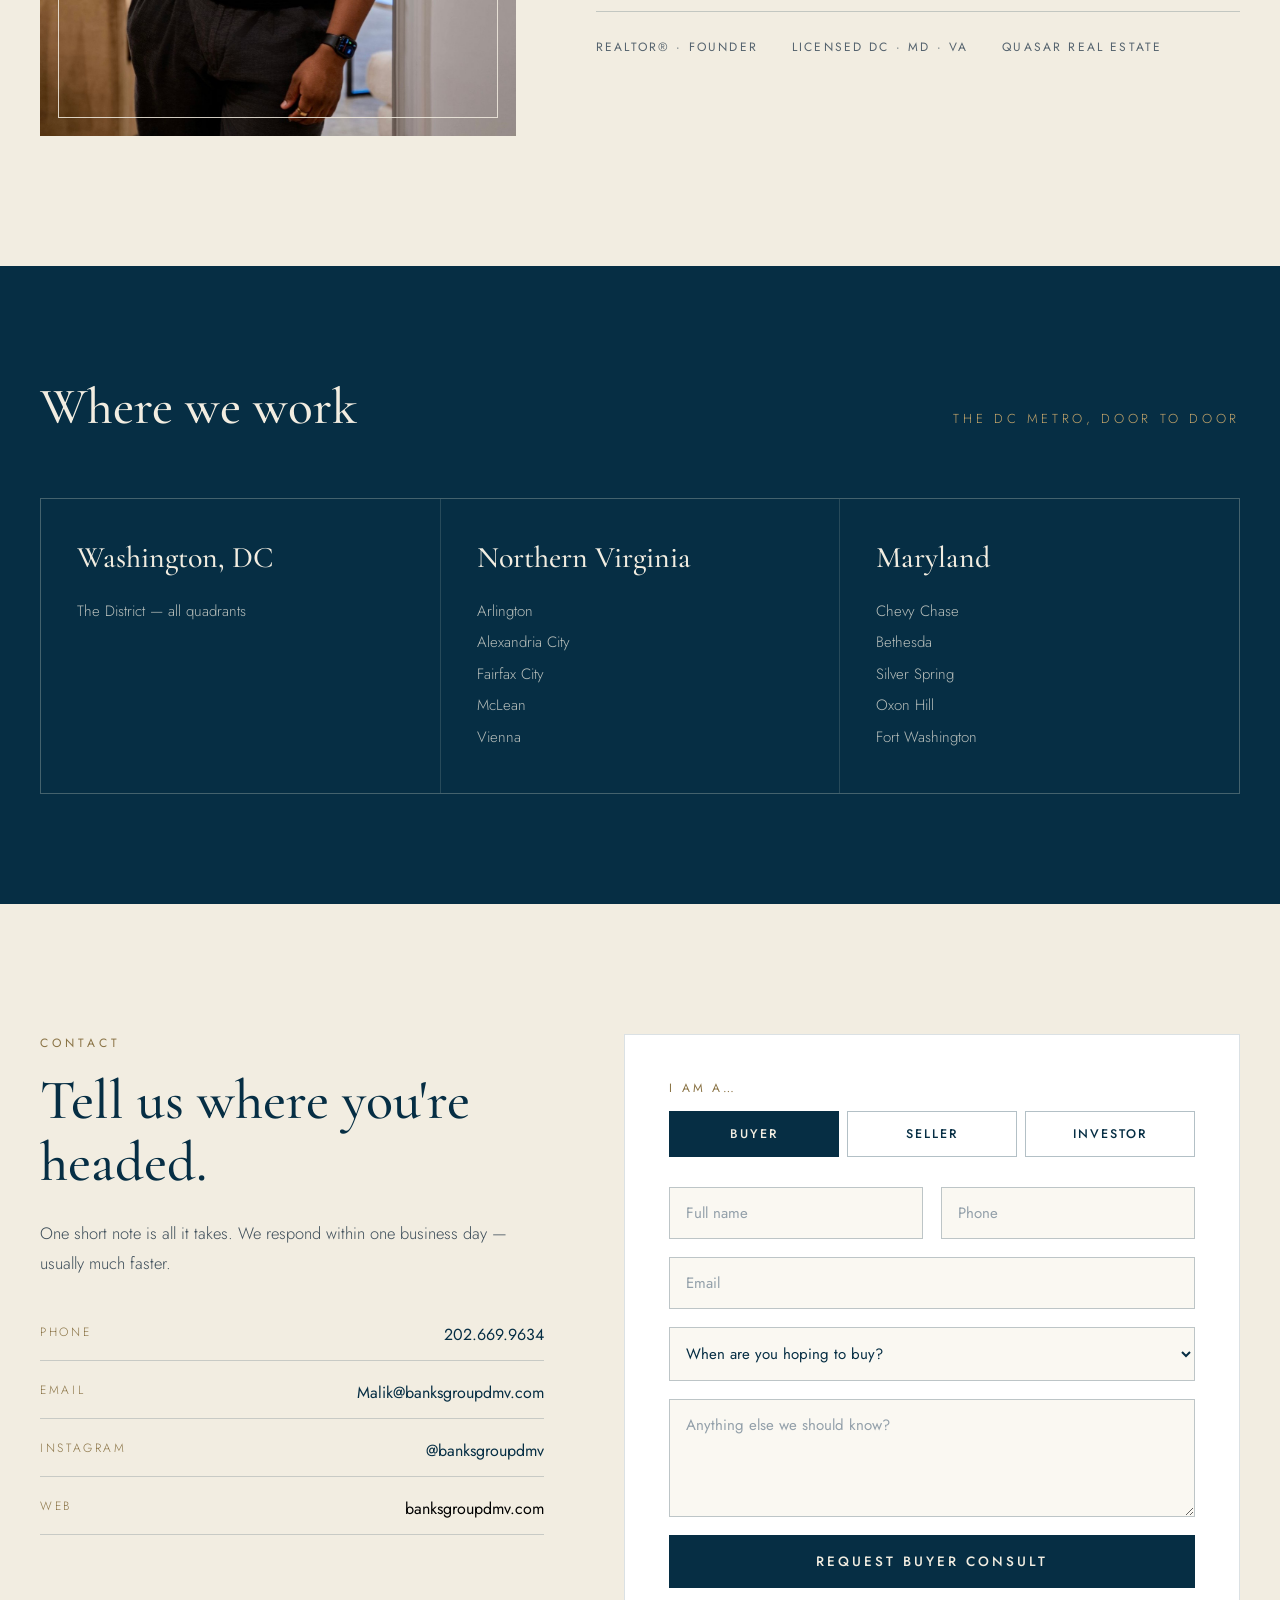
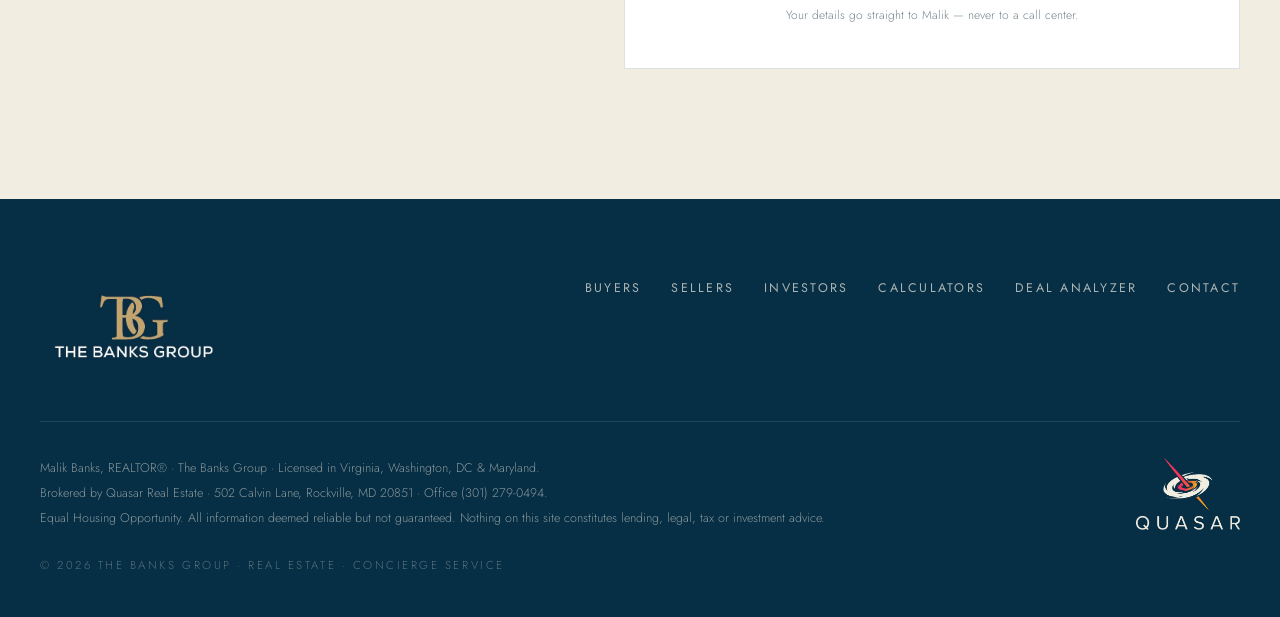
==== commit f5e2679a: "Add Quasar Real Estate logo, full name and office phone - assets/quasar-logo.png (original) and quas" ====
--- a/index.html
+++ b/index.html
@@ -27,7 +27,7 @@
   "logo": "https://banksgroupdmv.com/assets/tbg-logo-navy.png",
   "areaServed": ["Washington, DC", "Maryland", "Virginia"],
   "knowsAbout": ["Residential real estate", "Home selling", "Home buying", "Real estate investing", "New construction", "DSCR rentals"],
-  "parentOrganization": { "@type": "Organization", "name": "Quasar", "address": { "@type": "PostalAddress", "streetAddress": "502 Calvin Lane", "addressLocality": "Rockville", "addressRegion": "MD", "postalCode": "20851", "addressCountry": "US" } }
+  "parentOrganization": { "@type": "Organization", "name": "Quasar Real Estate", "telephone": "+1-301-279-0494", "address": { "@type": "PostalAddress", "streetAddress": "502 Calvin Lane", "addressLocality": "Rockville", "addressRegion": "MD", "postalCode": "20851", "addressCountry": "US" } }
 }
 </script>
 <link rel="preconnect" href="https://fonts.googleapis.com">
@@ -117,8 +117,8 @@
 <!-- MARQUEE -->
 <div style="background: #c4a56b; overflow: hidden; padding: 13px 0; border-top: 1px solid rgba(6,46,68,.25);">
   <div style="display: inline-flex; white-space: nowrap; animation: marquee 30s linear infinite;">
-    <span style="font-family: 'Jost', sans-serif; font-weight: 400; font-size: 12.5px; letter-spacing: .3em; color: #062e44; padding-right: 60px;">LICENSED IN DC · MD · VA&nbsp;&nbsp;&nbsp;✦&nbsp;&nbsp;&nbsp;$20M+ IN LIFETIME SALES&nbsp;&nbsp;&nbsp;✦&nbsp;&nbsp;&nbsp;BROKERED BY QUASAR&nbsp;&nbsp;&nbsp;✦&nbsp;&nbsp;&nbsp;REAL ESTATE · CONCIERGE SERVICE&nbsp;&nbsp;&nbsp;✦&nbsp;&nbsp;&nbsp;LICENSED IN DC · MD · VA&nbsp;&nbsp;&nbsp;✦&nbsp;&nbsp;&nbsp;$20M+ IN LIFETIME SALES&nbsp;&nbsp;&nbsp;✦&nbsp;&nbsp;&nbsp;BROKERED BY QUASAR&nbsp;&nbsp;&nbsp;✦&nbsp;&nbsp;&nbsp;REAL ESTATE · CONCIERGE SERVICE&nbsp;&nbsp;&nbsp;✦&nbsp;&nbsp;&nbsp;</span>
-    <span aria-hidden="true" style="font-family: 'Jost', sans-serif; font-weight: 400; font-size: 12.5px; letter-spacing: .3em; color: #062e44; padding-right: 60px;">LICENSED IN DC · MD · VA&nbsp;&nbsp;&nbsp;✦&nbsp;&nbsp;&nbsp;$20M+ IN LIFETIME SALES&nbsp;&nbsp;&nbsp;✦&nbsp;&nbsp;&nbsp;BROKERED BY QUASAR&nbsp;&nbsp;&nbsp;✦&nbsp;&nbsp;&nbsp;REAL ESTATE · CONCIERGE SERVICE&nbsp;&nbsp;&nbsp;✦&nbsp;&nbsp;&nbsp;LICENSED IN DC · MD · VA&nbsp;&nbsp;&nbsp;✦&nbsp;&nbsp;&nbsp;$20M+ IN LIFETIME SALES&nbsp;&nbsp;&nbsp;✦&nbsp;&nbsp;&nbsp;BROKERED BY QUASAR&nbsp;&nbsp;&nbsp;✦&nbsp;&nbsp;&nbsp;REAL ESTATE · CONCIERGE SERVICE&nbsp;&nbsp;&nbsp;✦&nbsp;&nbsp;&nbsp;</span>
+    <span style="font-family: 'Jost', sans-serif; font-weight: 400; font-size: 12.5px; letter-spacing: .3em; color: #062e44; padding-right: 60px;">LICENSED IN DC · MD · VA&nbsp;&nbsp;&nbsp;✦&nbsp;&nbsp;&nbsp;$20M+ IN LIFETIME SALES&nbsp;&nbsp;&nbsp;✦&nbsp;&nbsp;&nbsp;BROKERED BY QUASAR REAL ESTATE&nbsp;&nbsp;&nbsp;✦&nbsp;&nbsp;&nbsp;REAL ESTATE · CONCIERGE SERVICE&nbsp;&nbsp;&nbsp;✦&nbsp;&nbsp;&nbsp;LICENSED IN DC · MD · VA&nbsp;&nbsp;&nbsp;✦&nbsp;&nbsp;&nbsp;$20M+ IN LIFETIME SALES&nbsp;&nbsp;&nbsp;✦&nbsp;&nbsp;&nbsp;BROKERED BY QUASAR REAL ESTATE&nbsp;&nbsp;&nbsp;✦&nbsp;&nbsp;&nbsp;REAL ESTATE · CONCIERGE SERVICE&nbsp;&nbsp;&nbsp;✦&nbsp;&nbsp;&nbsp;</span>
+    <span aria-hidden="true" style="font-family: 'Jost', sans-serif; font-weight: 400; font-size: 12.5px; letter-spacing: .3em; color: #062e44; padding-right: 60px;">LICENSED IN DC · MD · VA&nbsp;&nbsp;&nbsp;✦&nbsp;&nbsp;&nbsp;$20M+ IN LIFETIME SALES&nbsp;&nbsp;&nbsp;✦&nbsp;&nbsp;&nbsp;BROKERED BY QUASAR REAL ESTATE&nbsp;&nbsp;&nbsp;✦&nbsp;&nbsp;&nbsp;REAL ESTATE · CONCIERGE SERVICE&nbsp;&nbsp;&nbsp;✦&nbsp;&nbsp;&nbsp;LICENSED IN DC · MD · VA&nbsp;&nbsp;&nbsp;✦&nbsp;&nbsp;&nbsp;$20M+ IN LIFETIME SALES&nbsp;&nbsp;&nbsp;✦&nbsp;&nbsp;&nbsp;BROKERED BY QUASAR REAL ESTATE&nbsp;&nbsp;&nbsp;✦&nbsp;&nbsp;&nbsp;REAL ESTATE · CONCIERGE SERVICE&nbsp;&nbsp;&nbsp;✦&nbsp;&nbsp;&nbsp;</span>
   </div>
 </div>
 
@@ -131,7 +131,7 @@
       <div style="display: grid; grid-template-columns: repeat(auto-fit, minmax(150px, 1fr)); gap: 24px; border-top: 1px solid rgba(6,46,68,.2); padding-top: 32px;">
         <div><div style="font-family: 'Cormorant Garamond', serif; font-weight: 500; font-size: 40px; color: #062e44;">$20M+</div><div style="font-family: 'Jost', sans-serif; font-weight: 400; font-size: 11.5px; letter-spacing: .2em; color: #8a7345; margin-top: 6px;">LIFETIME SALES</div></div>
         <div><div style="font-family: 'Cormorant Garamond', serif; font-weight: 500; font-size: 40px; color: #062e44;">3</div><div style="font-family: 'Jost', sans-serif; font-weight: 400; font-size: 11.5px; letter-spacing: .2em; color: #8a7345; margin-top: 6px;">JURISDICTIONS — DC · MD · VA</div></div>
-        <div><div style="font-family: 'Cormorant Garamond', serif; font-weight: 500; font-size: 40px; color: #062e44;">eXp</div><div style="font-family: 'Jost', sans-serif; font-weight: 400; font-size: 11.5px; letter-spacing: .2em; color: #8a7345; margin-top: 6px;">BROKERED BY QUASAR</div></div>
+        <div><img src="assets/quasar-logo.png" alt="Quasar Real Estate" style="height: 48px; display: block;"><div style="font-family: 'Jost', sans-serif; font-weight: 400; font-size: 11.5px; letter-spacing: .2em; color: #8a7345; margin-top: 6px;">BROKERAGE</div></div>
       </div>
     </div>
   </div>
@@ -233,7 +233,7 @@
       <p style="font-family: 'Jost', sans-serif; font-weight: 300; font-size: 16.5px; line-height: 1.85; color: #3d4d59; margin: 0 0 18px;">Malik founded The Banks Group on a simple conviction: the level of care most agents save for their biggest clients should be the baseline for every client. That standard — real estate as a concierge service — has carried the group past $20 million in lifetime sales across DC, Maryland and Virginia.</p>
       <p style="font-family: 'Jost', sans-serif; font-weight: 300; font-size: 16.5px; line-height: 1.85; color: #3d4d59; margin: 0 0 36px;">As both a Realtor® and an active investor, Malik works the full spectrum of residential real estate — guiding first-time buyers, positioning family homes to sell, and underwriting flips, new builds and rental portfolios alongside his investor clients.</p>
       <div style="display: flex; gap: 34px; border-top: 1px solid rgba(6,46,68,.2); padding-top: 26px; font-family: 'Jost', sans-serif; font-weight: 400; font-size: 12px; letter-spacing: .18em; color: #55636e; flex-wrap: wrap;">
-        <span>REALTOR® · FOUNDER</span><span>LICENSED DC · MD · VA</span><span>QUASAR</span>
+        <span>REALTOR® · FOUNDER</span><span>LICENSED DC · MD · VA</span><span>QUASAR REAL ESTATE</span>
       </div>
     </div>
   </div>
@@ -317,10 +317,13 @@
         <a href="#contact" class="h-gold" style="color: rgba(242,237,225,.7);">CONTACT</a>
       </nav>
     </div>
-    <div style="padding-top: 34px; font-family: 'Jost', sans-serif; font-weight: 300; font-size: 12.5px; line-height: 2; color: rgba(242,237,225,.55); max-width: 900px;">
+    <div style="display: flex; justify-content: space-between; align-items: center; gap: 30px 50px; flex-wrap: wrap; padding-top: 34px;">
+    <div style="flex: 1 1 520px; font-family: 'Jost', sans-serif; font-weight: 300; font-size: 12.5px; line-height: 2; color: rgba(242,237,225,.55); max-width: 900px;">
       Malik Banks, REALTOR® · The Banks Group · Licensed in Virginia, Washington, DC &amp; Maryland.<br>
-      Brokered by Quasar · Registered address: 502 Calvin Lane, Rockville, MD 20851.<br>
+      Brokered by Quasar Real Estate · 502 Calvin Lane, Rockville, MD 20851 · Office <a href="tel:3012790494" style="color: inherit;">(301) 279-0494</a>.<br>
       Equal Housing Opportunity. All information deemed reliable but not guaranteed. Nothing on this site constitutes lending, legal, tax or investment advice.
+    </div>
+    <img src="assets/quasar-logo-light.png" alt="Brokered by Quasar Real Estate" style="height: 72px; display: block;">
     </div>
     <div style="margin-top: 26px; font-family: 'Jost', sans-serif; font-weight: 300; font-size: 11.5px; letter-spacing: .22em; color: rgba(242,237,225,.35);">© 2026 THE BANKS GROUP · REAL ESTATE · CONCIERGE SERVICE</div>
   </div>
